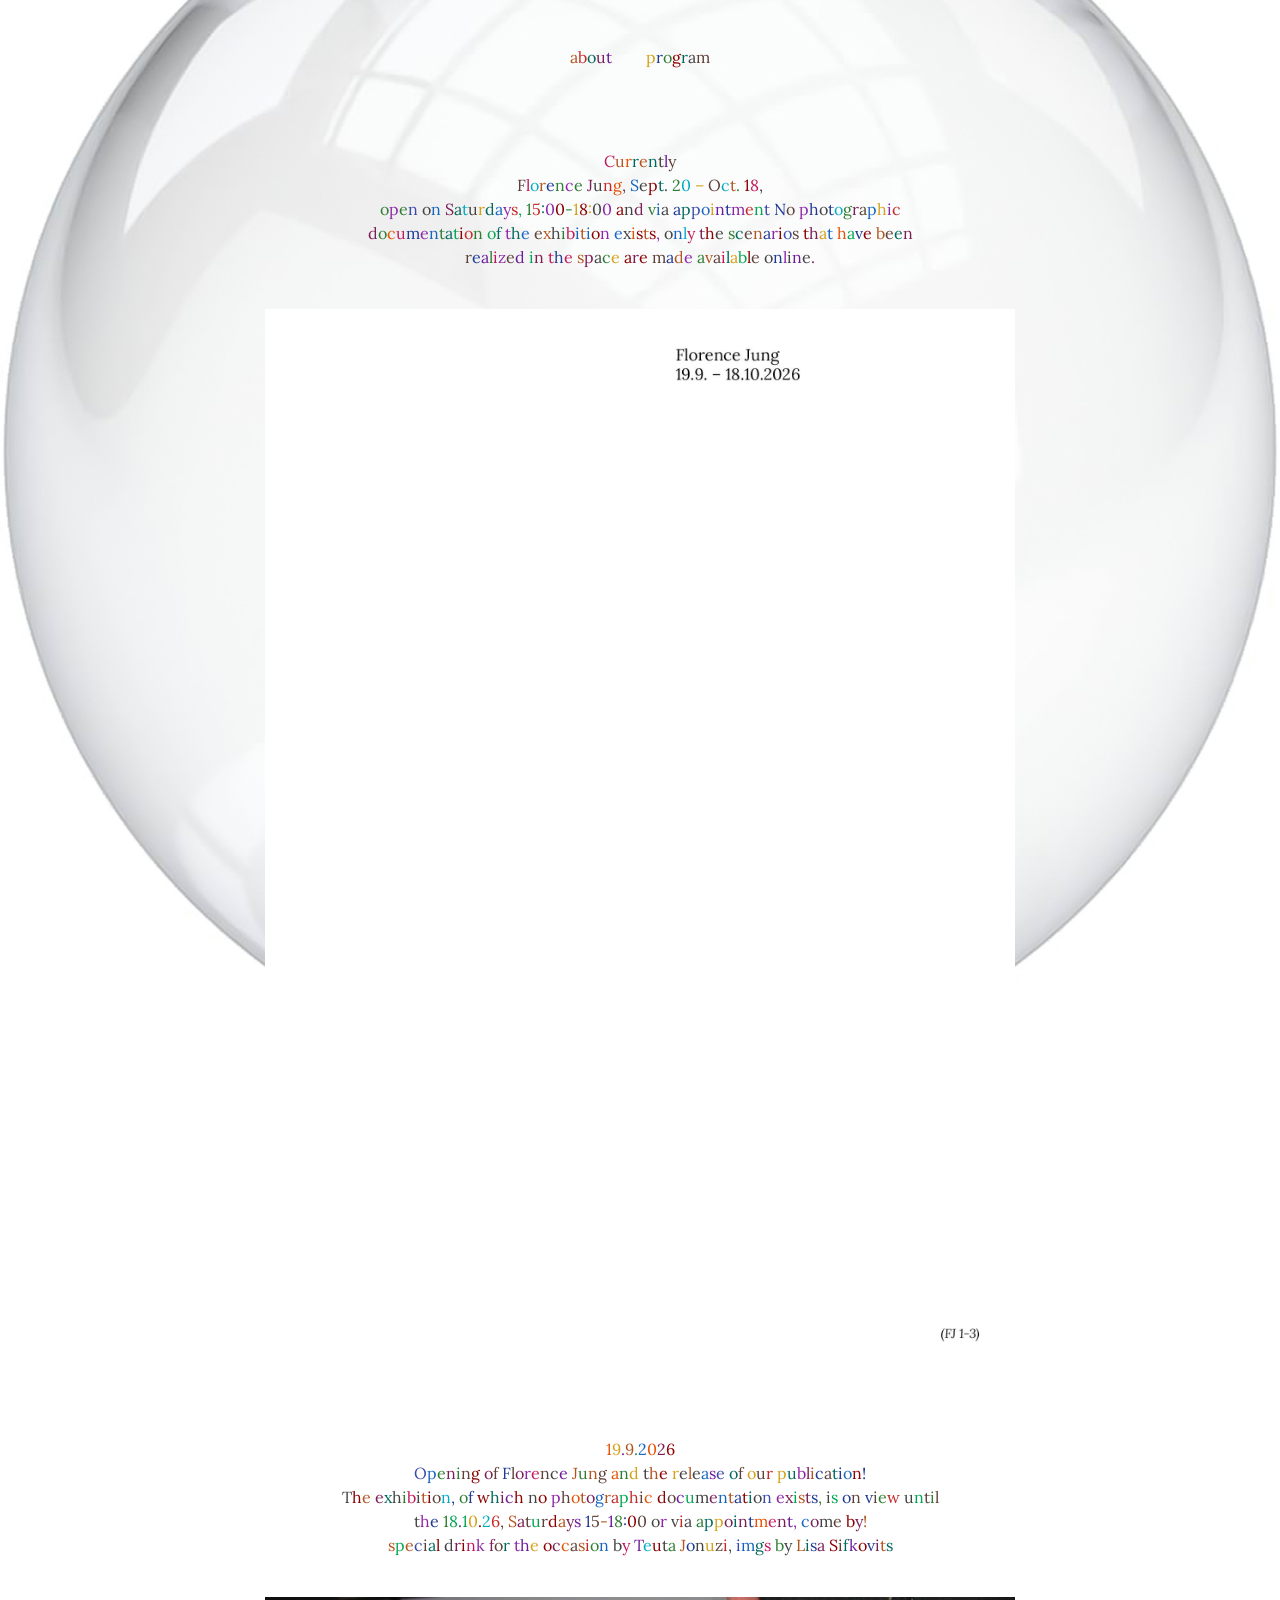
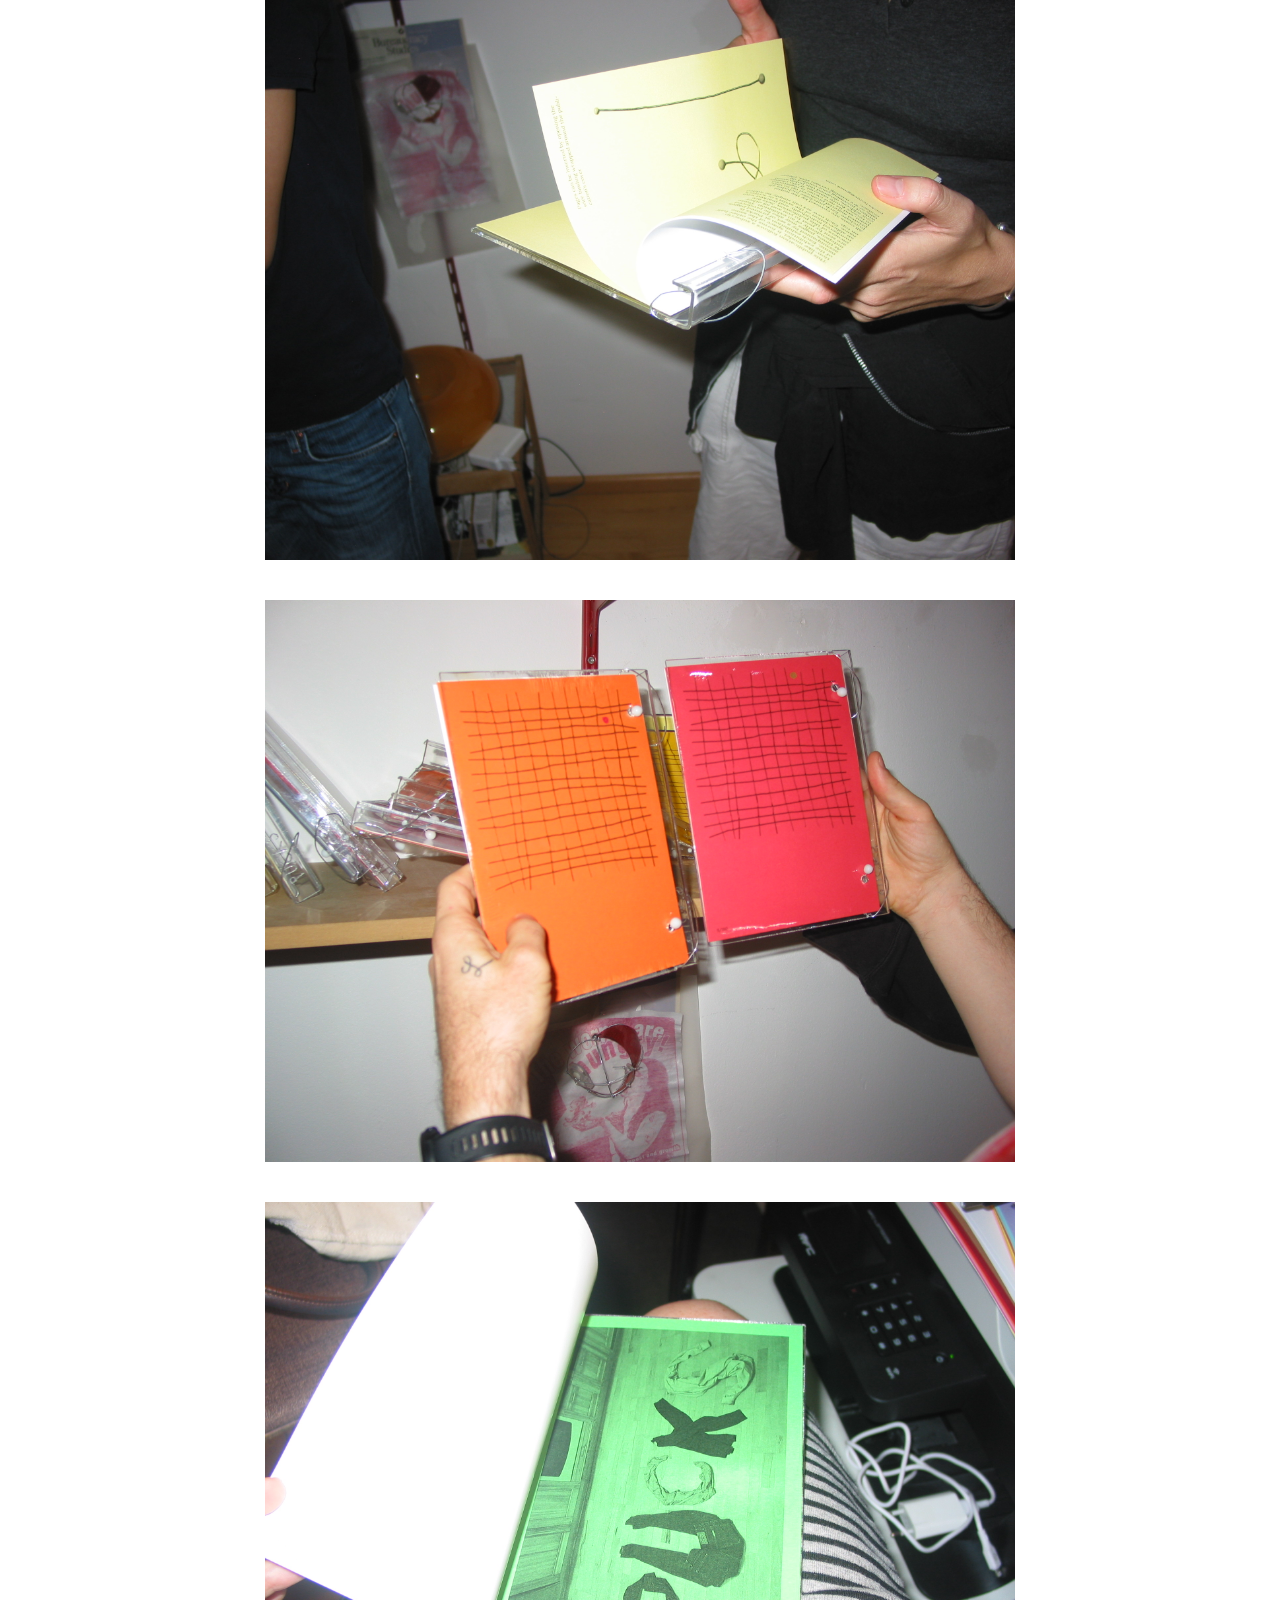
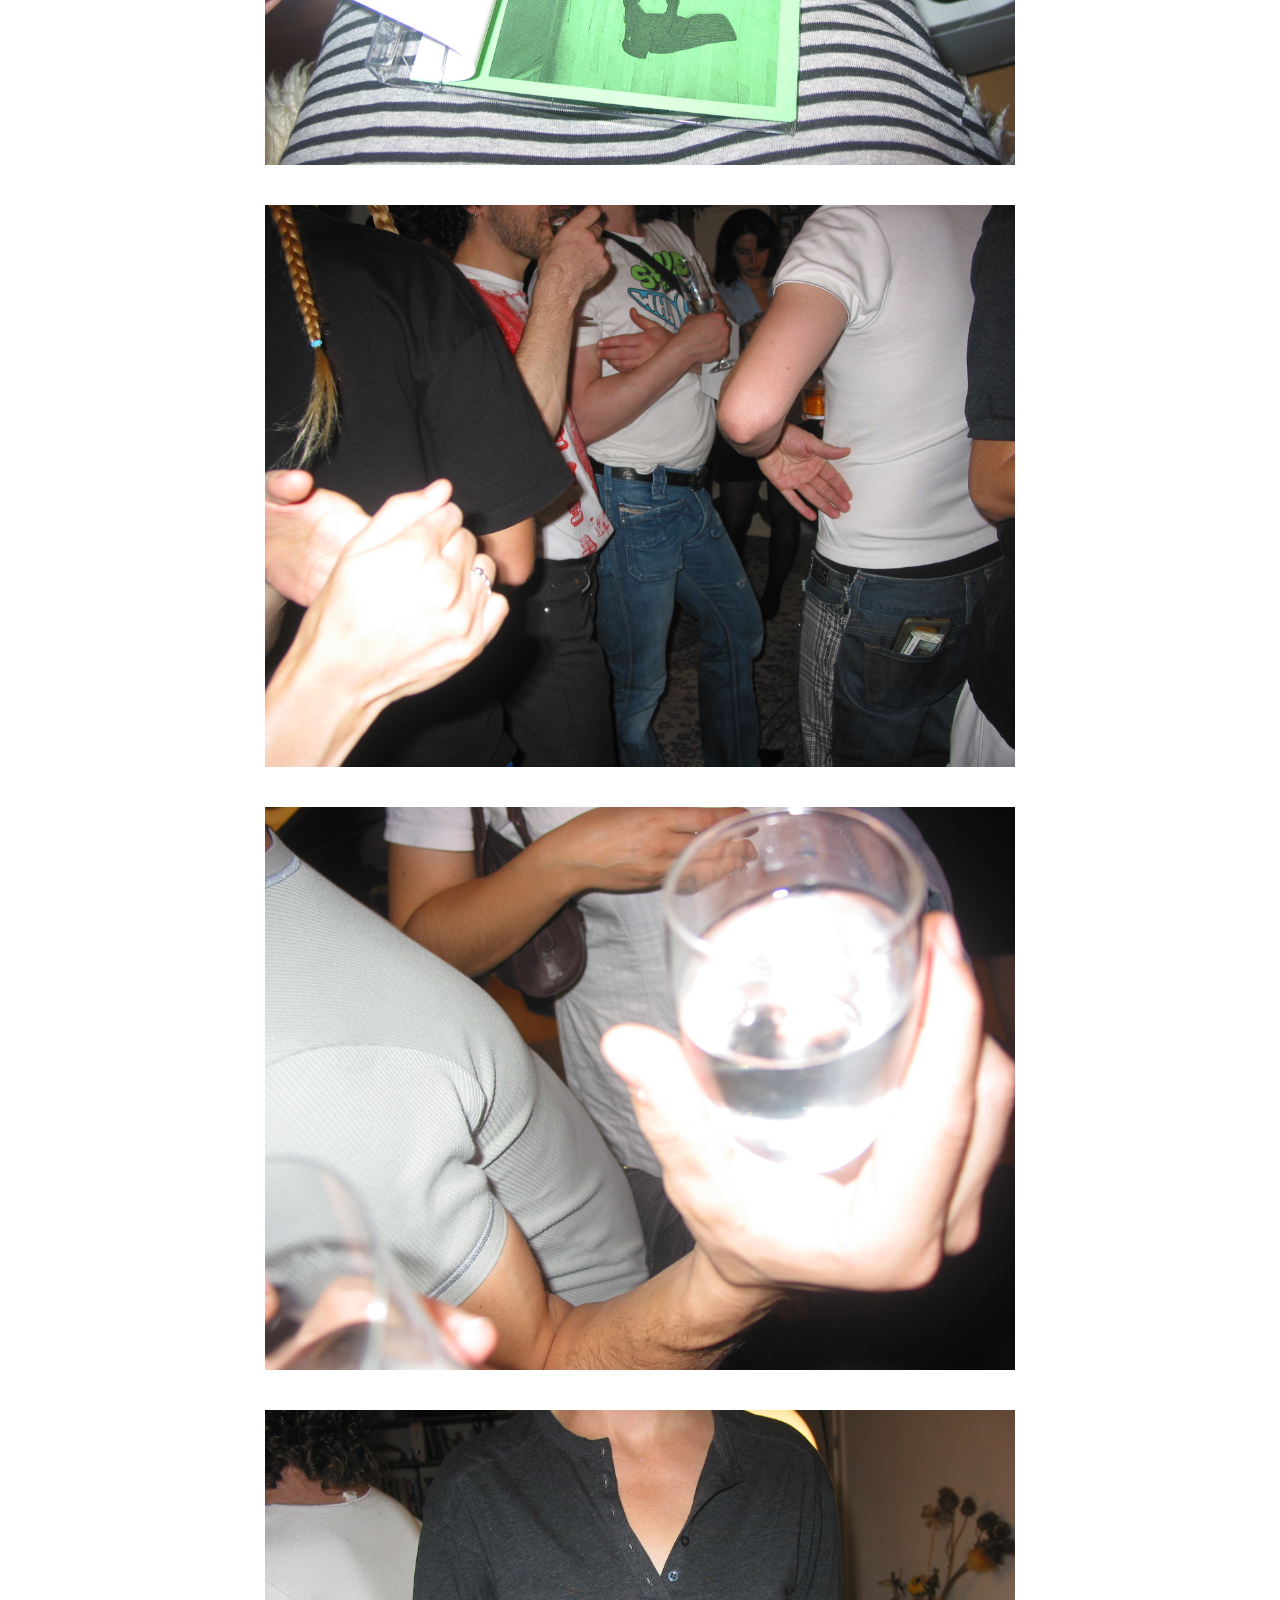
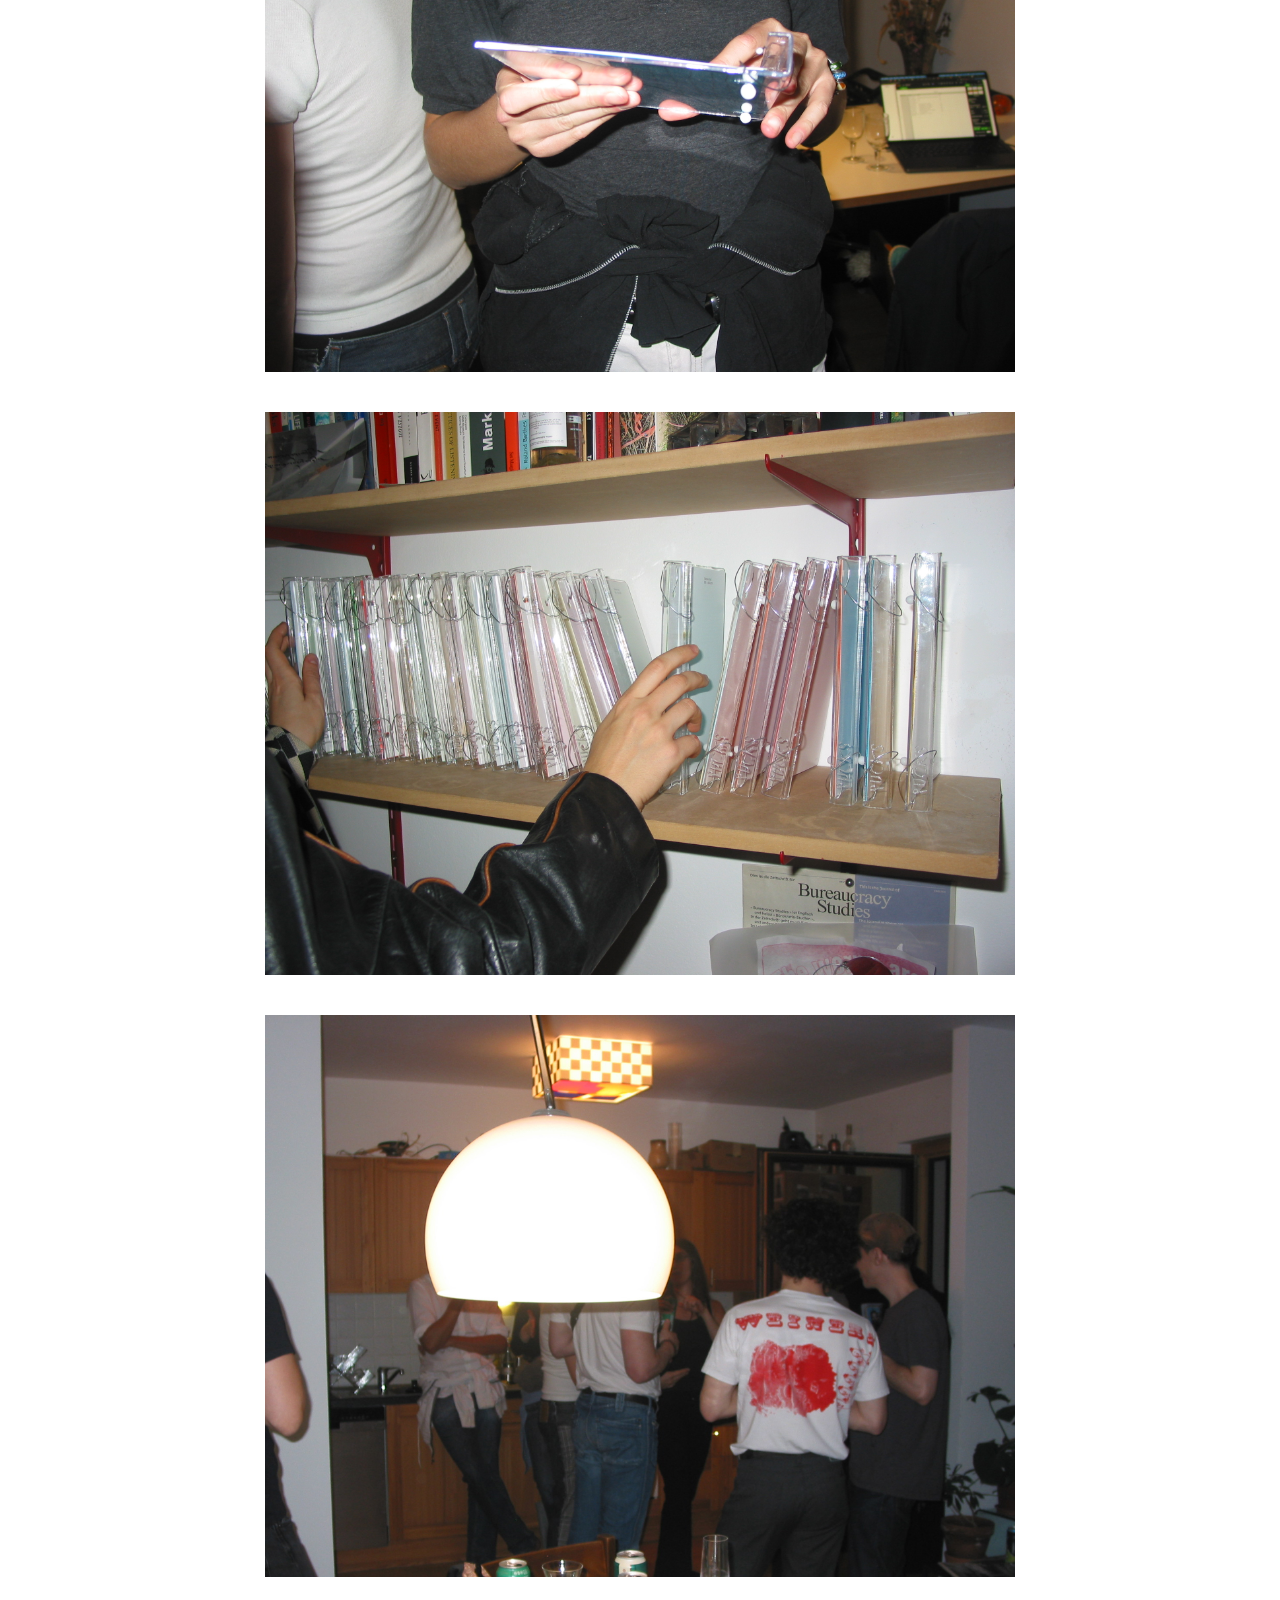
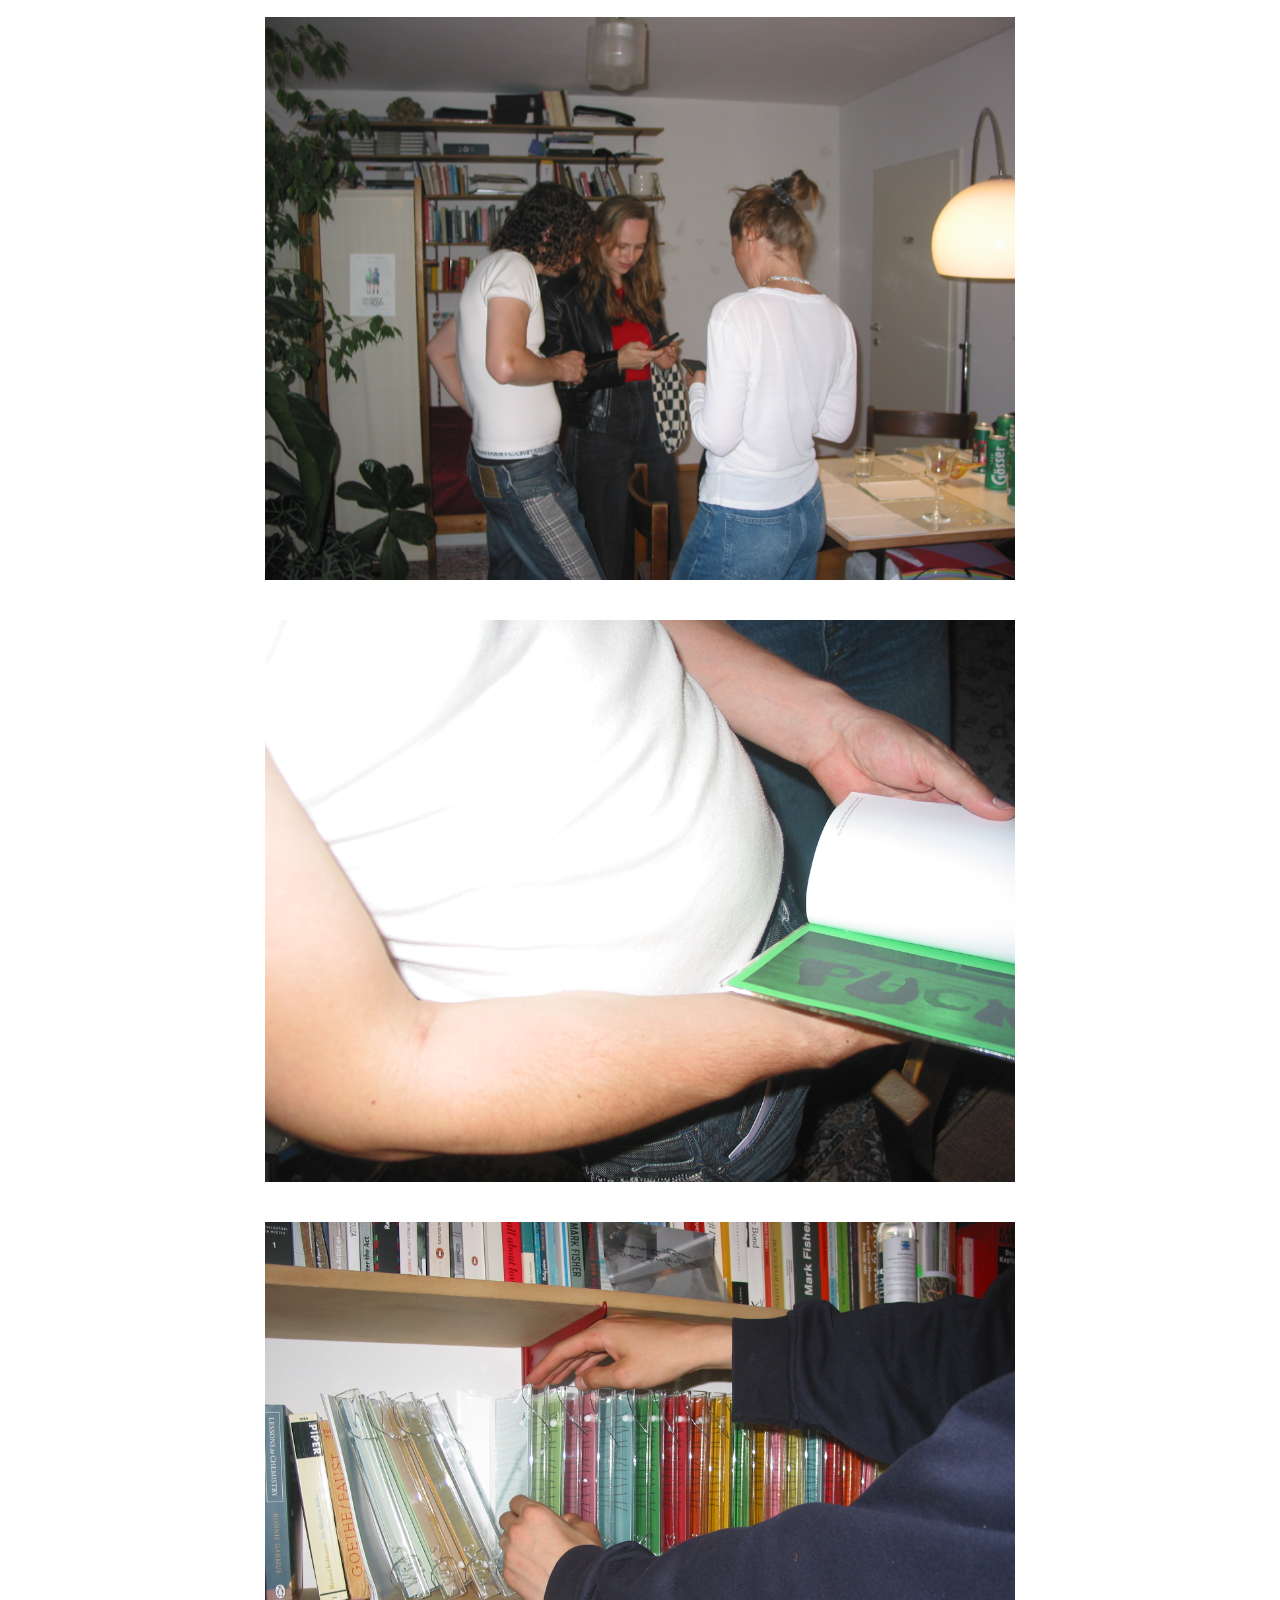
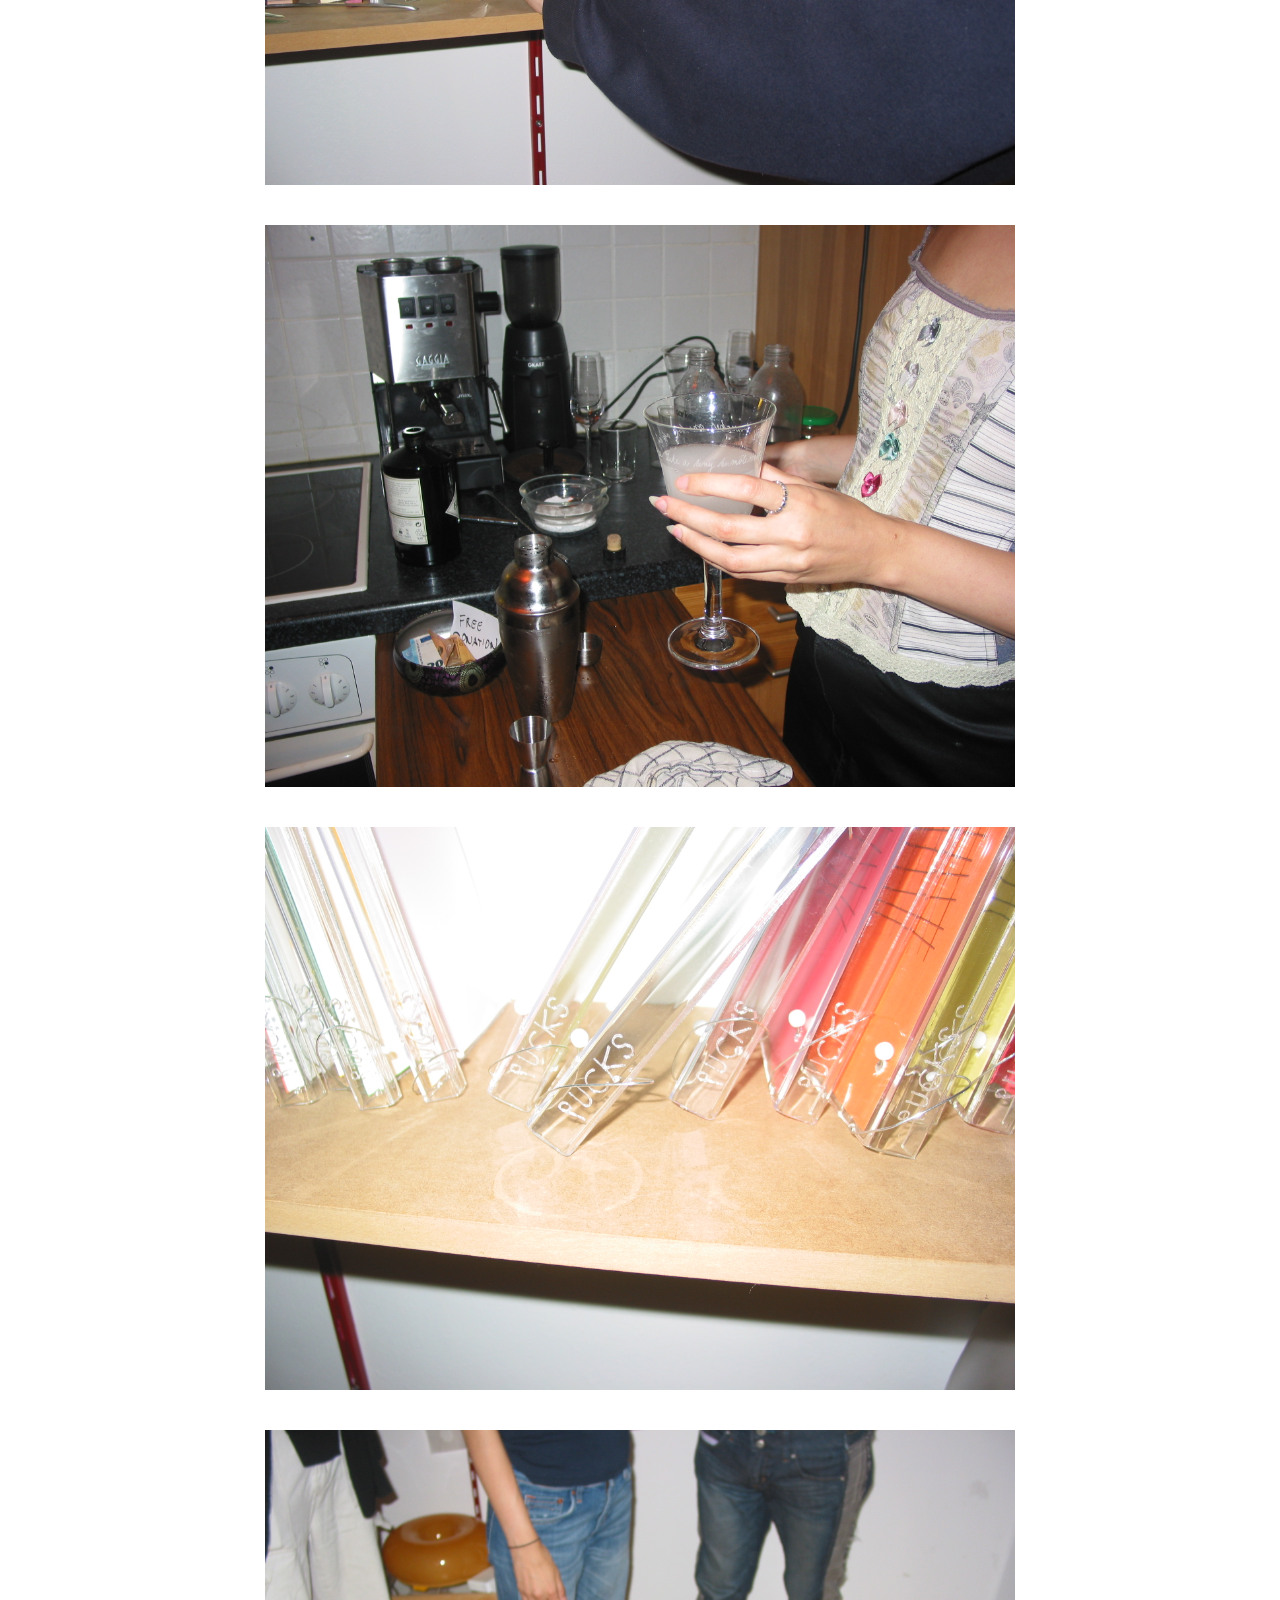
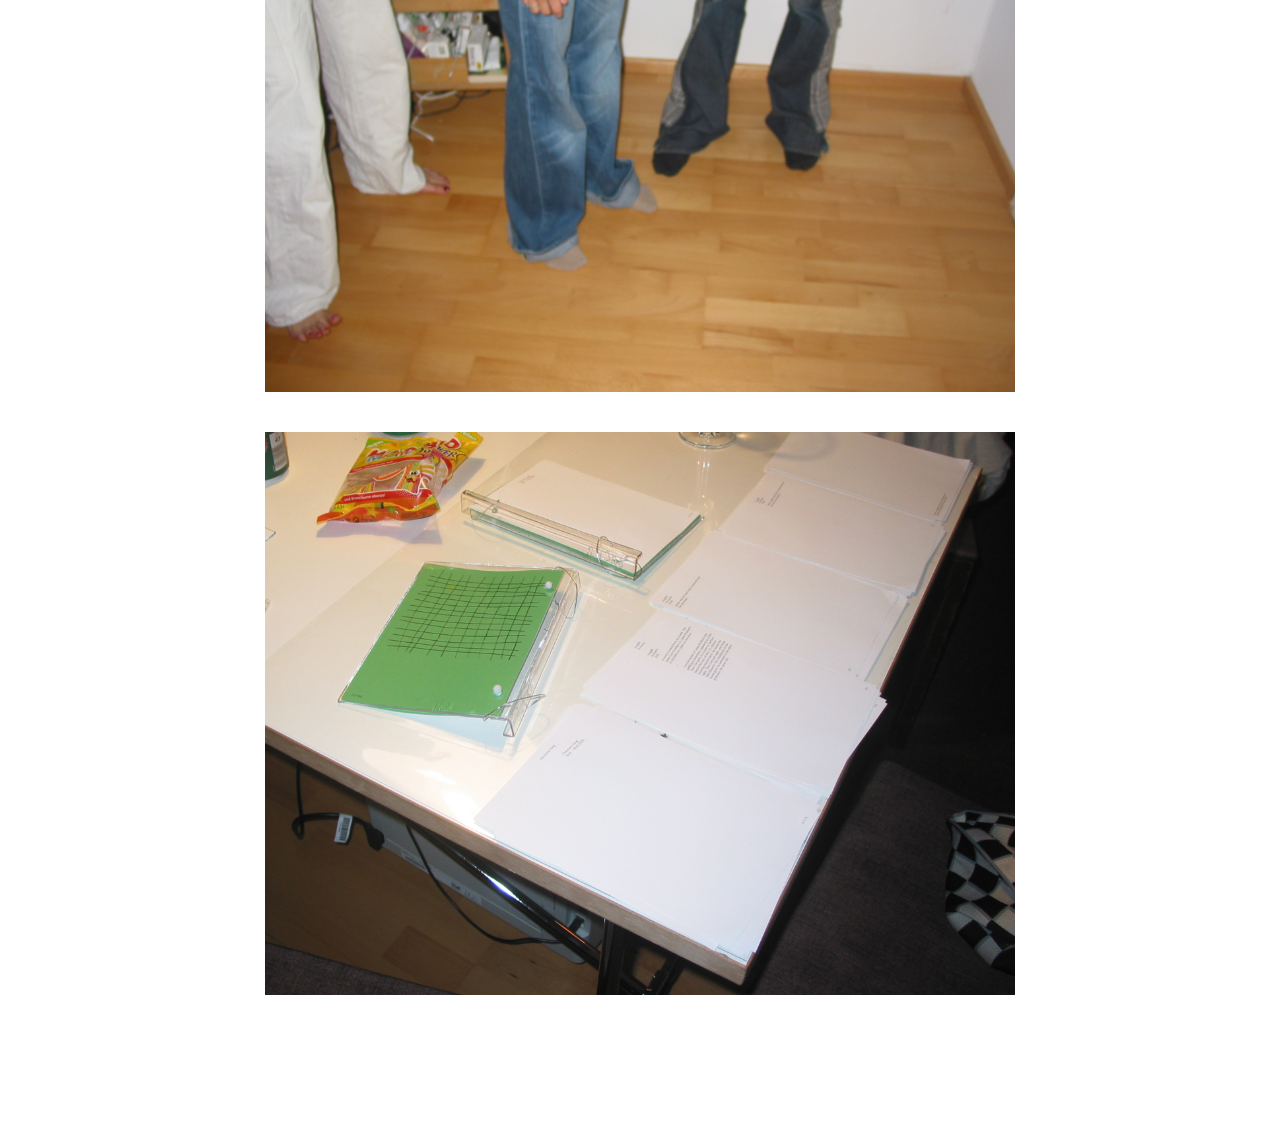
==== archive.html @ 747f5e82 "Update archive.html" ====
<!DOCTYPE html>
<html lang="en">
<head>
    <meta charset="UTF-8">
    <meta name="viewport" content="width=device-width, initial-scale=1.0">

    <title>Archive — Project Name</title>

<link rel="preconnect" href="https://fonts.googleapis.com">
<link rel="preconnect" href="https://fonts.gstatic.com" crossorigin>
<link href="https://fonts.googleapis.com/css2?family=Lora:wght@400;700&display=swap" rel="stylesheet">

    
    <link rel="stylesheet" href="style.css">
</head>

<body>

    <header>

        <nav>
            <a href="index.html">about</a>
            <a href="archive.html">program</a>
        </nav>
    </header>

    <main>

        <section class="archive-entry">
            
            <p>
                Currently<br> 
                Florence Jung, Sept. 20 – Oct. 18, <br>
                open on Saturdays, 15:00-18:00 and via appointment
                No photographic documentation of the exhibition exists, only the scenarios that have been realized in the space are made available online.
            </p>

            <img src="images/Pucks_Florence_wBio.jpg" alt="Project image">

            <p>
<br>
                19.9.2026<br>
                Opening of Florence Jung and the release of our publication!<br>
                The exhibition, of which no photographic documentation exists, is on view until the 18.10.26, Saturdays 15-18:00 or via appointment, come by!<br>
                special drink for the occasion by Teuta Jonuzi, imgs by Lisa Sifkovits               
            </p>

           <img src="images/1_IMG_3164.JPG" alt="Project image">
           <img src="images/2_IMG_3184.JPG" alt="Project image">
           <img src="images/3_IMG_3141.JPG" alt="Project image">
           <img src="images/3b_IMG_3147.JPG" alt="Project image">
           <img src="images/3c_IMG_3127.JPG" alt="Project image">
           <img src="images/4_IMG_3146.JPG" alt="Project image">
           <img src="images/5_IMG_3124.JPG" alt="Project image">
           <img src="images/5c_cIMG_3158_EDIT.jpg" alt="Project image">
           <img src="images/5d_IMG_3128.JPG" alt="Project image">
           <img src="images/6_IMG_3122.JPG" alt="Project image">
           <img src="images/7_IMG_3117.JPG" alt="Project image">
           <img src="images/7b_IMG_3113.JPG" alt="Project image">
           <img src="images/8_IMG_3132.JPG" alt="Project image">
           <img src="images/8e_IMG_3172.JPG" alt="Project image">
           <img src="images/9_IMG_3134_EDIT.jpg" alt="Project image">

        </section>

    </main>

    <script src="script.js"></script>
    
</body>
</html>
---- style.css ----
* {
    box-sizing: border-box;
}

body {
    margin: 0;
    padding: 30px;

    background-image: url("images/sphere2.jpg");
    background-size: cover;
    background-position: center;
    background-repeat: no-repeat;
    background-attachment: fixed;

    color: black;

    font-family: "Lora", serif;
    font-size: 16px;
    line-height: 1.5;
    text-align: center;
}

header {
    text-align: center;
    margin-bottom: 80px;
}

a {
    color: inherit;
    text-decoration: none;
}

a:hover {
    text-decoration: none;
    font-weight: bold;
}

nav {
    margin-top: 15px;
}

nav a {
    margin: 0 15px;
}

main {
    max-width: 750px;
    margin: 0 auto;
}

h1 {
    margin: 0 0 40px;
    font-size: 24px;
    font-weight: normal;
}

h2 {
    margin: 0 0 15px;
    font-size: 18px;
    font-weight: normal;
}

p {
    max-width: 600px;
    margin: 0 auto 30px;
    text-align: center;

    word-break: normal;
    overflow-wrap: normal;
    hyphens: none;
}

img {
    display: block;
    width: 100%;
    height: auto;
    margin: 40px auto;
}

.archive-entry {
    margin-bottom: 100px;
}

@media (max-width: 600px) {
    body {
        padding: 20px;
    }

    header {
        margin-bottom: 60px;
    }
}
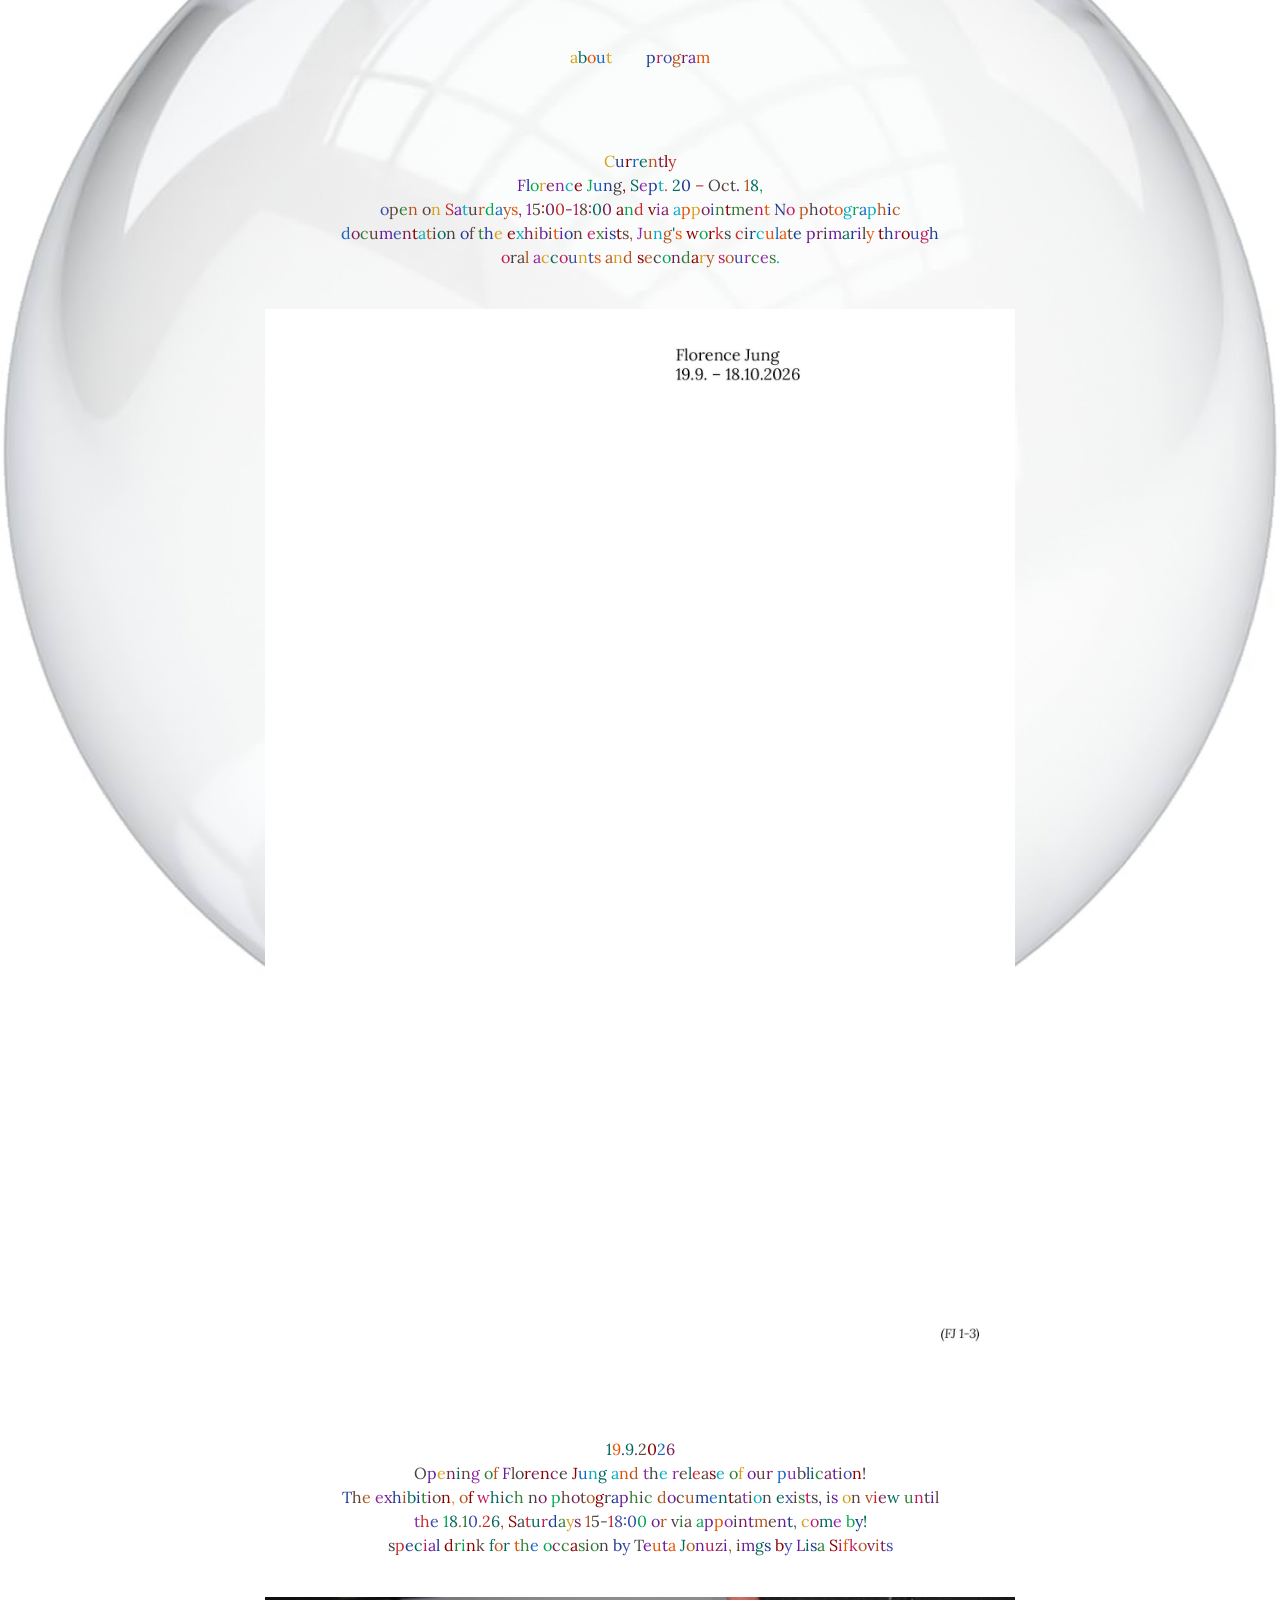
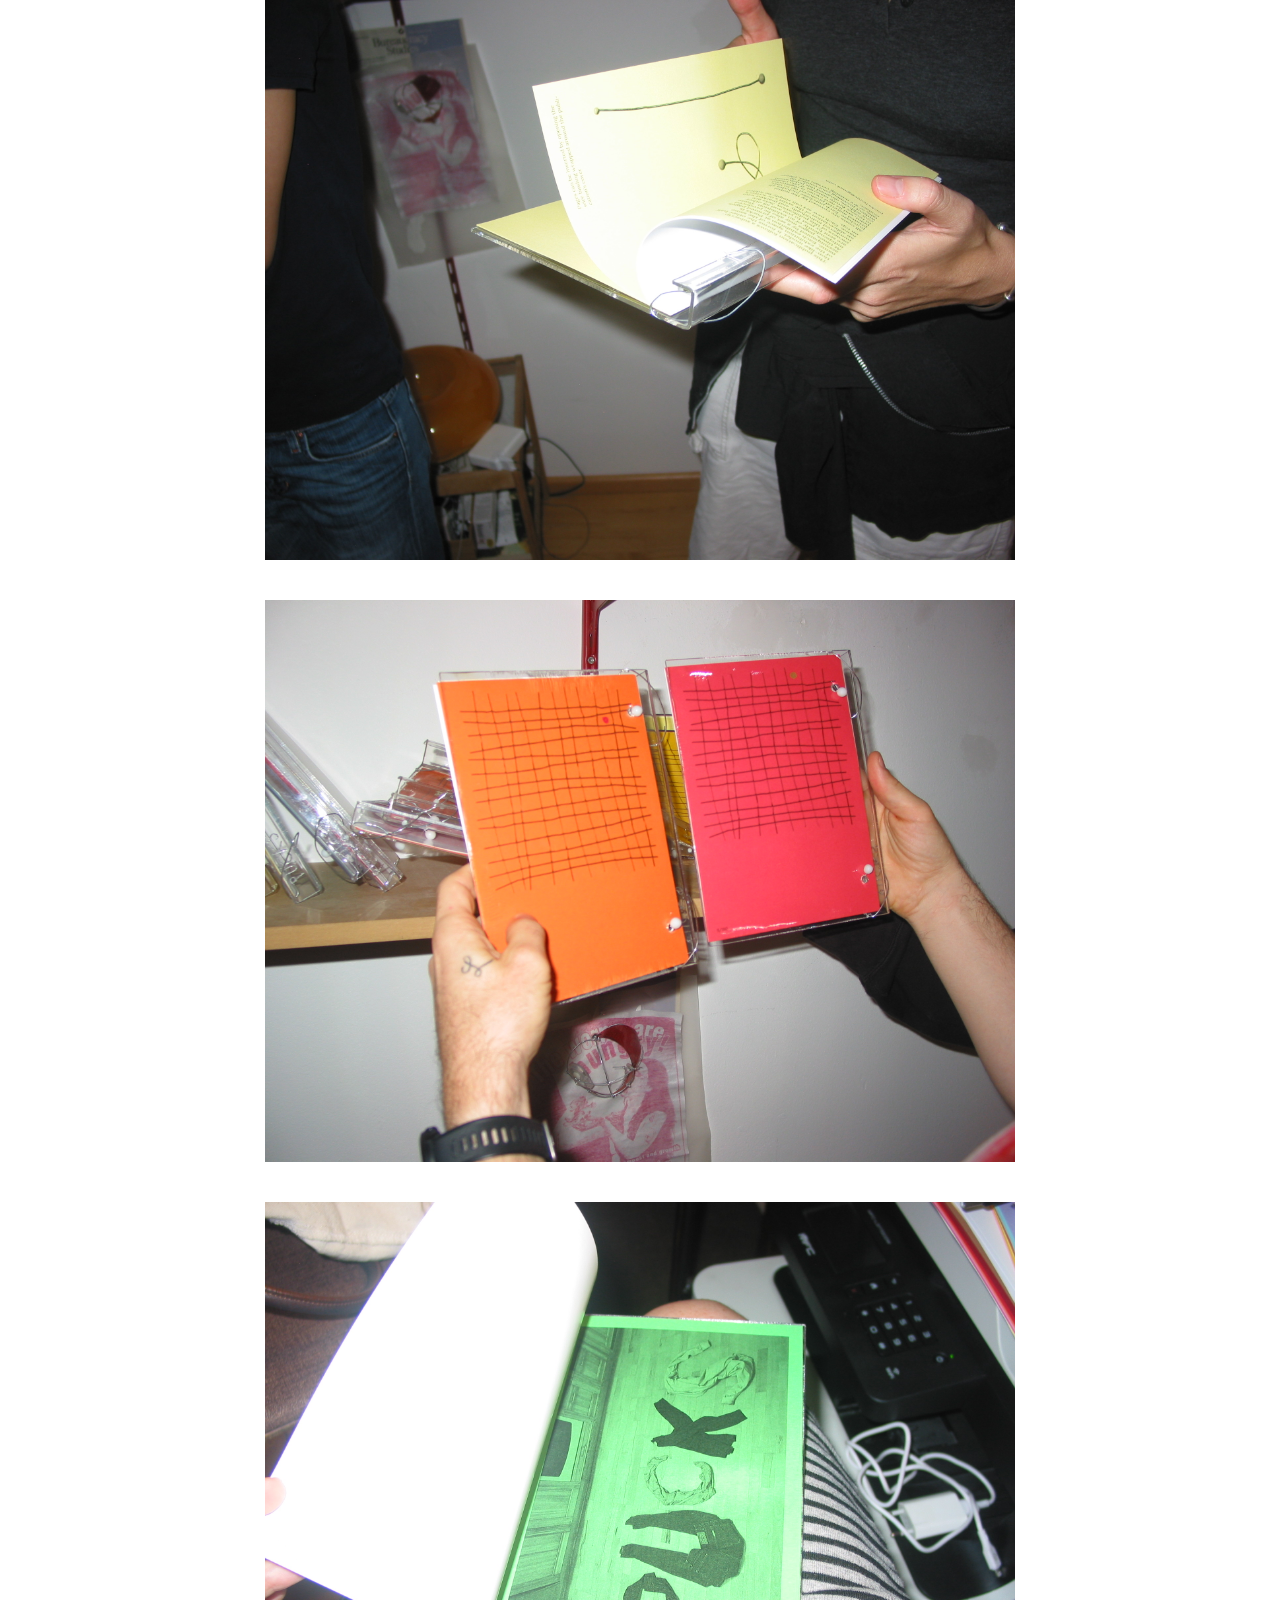
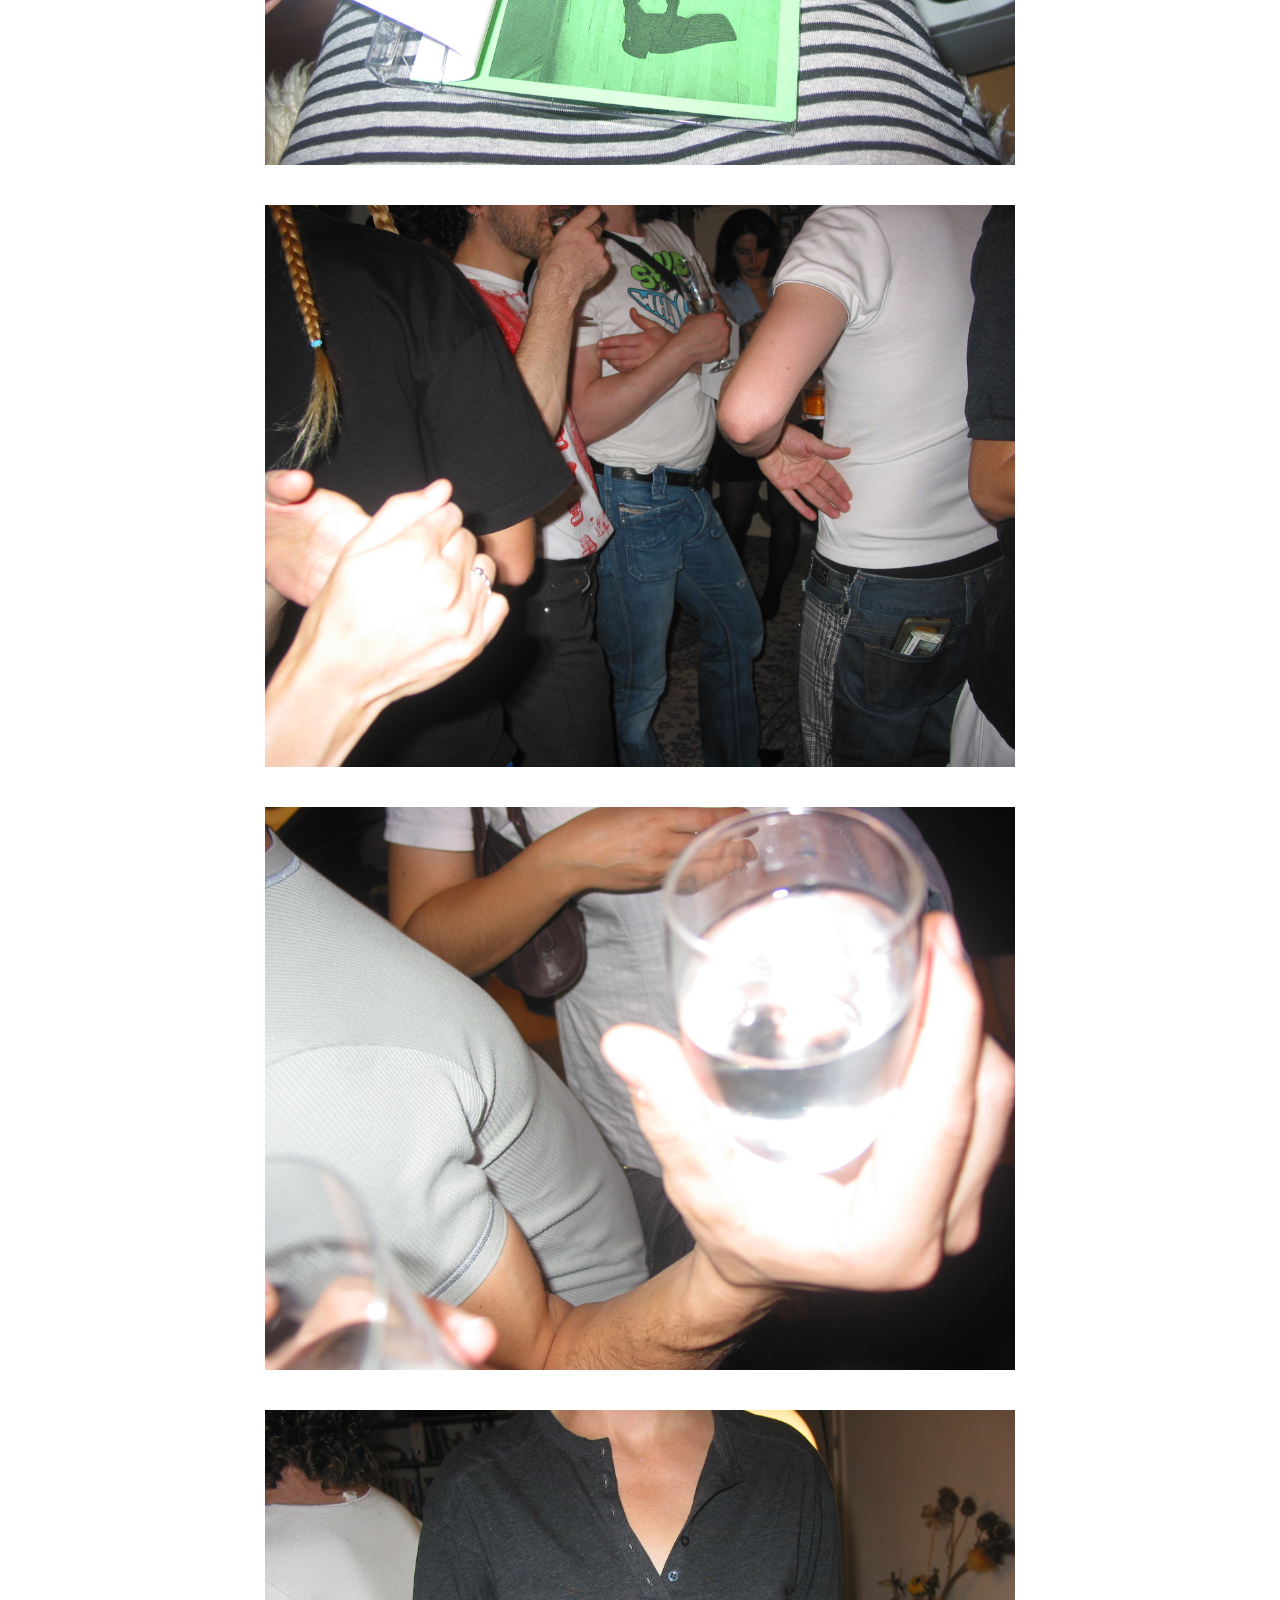
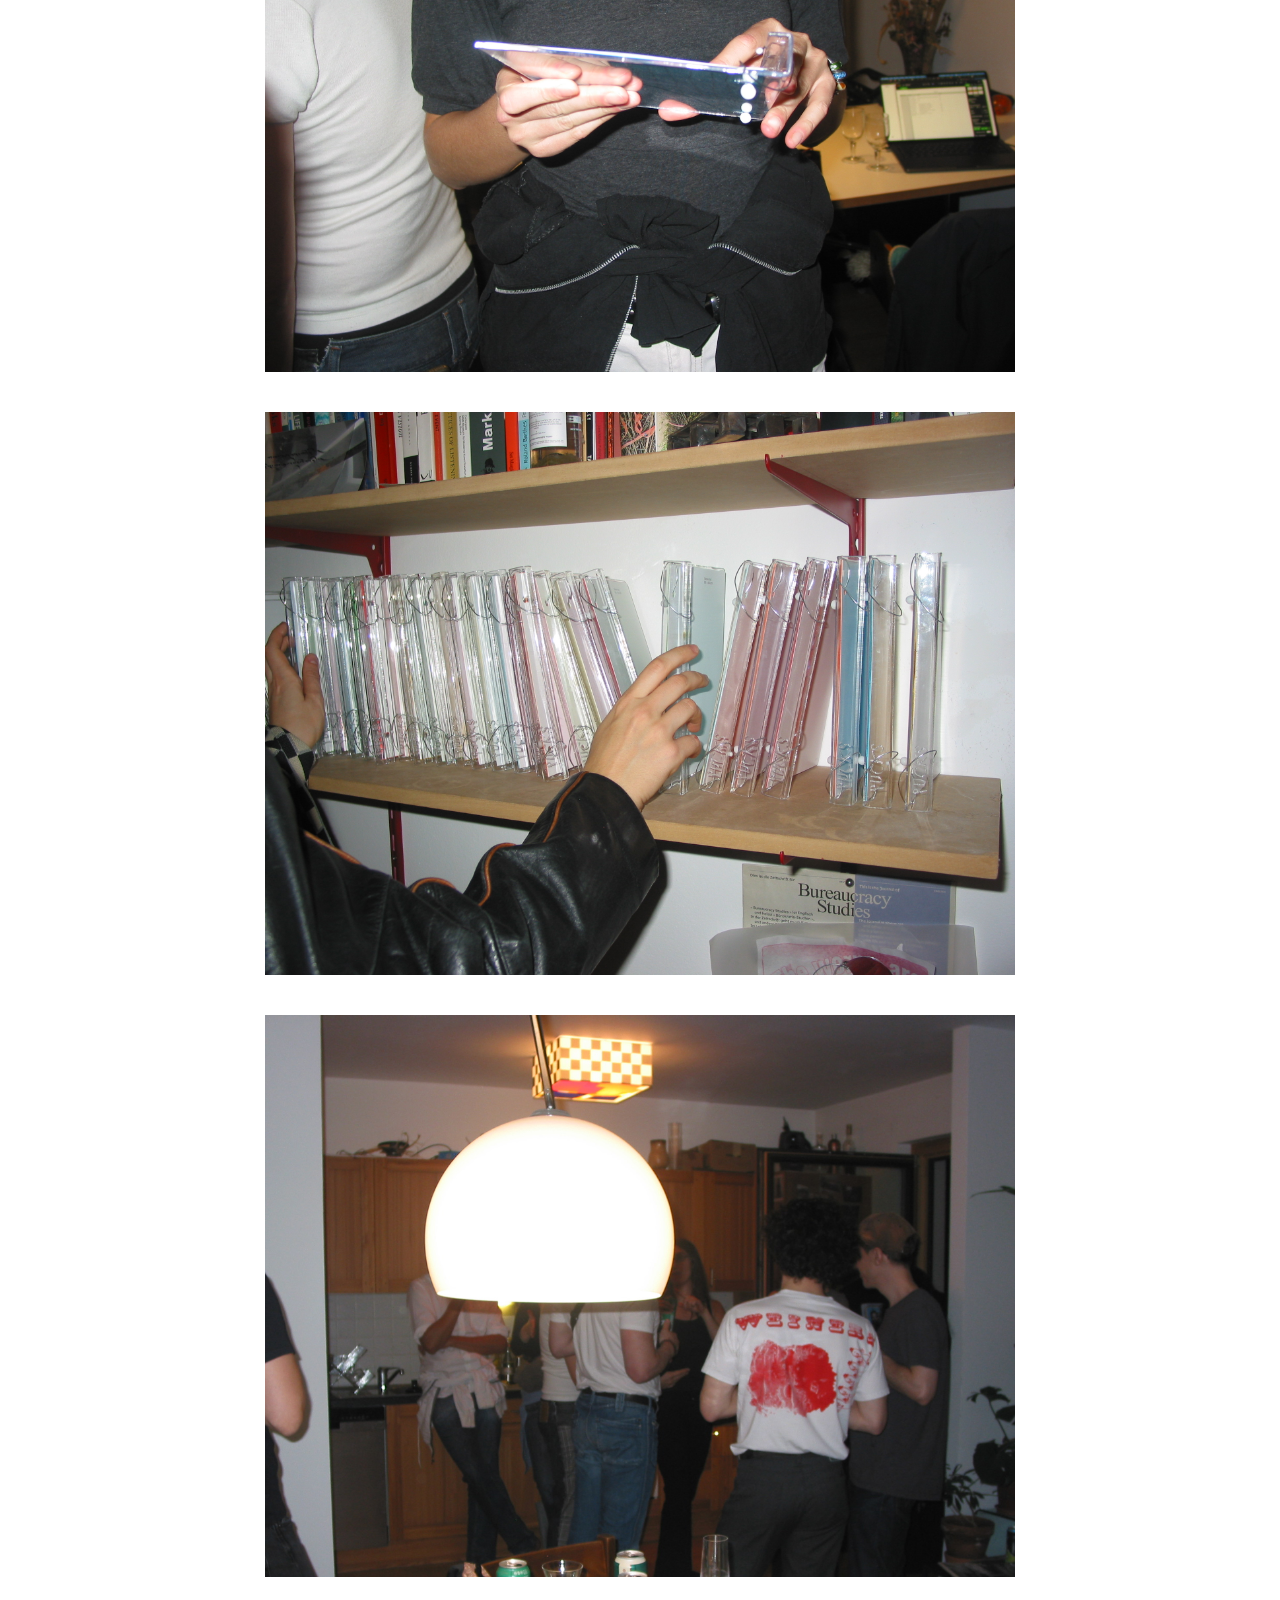
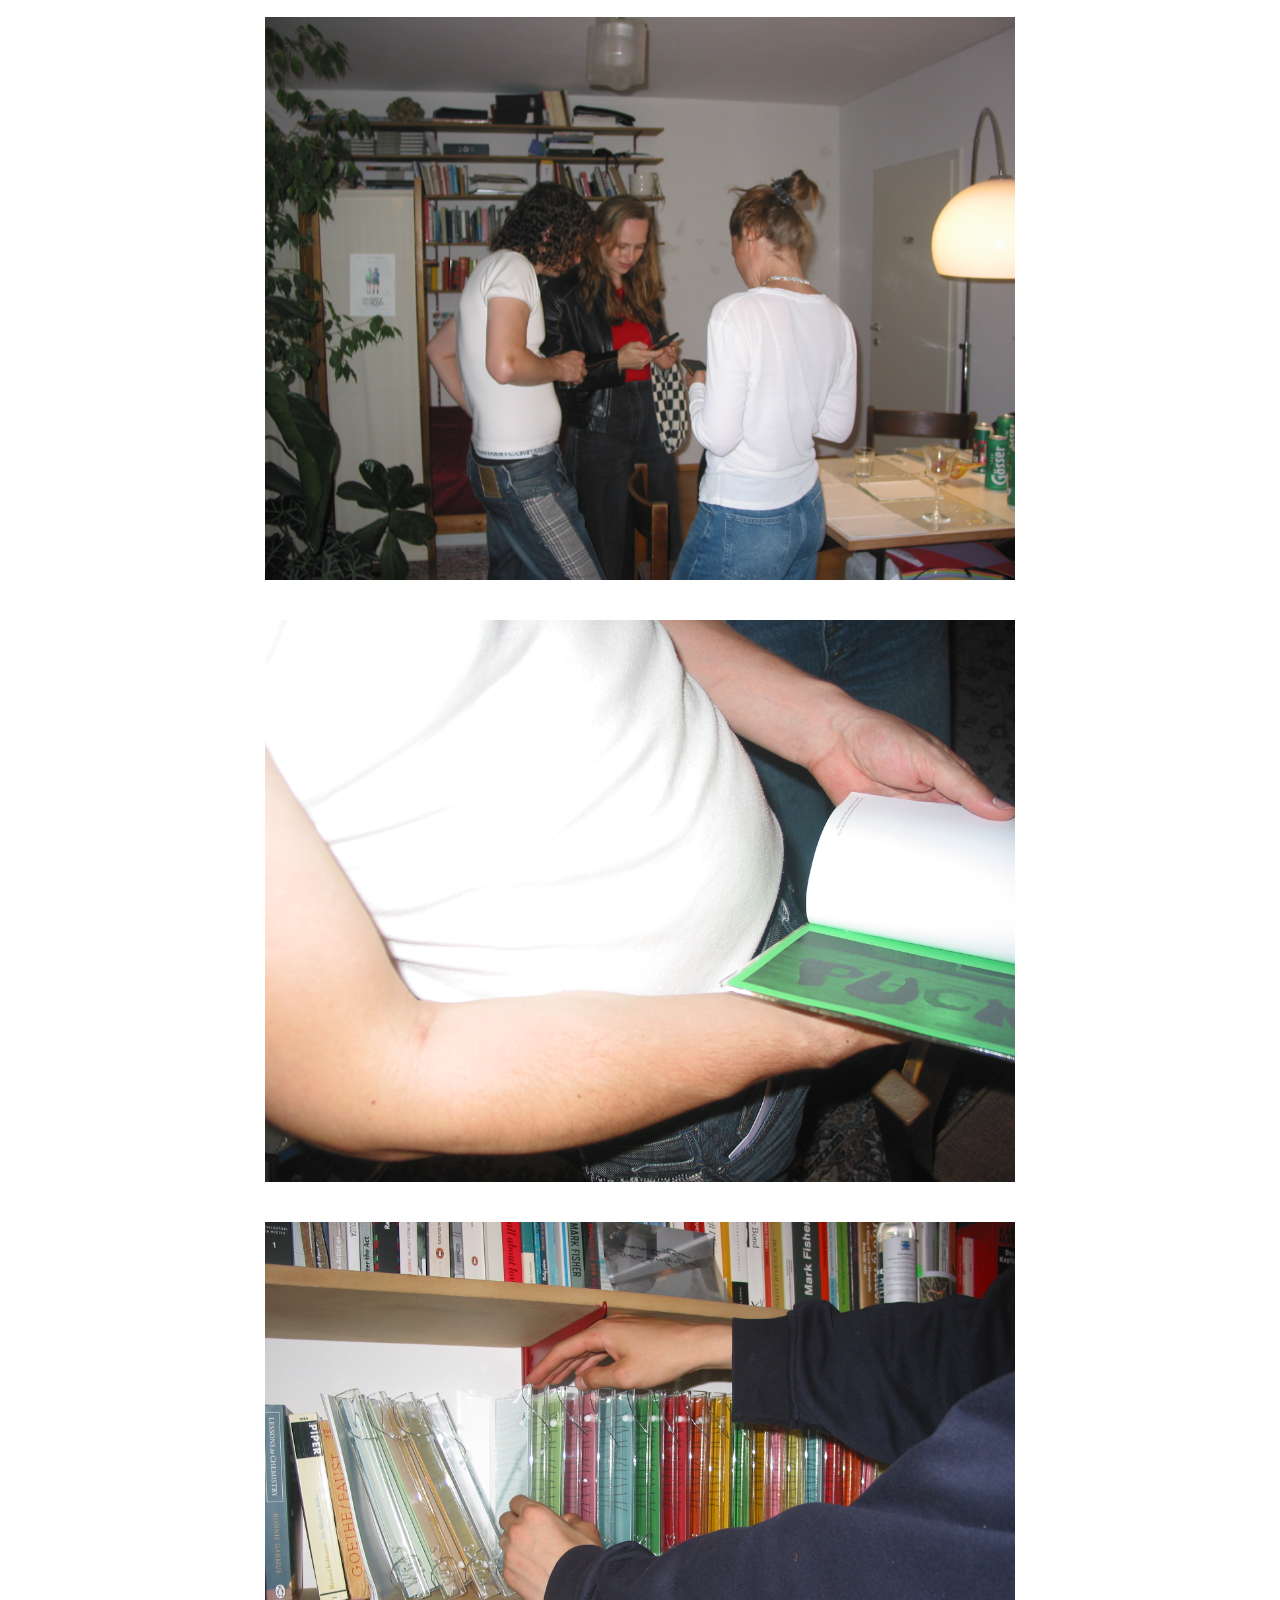
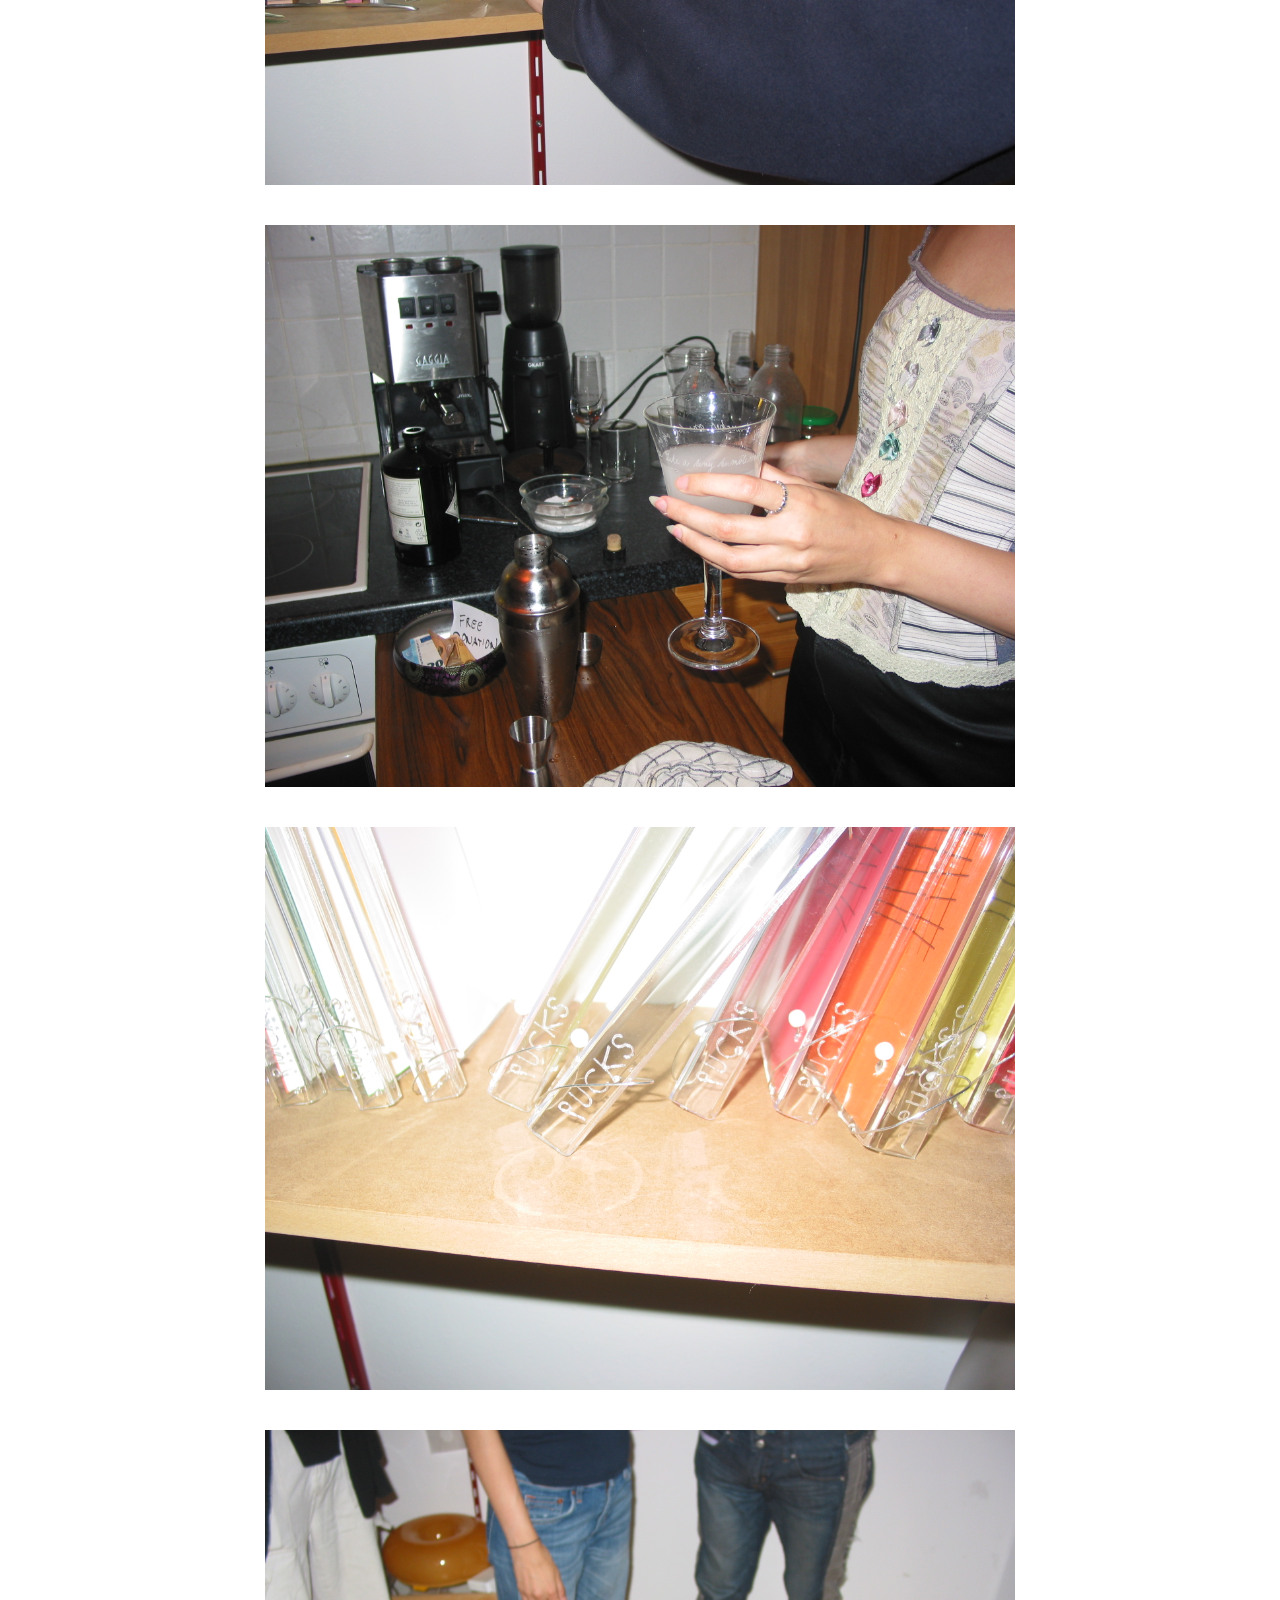
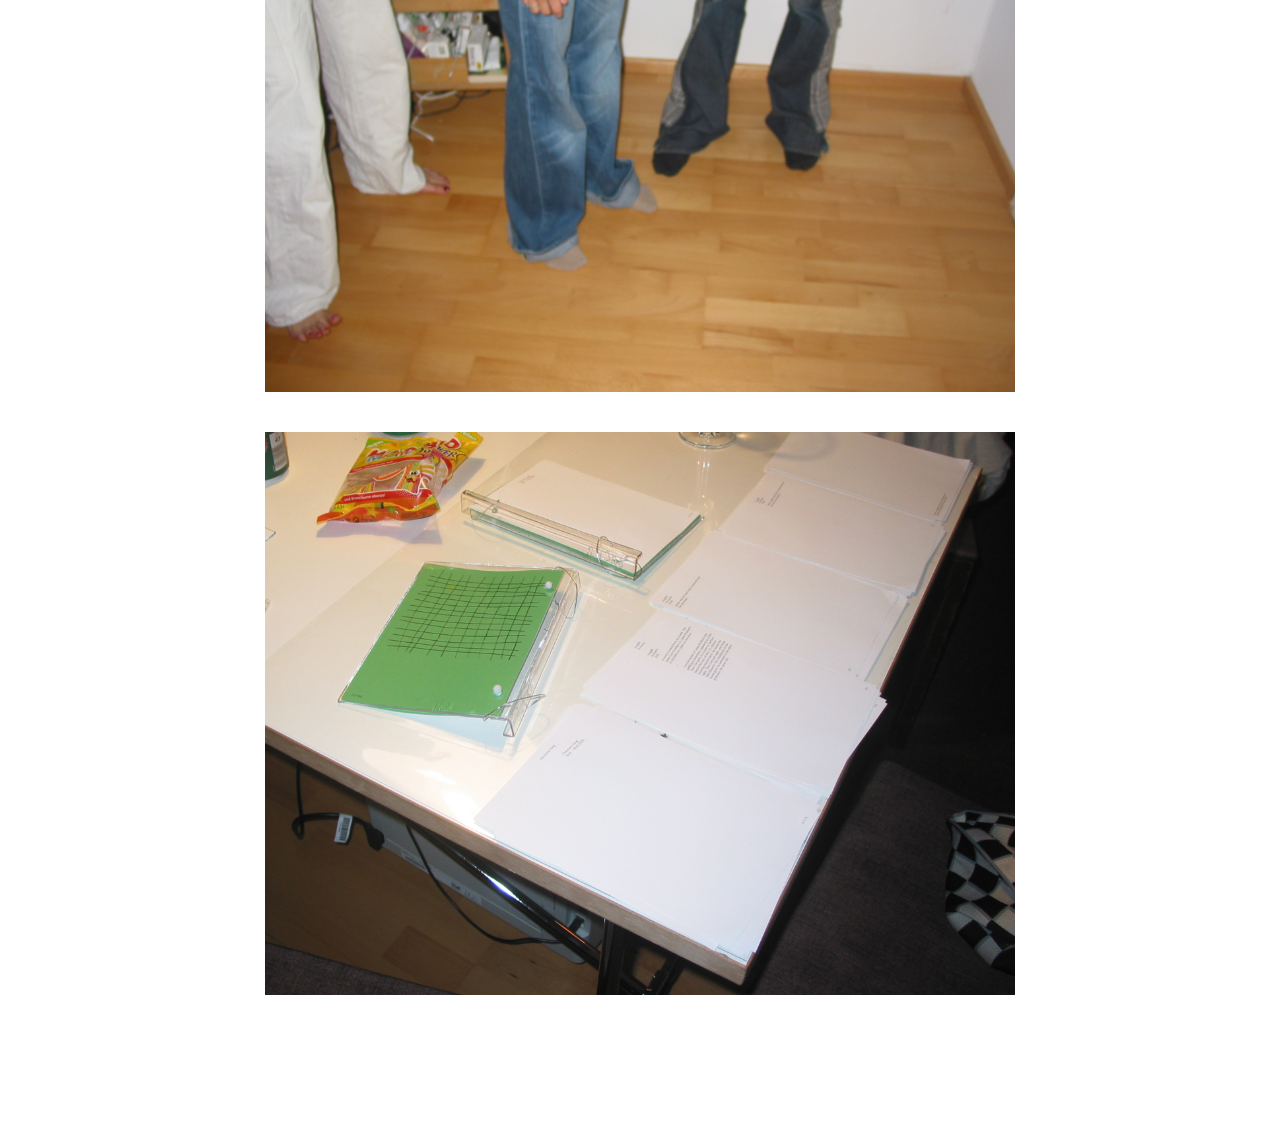
==== commit a13a051e: "Update archive.html" ====
--- a/archive.html
+++ b/archive.html
@@ -32,7 +32,7 @@
                 Currently<br> 
                 Florence Jung, Sept. 20 – Oct. 18, <br>
                 open on Saturdays, 15:00-18:00 and via appointment
-                No photographic documentation of the exhibition exists, only the scenarios that have been realized in the space are made available online.
+                No photographic documentation of the exhibition exists, Jung's works circulate primarily through oral accounts and secondary sources.
             </p>
 
             <img src="images/Pucks_Florence_wBio.jpg" alt="Project image">
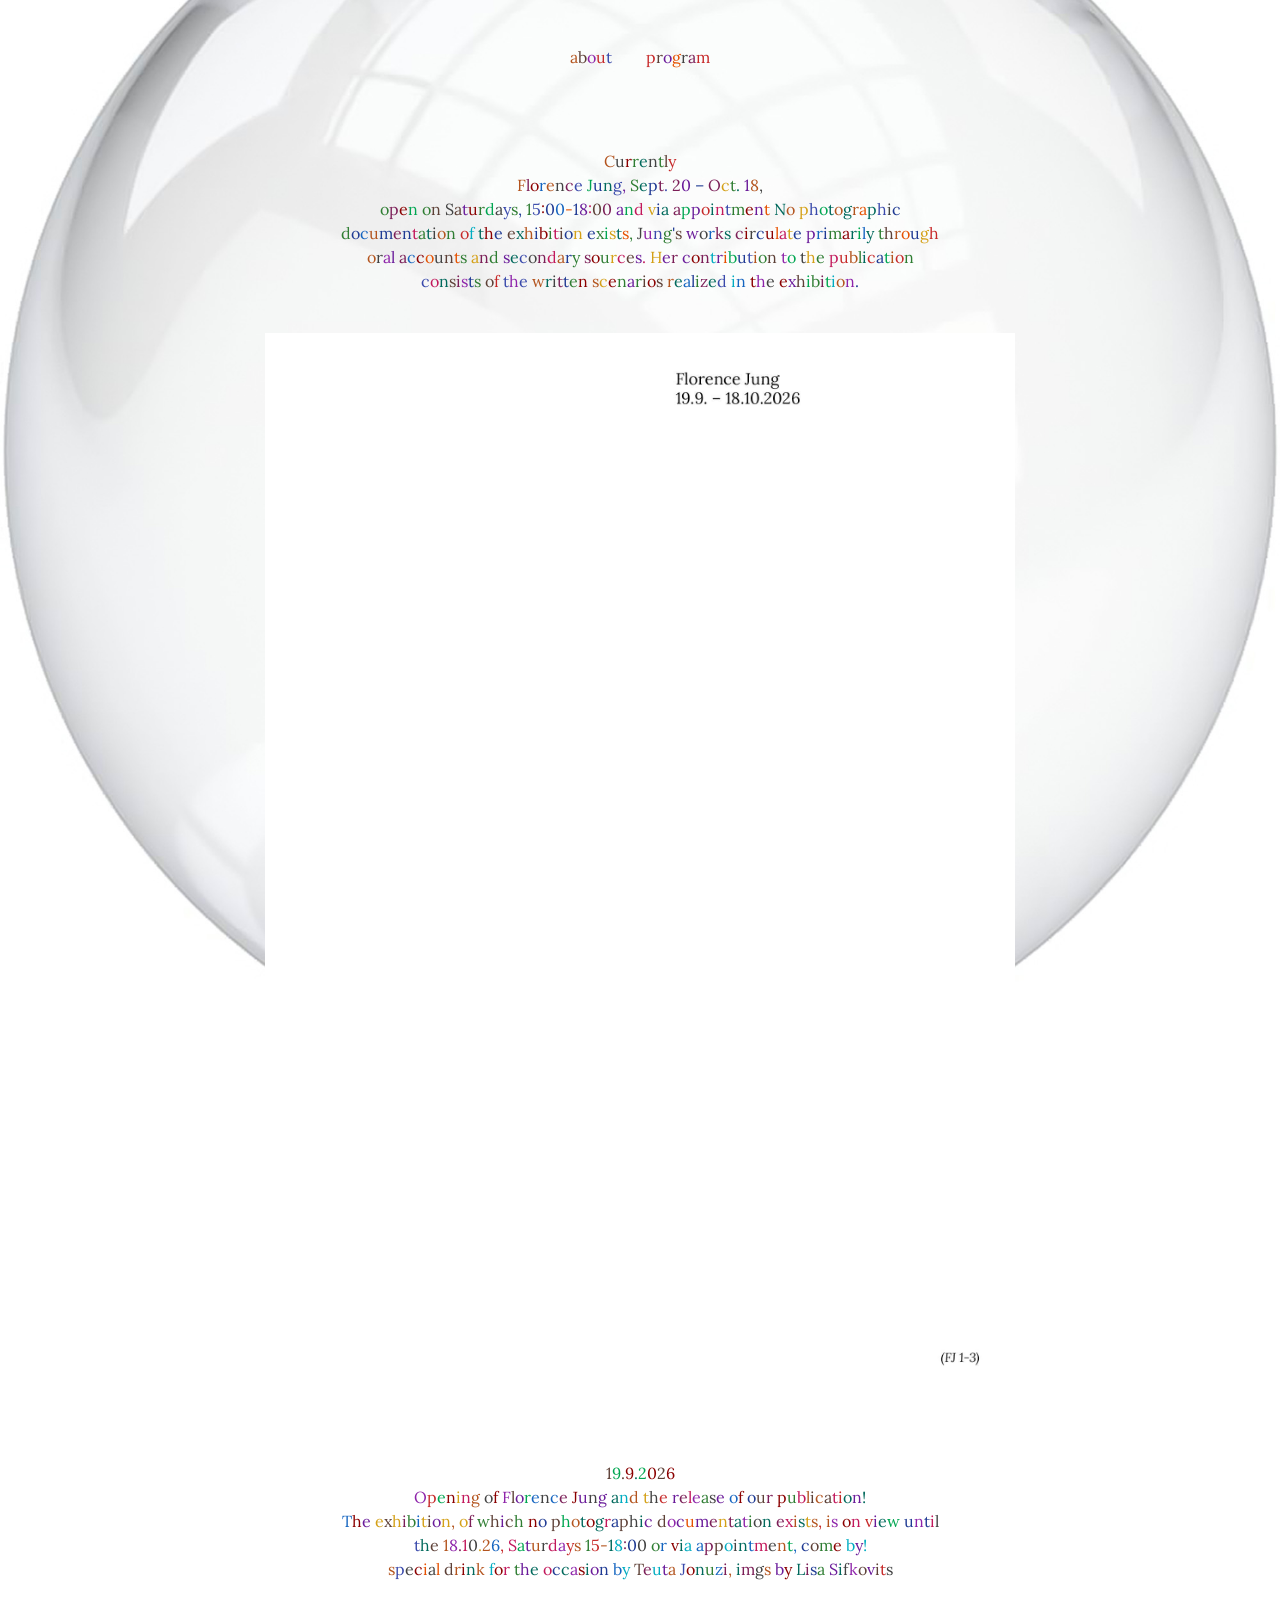
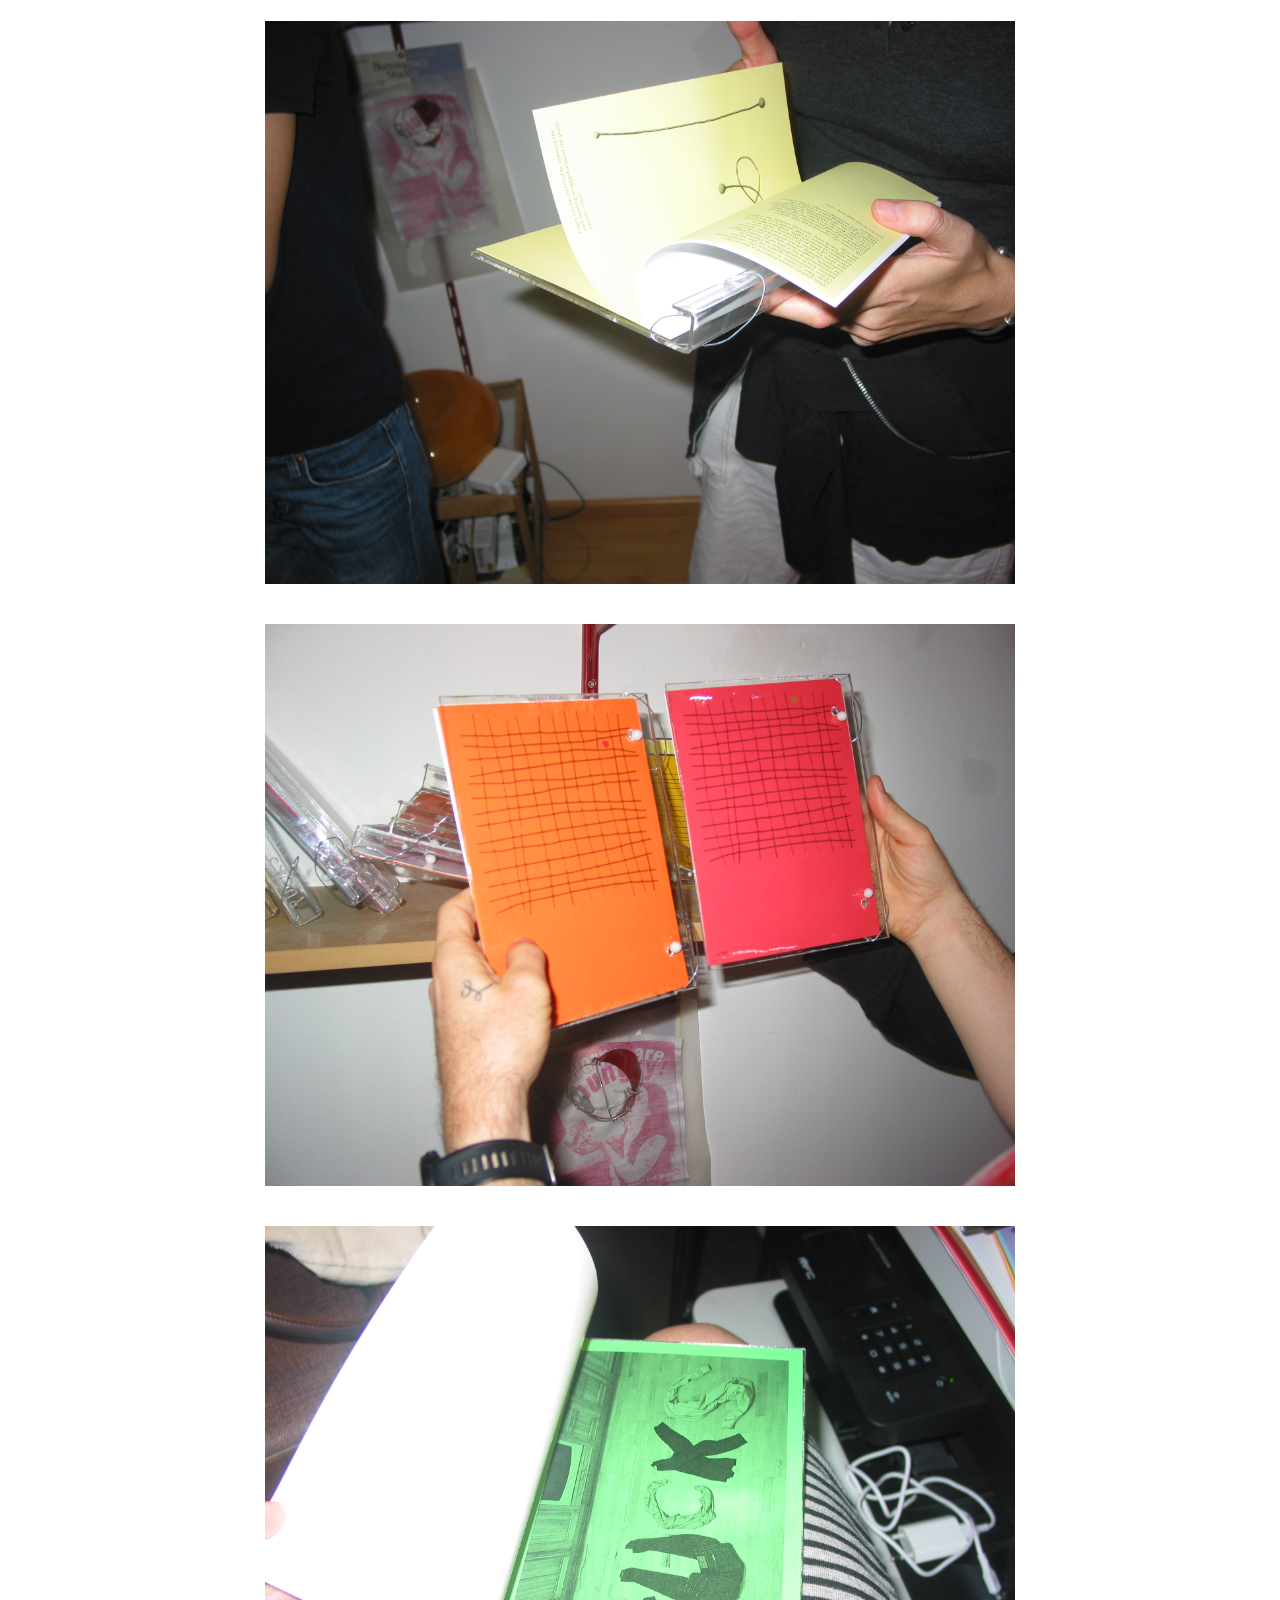
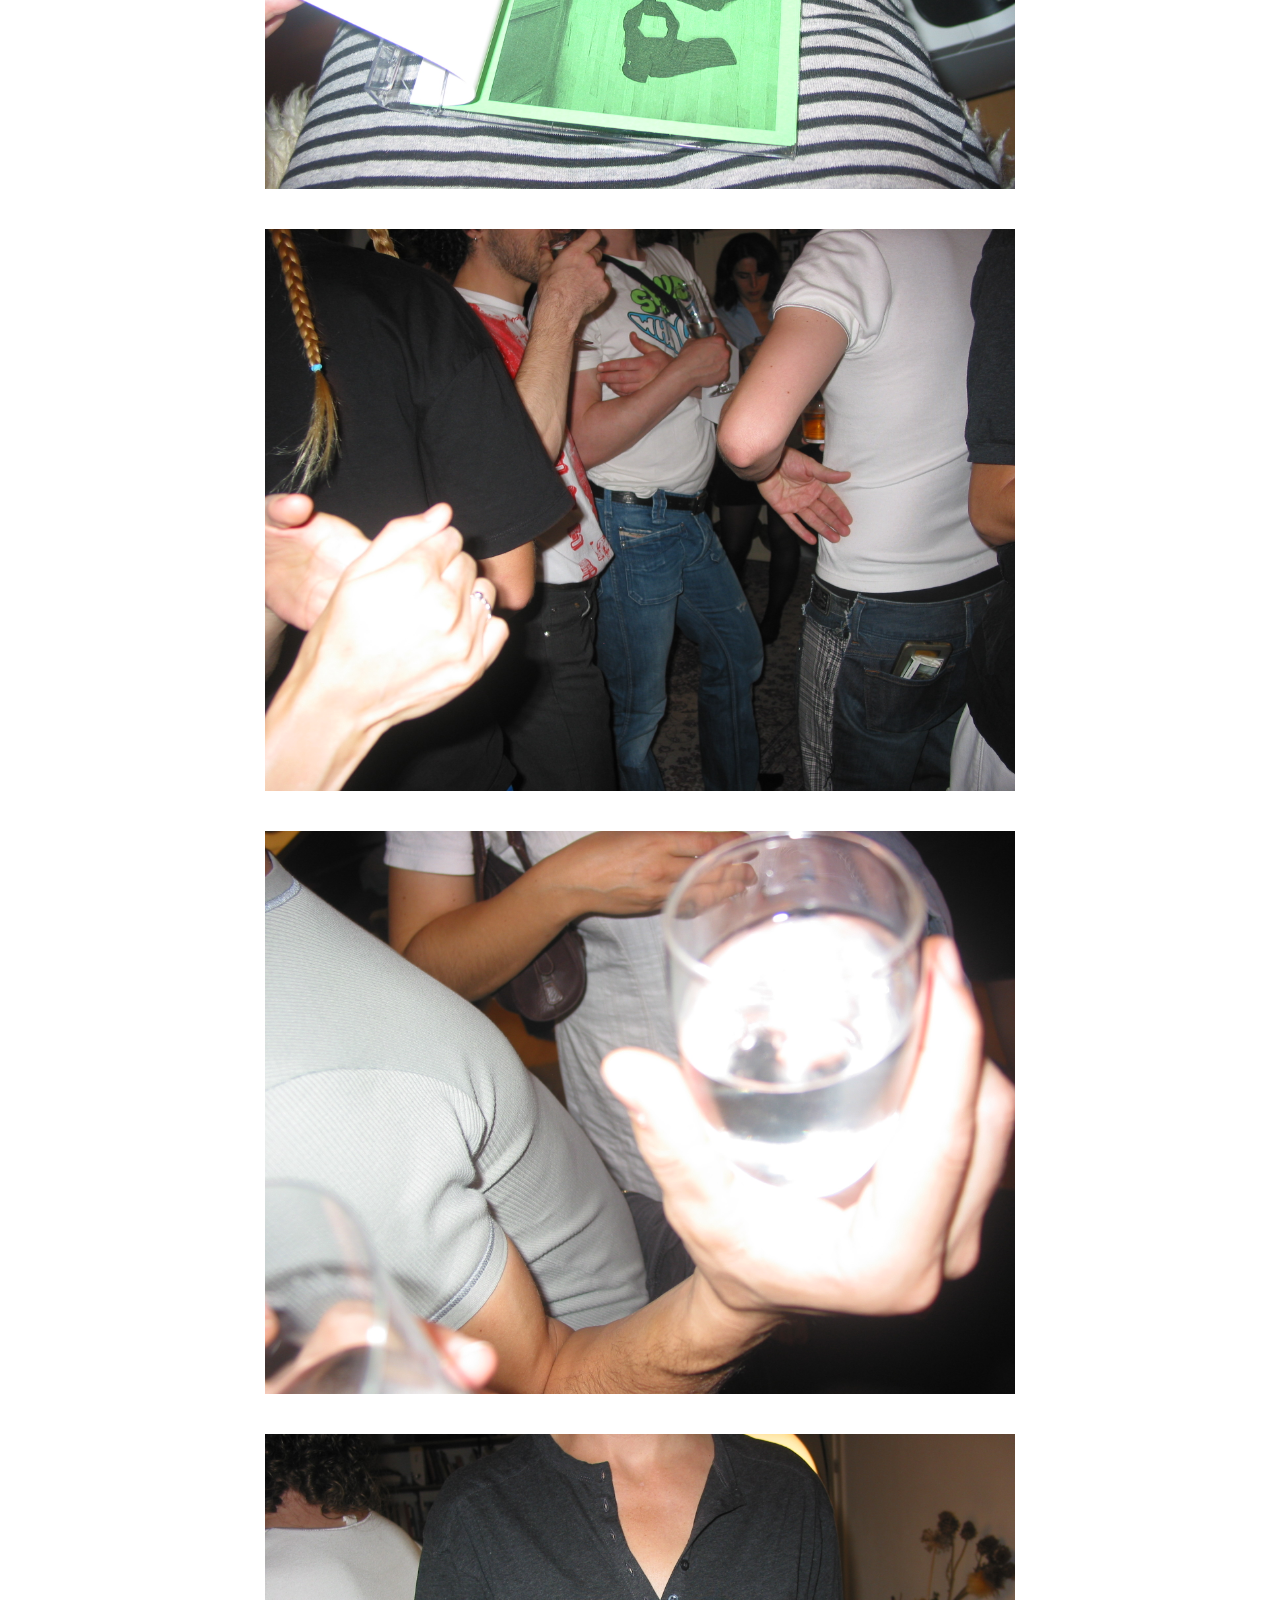
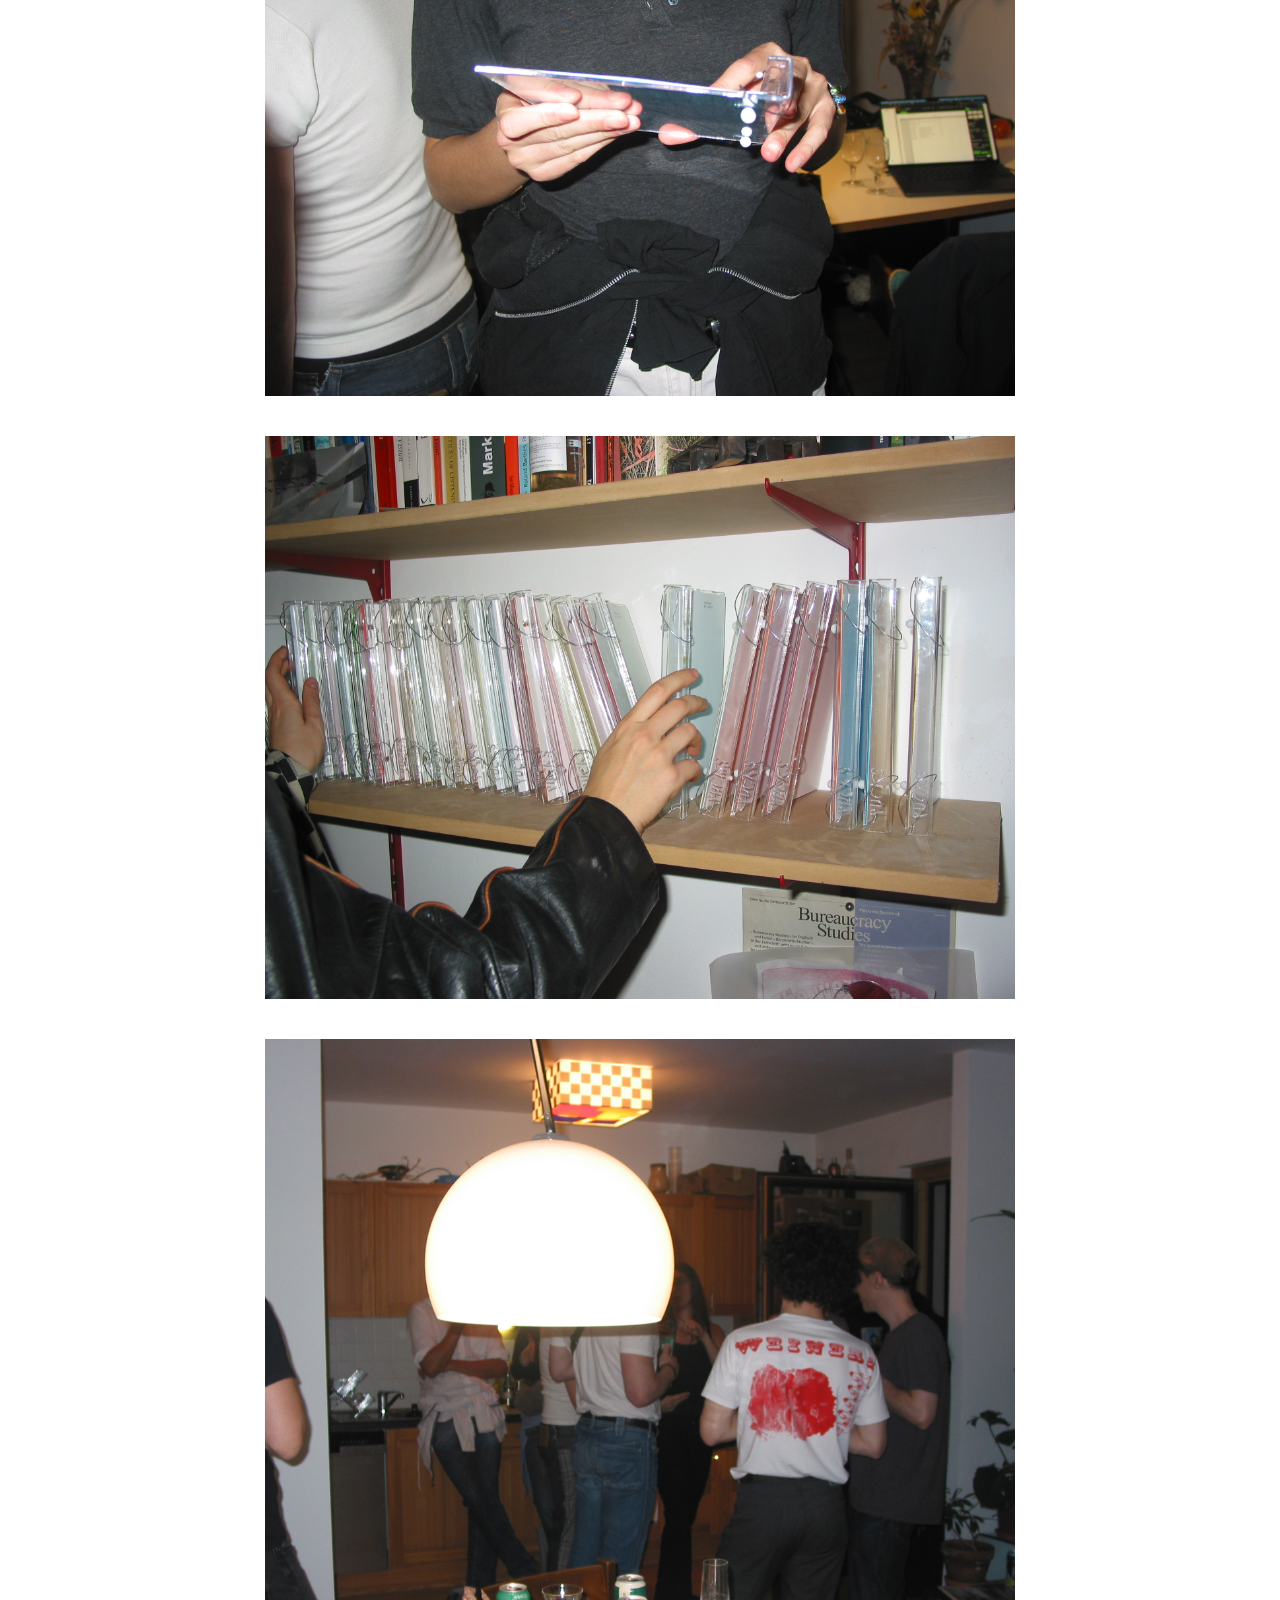
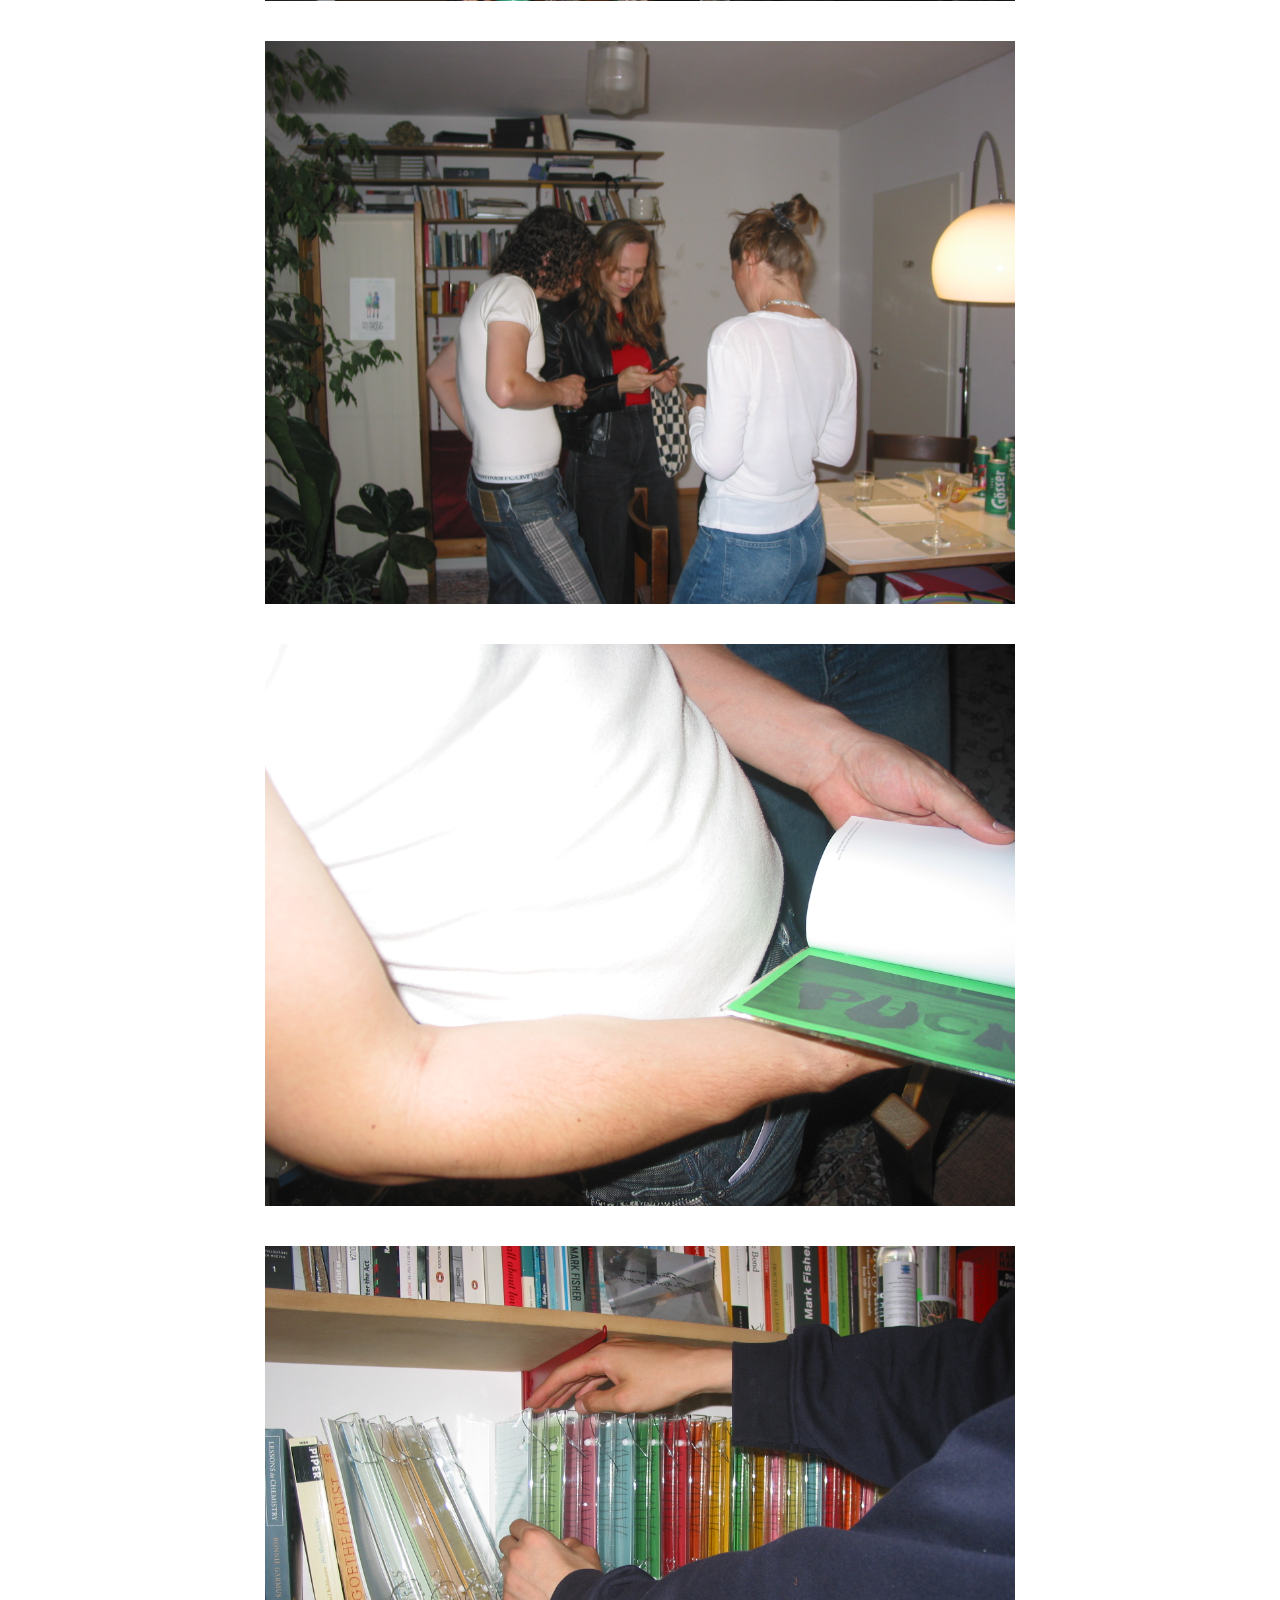
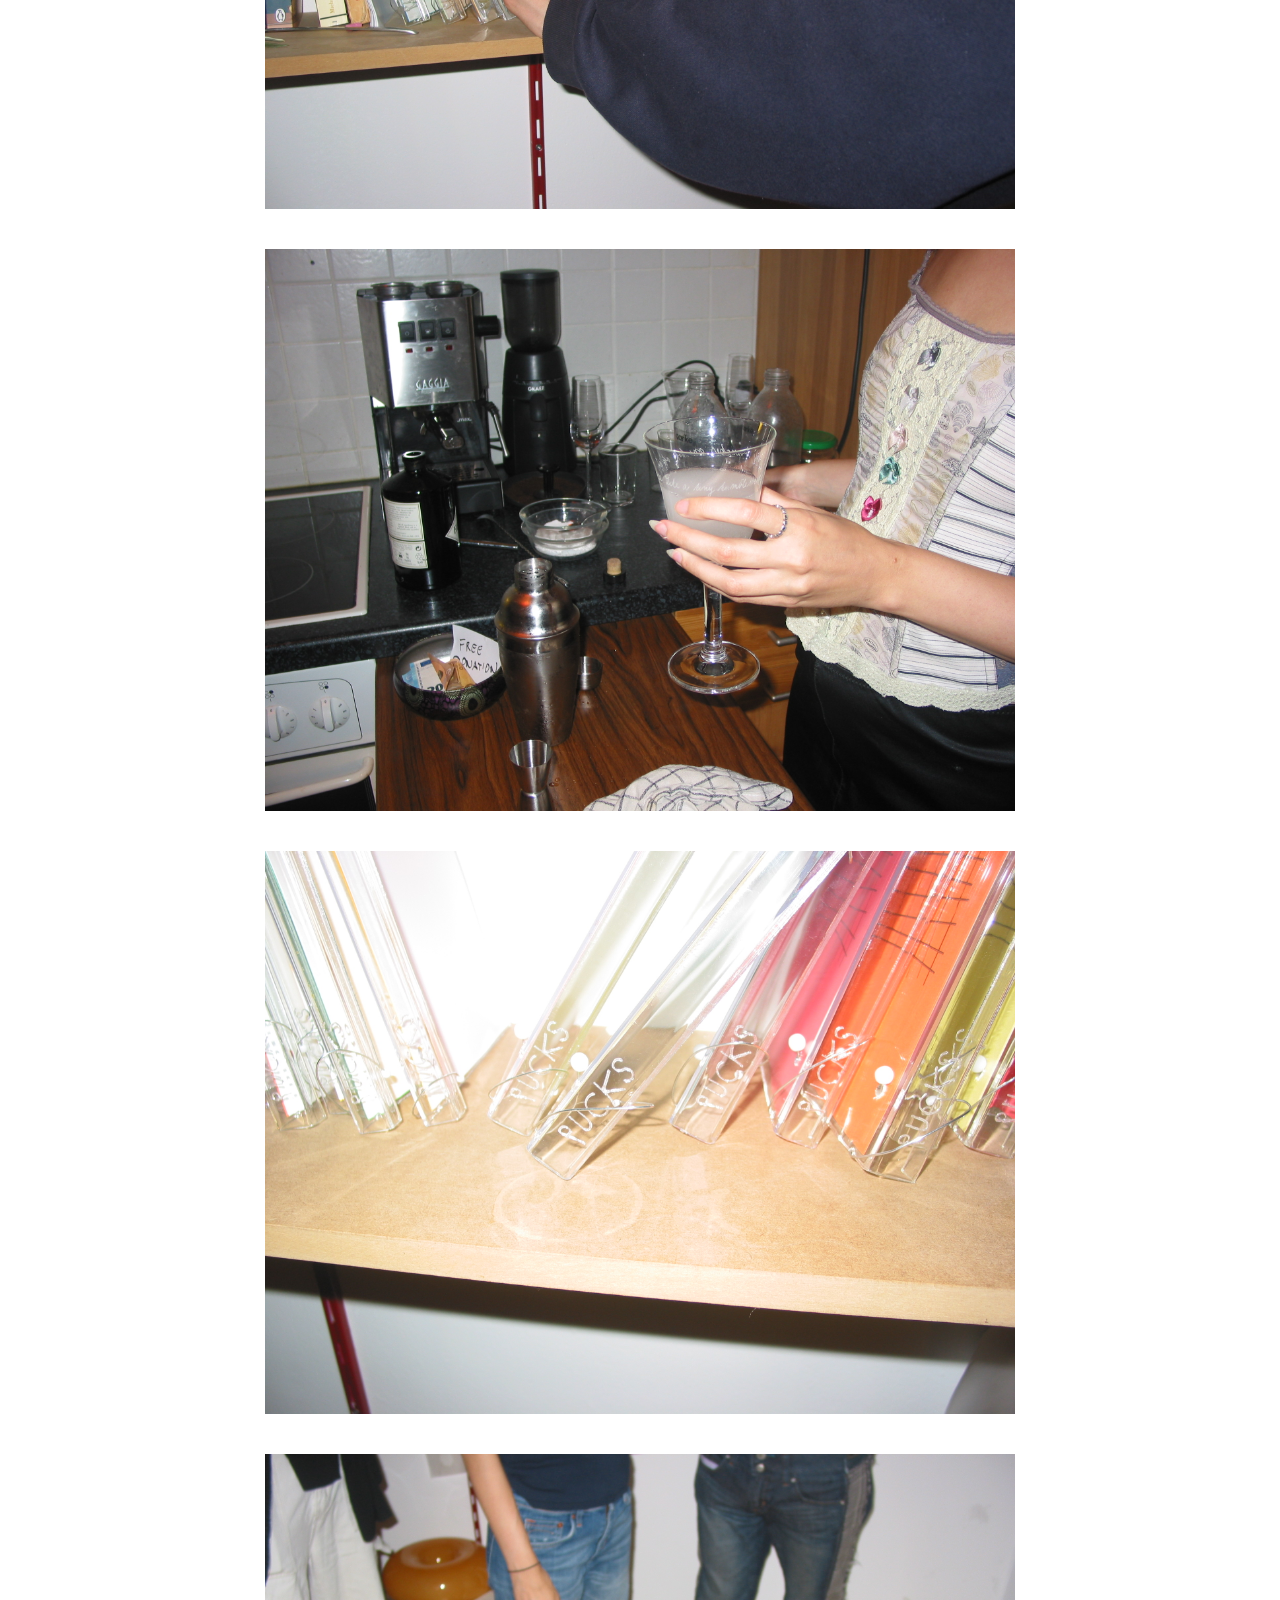
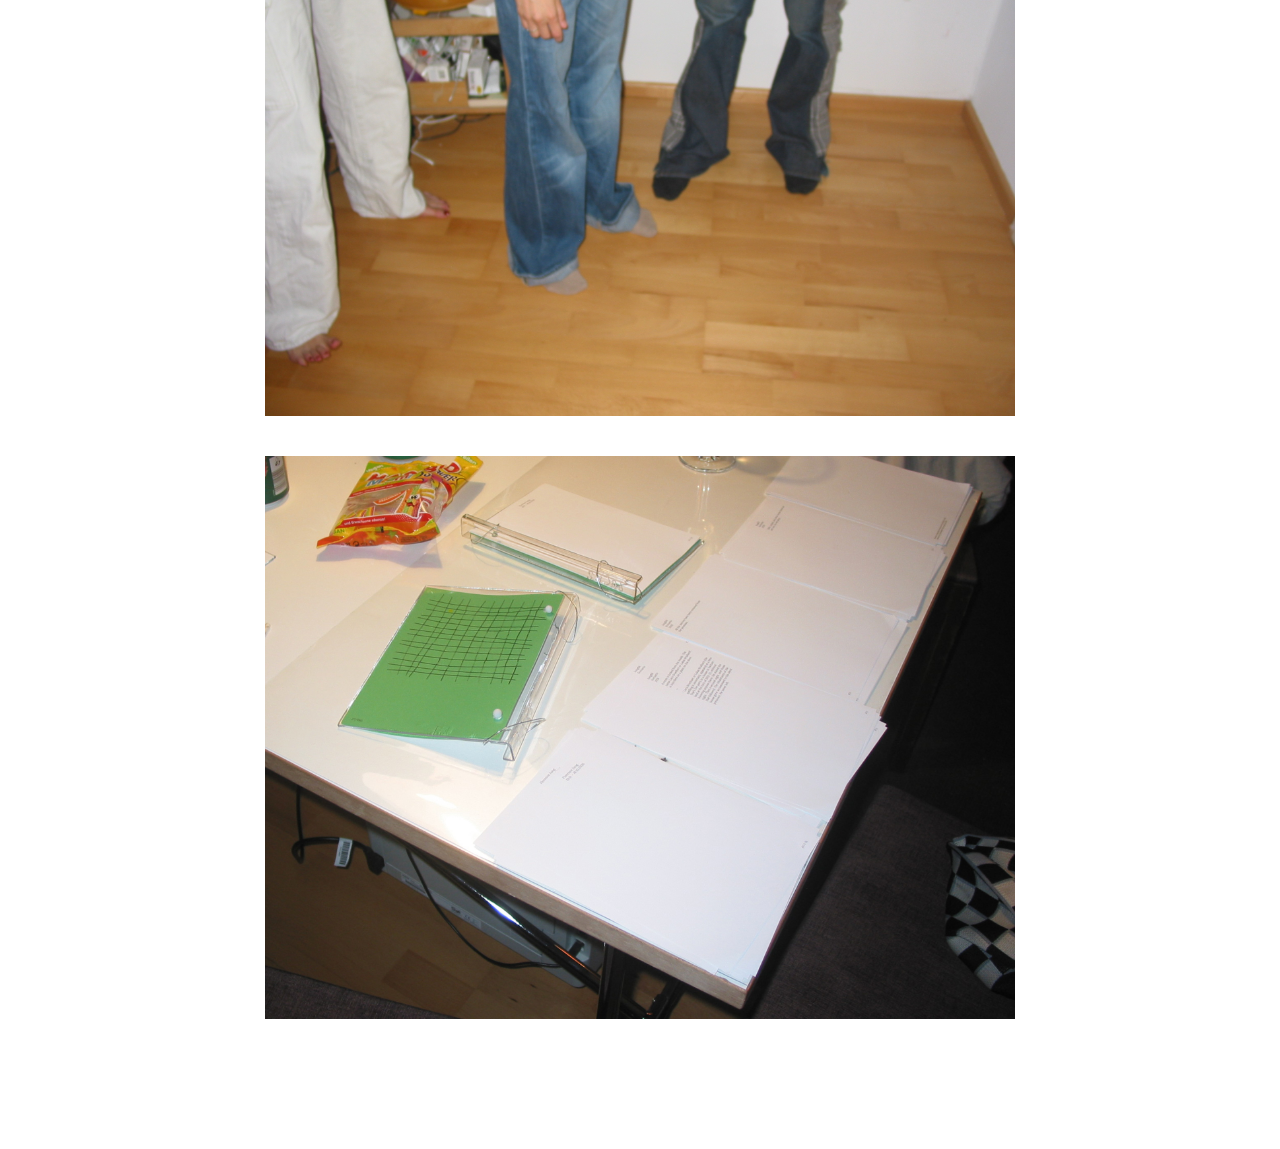
==== commit fc1def10: "Update archive.html" ====
--- a/archive.html
+++ b/archive.html
@@ -32,7 +32,7 @@
                 Currently<br> 
                 Florence Jung, Sept. 20 – Oct. 18, <br>
                 open on Saturdays, 15:00-18:00 and via appointment
-                No photographic documentation of the exhibition exists, Jung's works circulate primarily through oral accounts and secondary sources.
+                No photographic documentation of the exhibition exists, Jung's works circulate primarily through oral accounts and secondary sources. Her contribution to the publication consists of the written scenarios realized in the exhibition.
             </p>
 
             <img src="images/Pucks_Florence_wBio.jpg" alt="Project image">
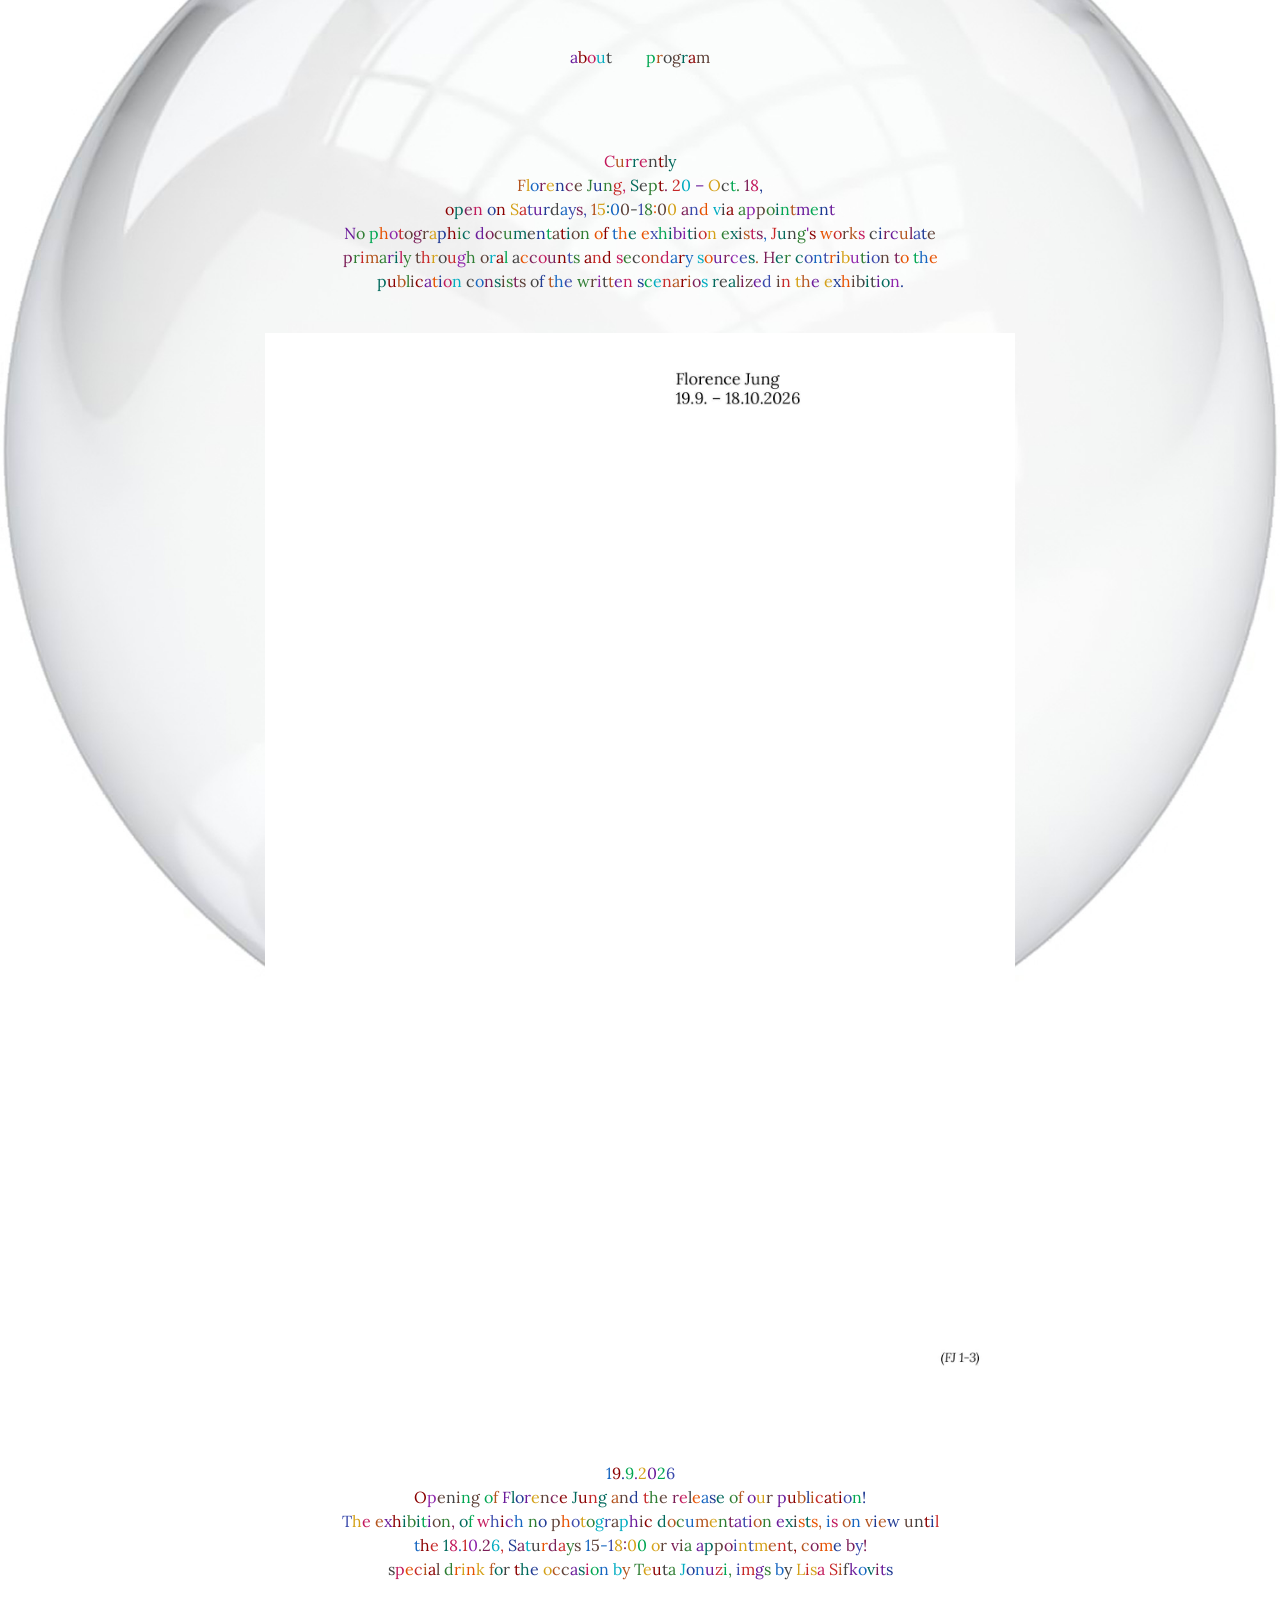
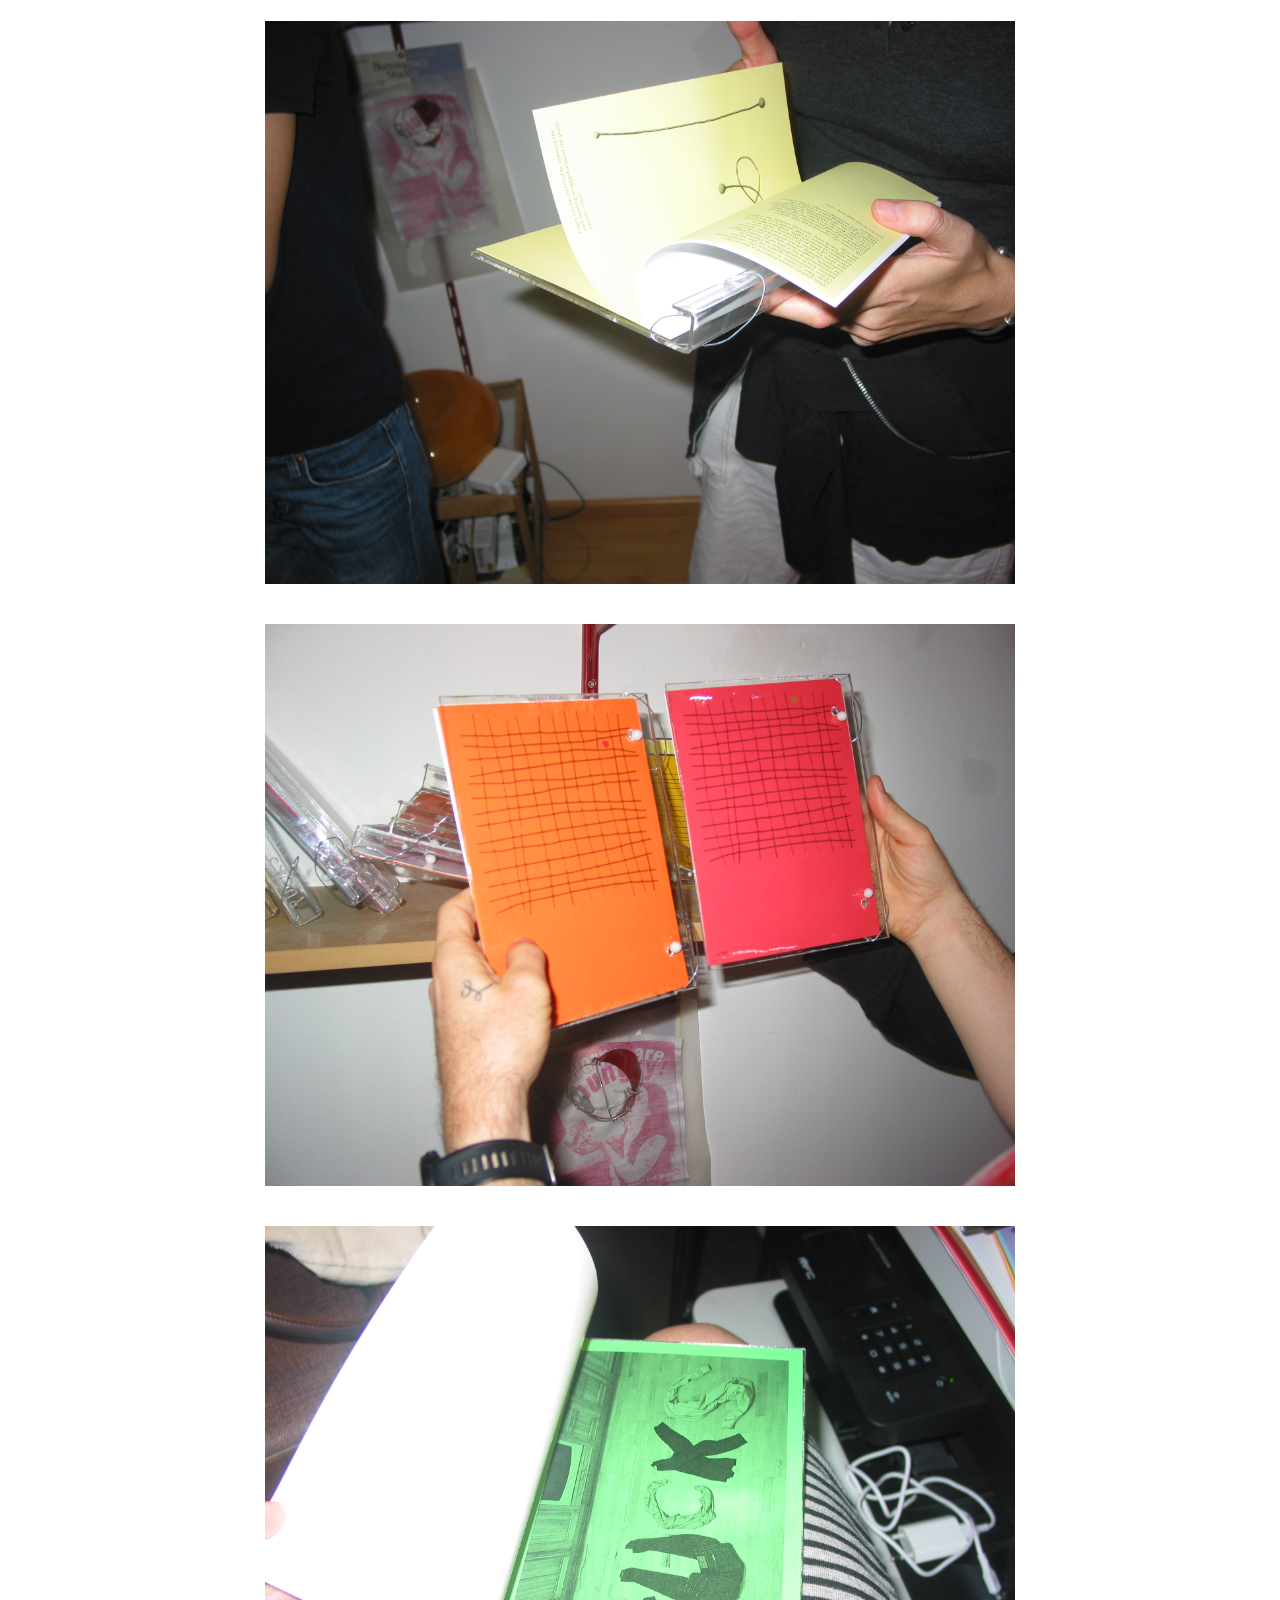
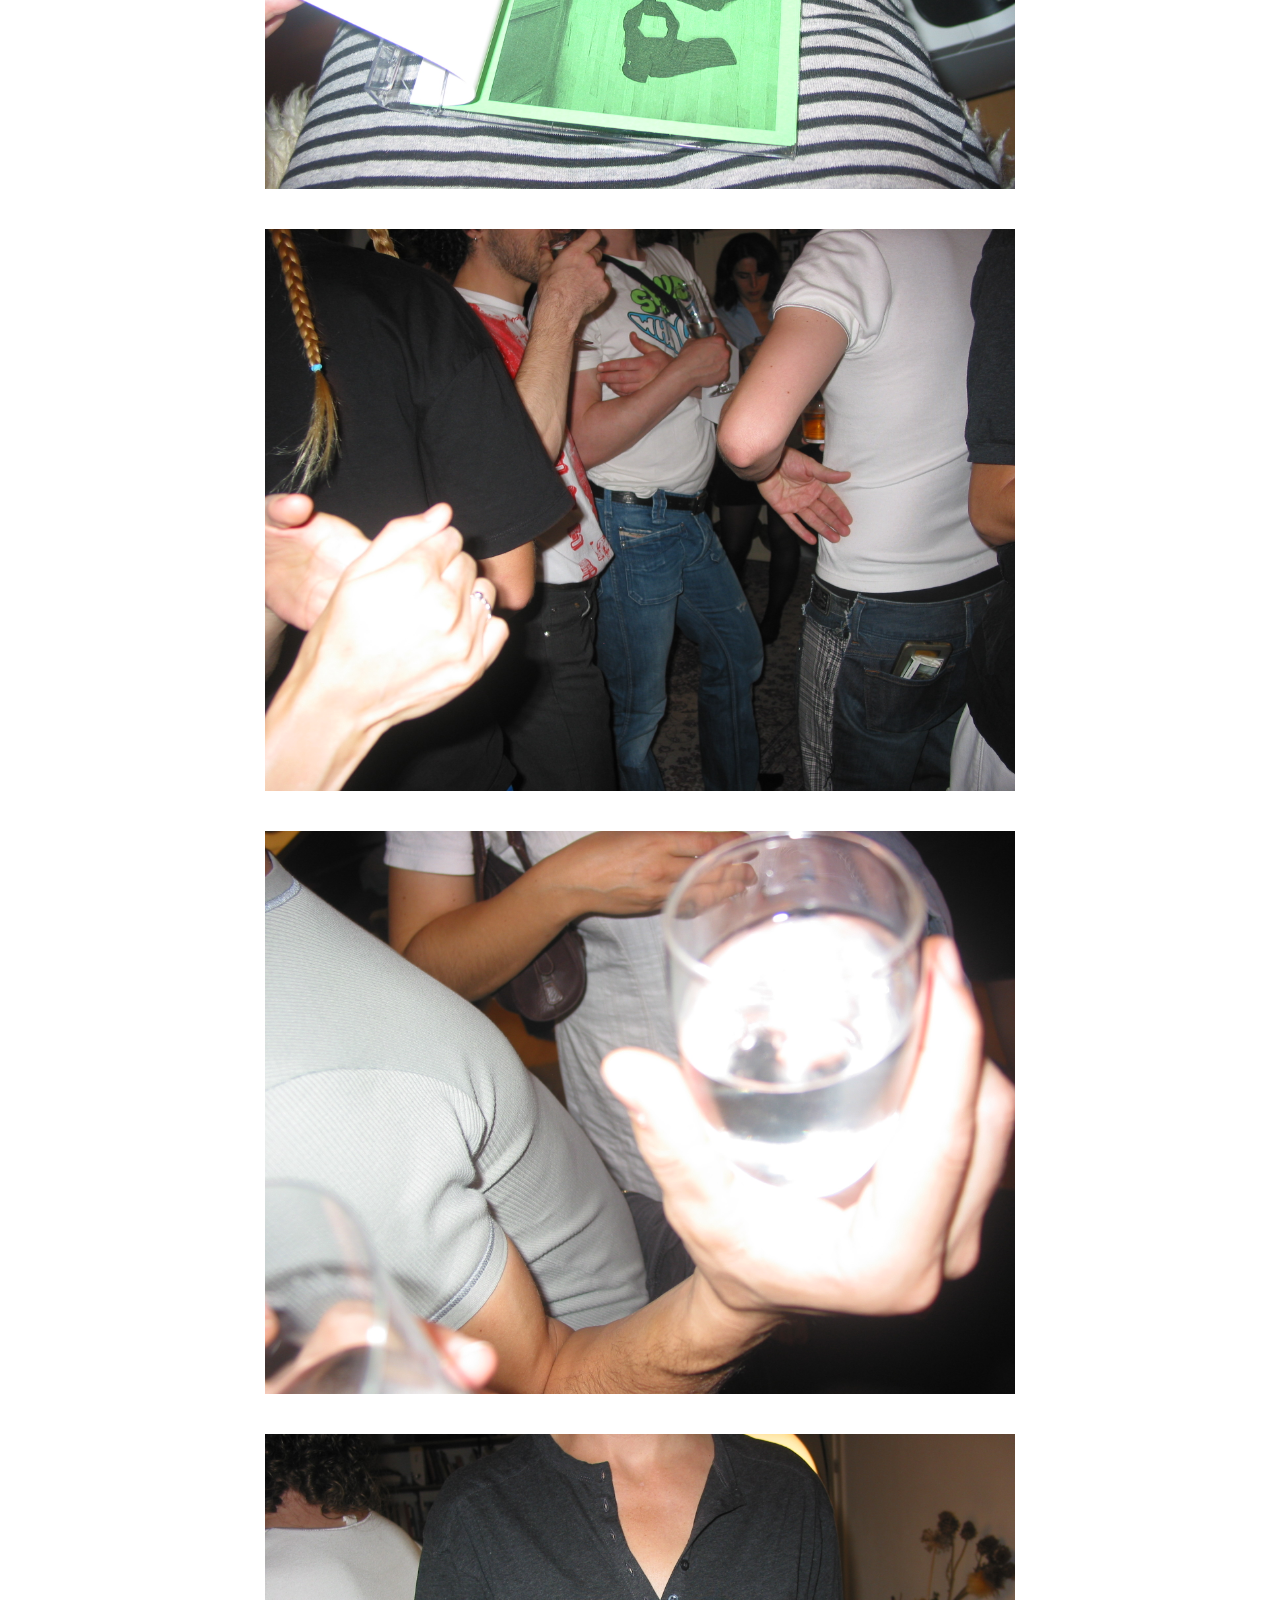
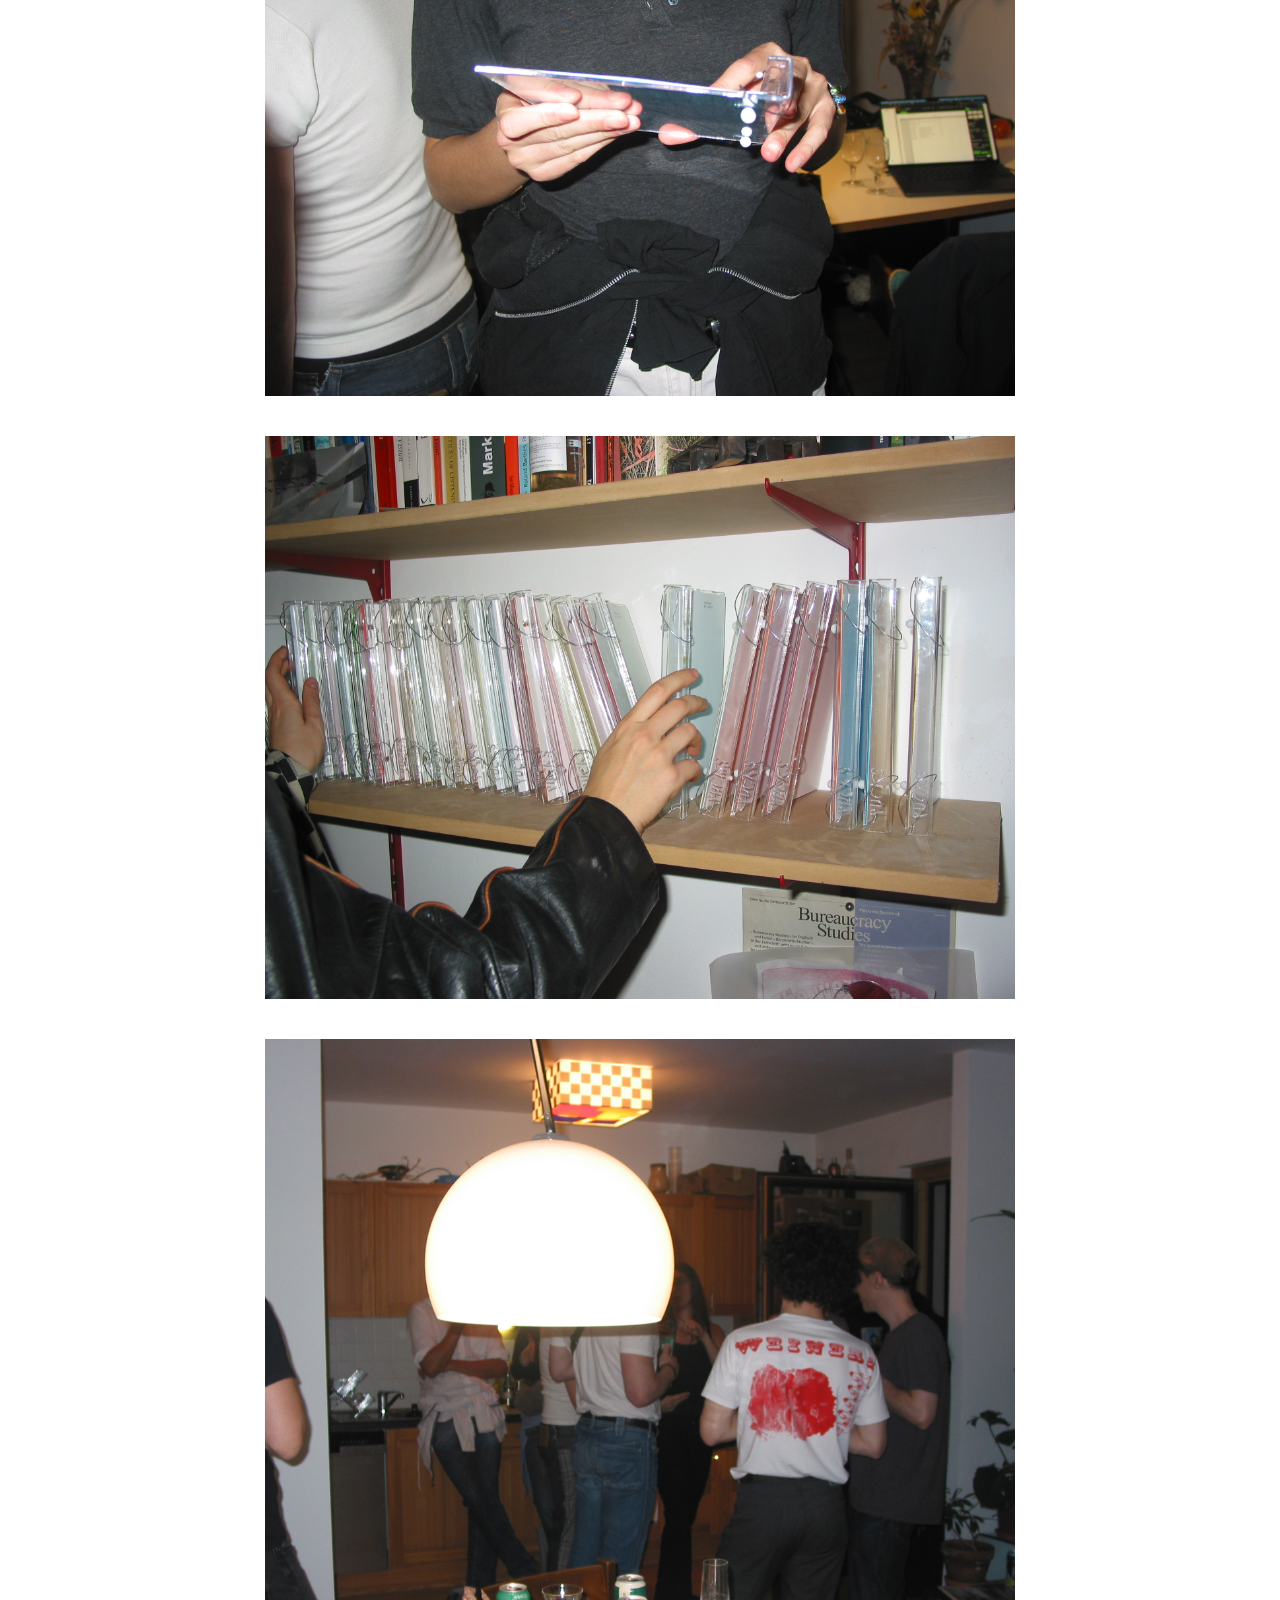
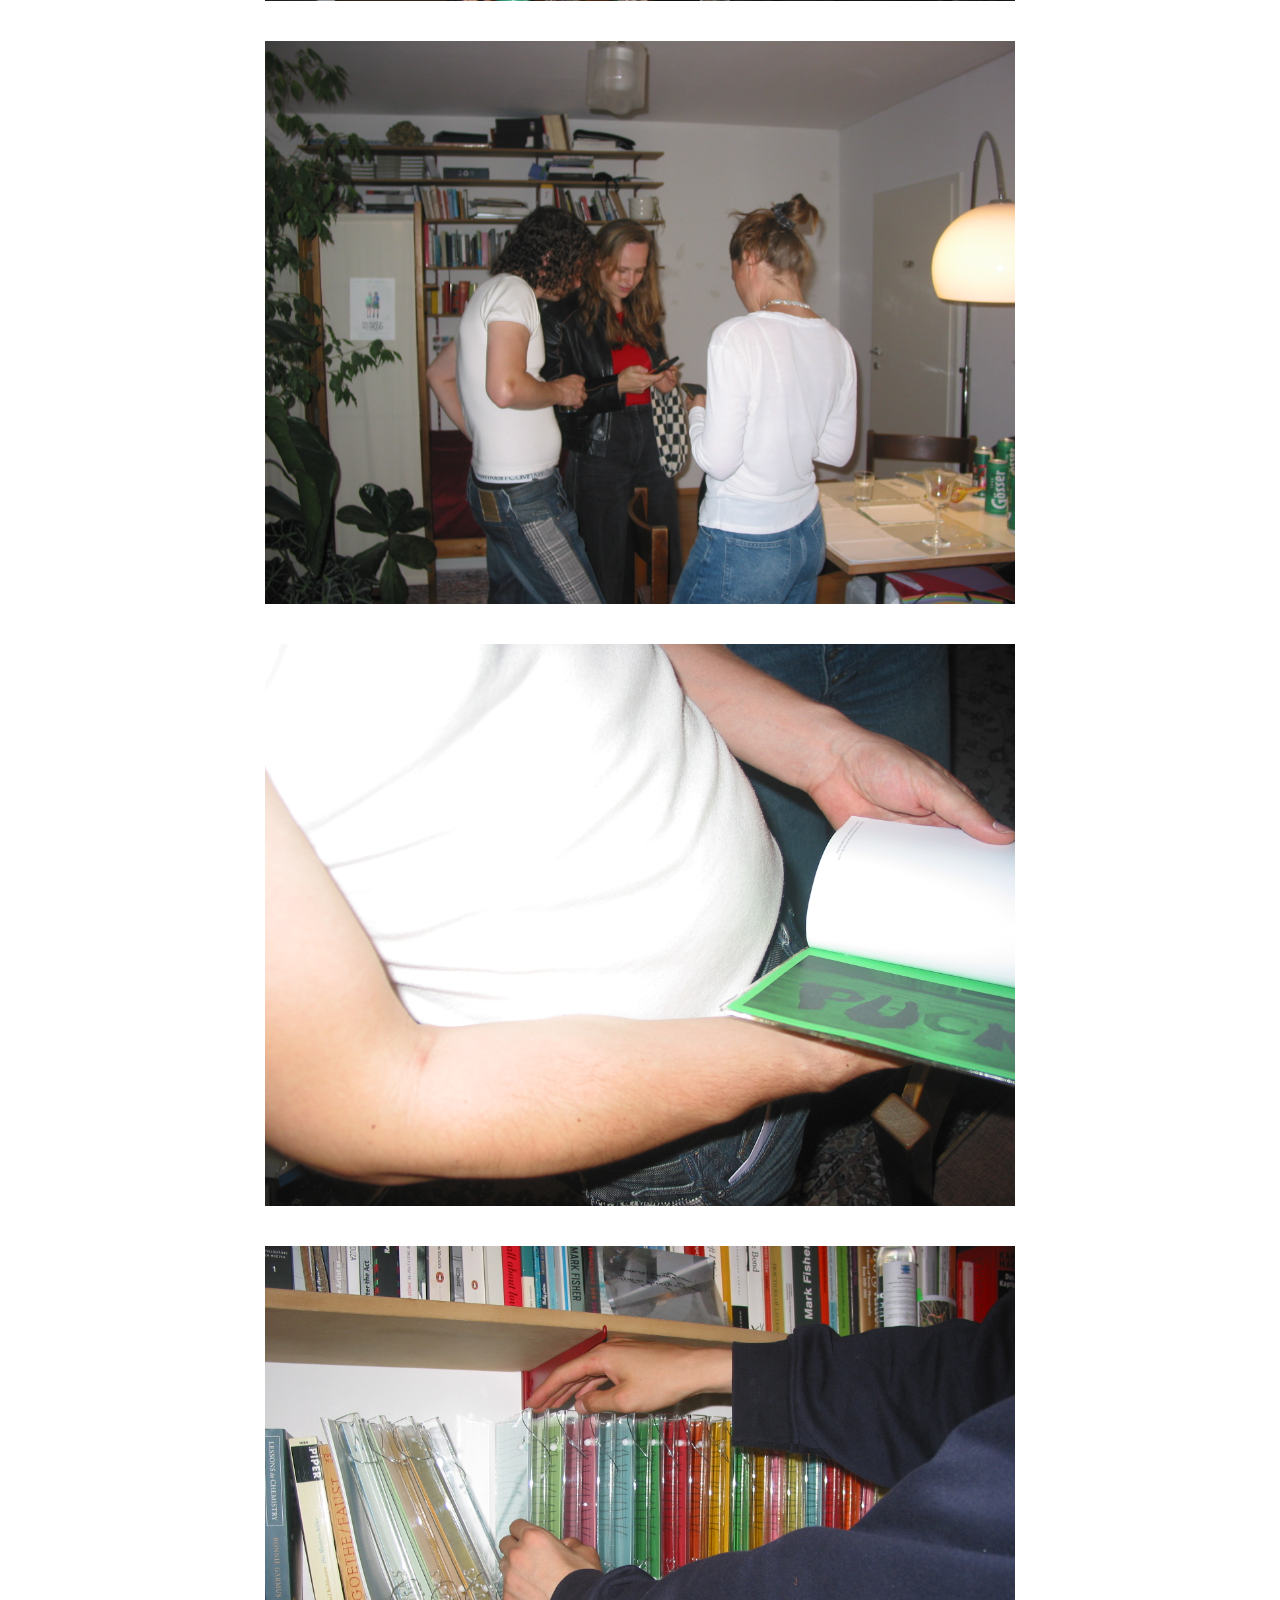
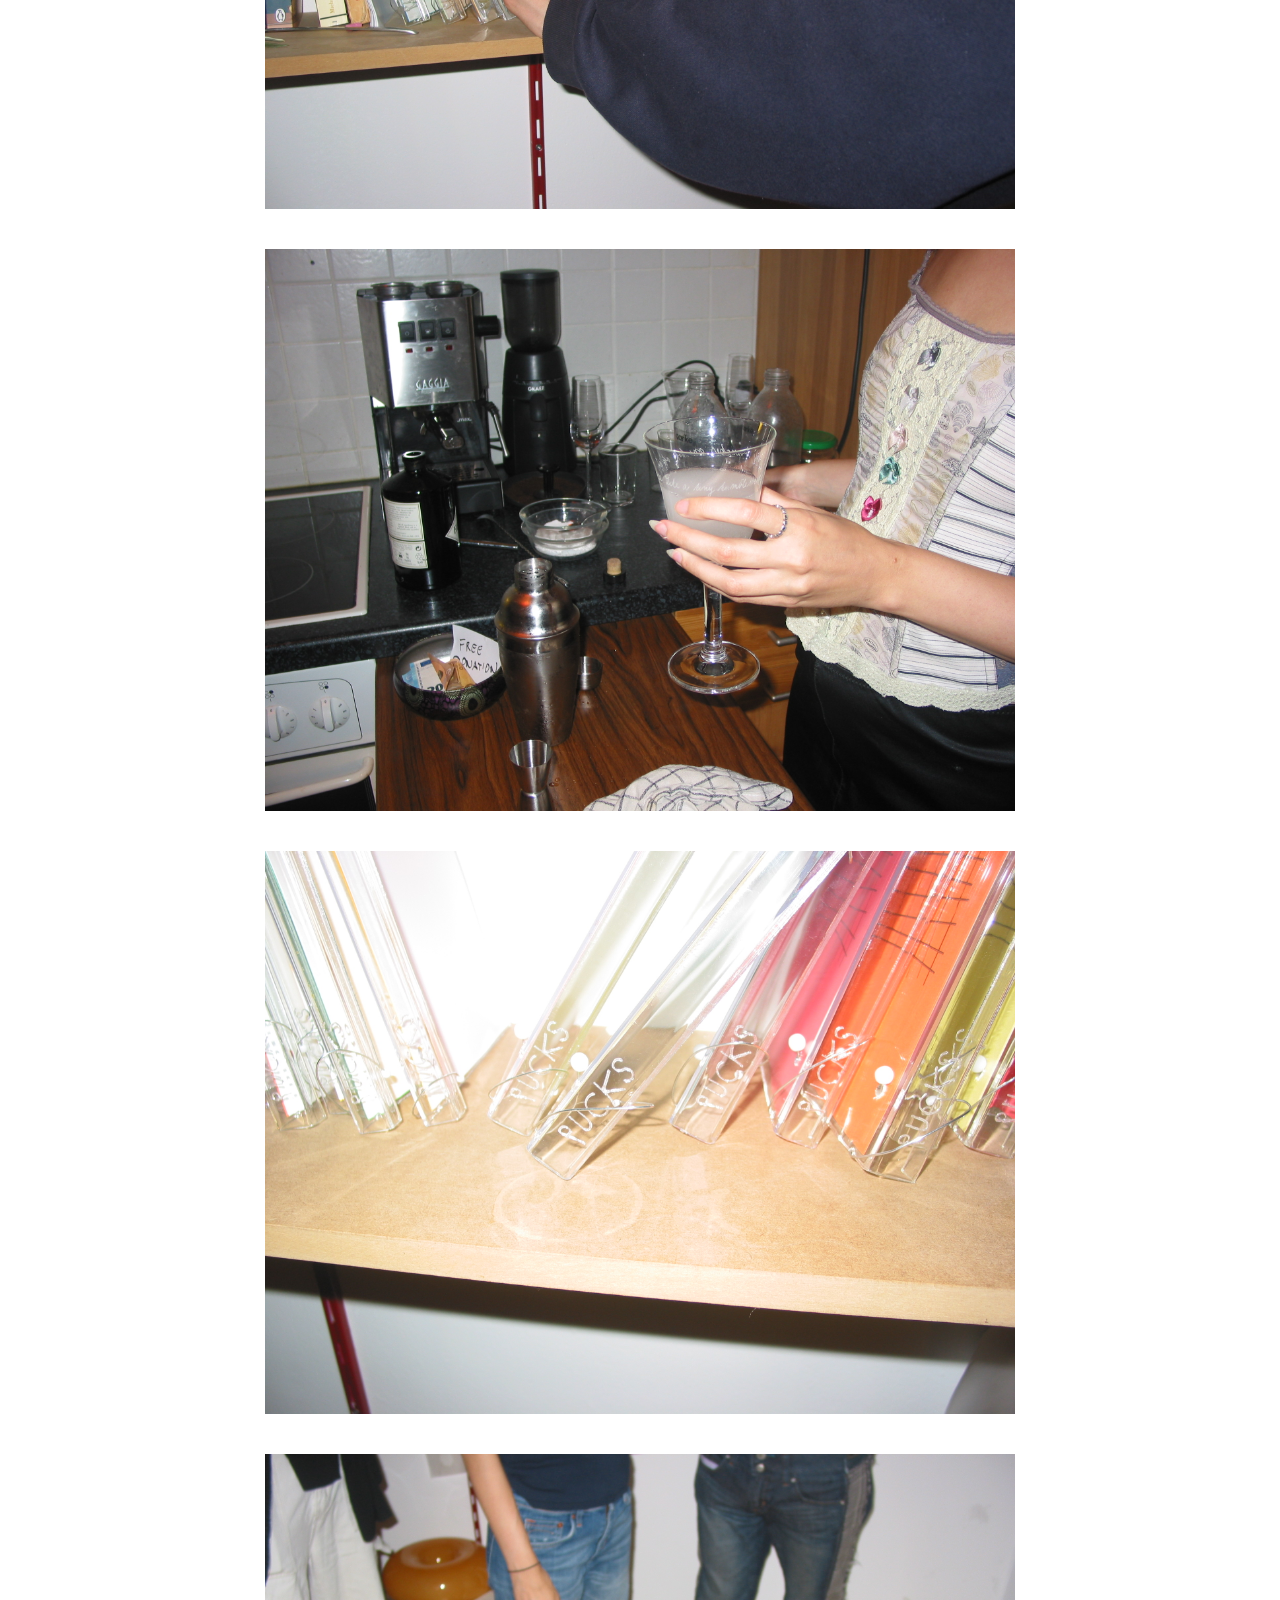
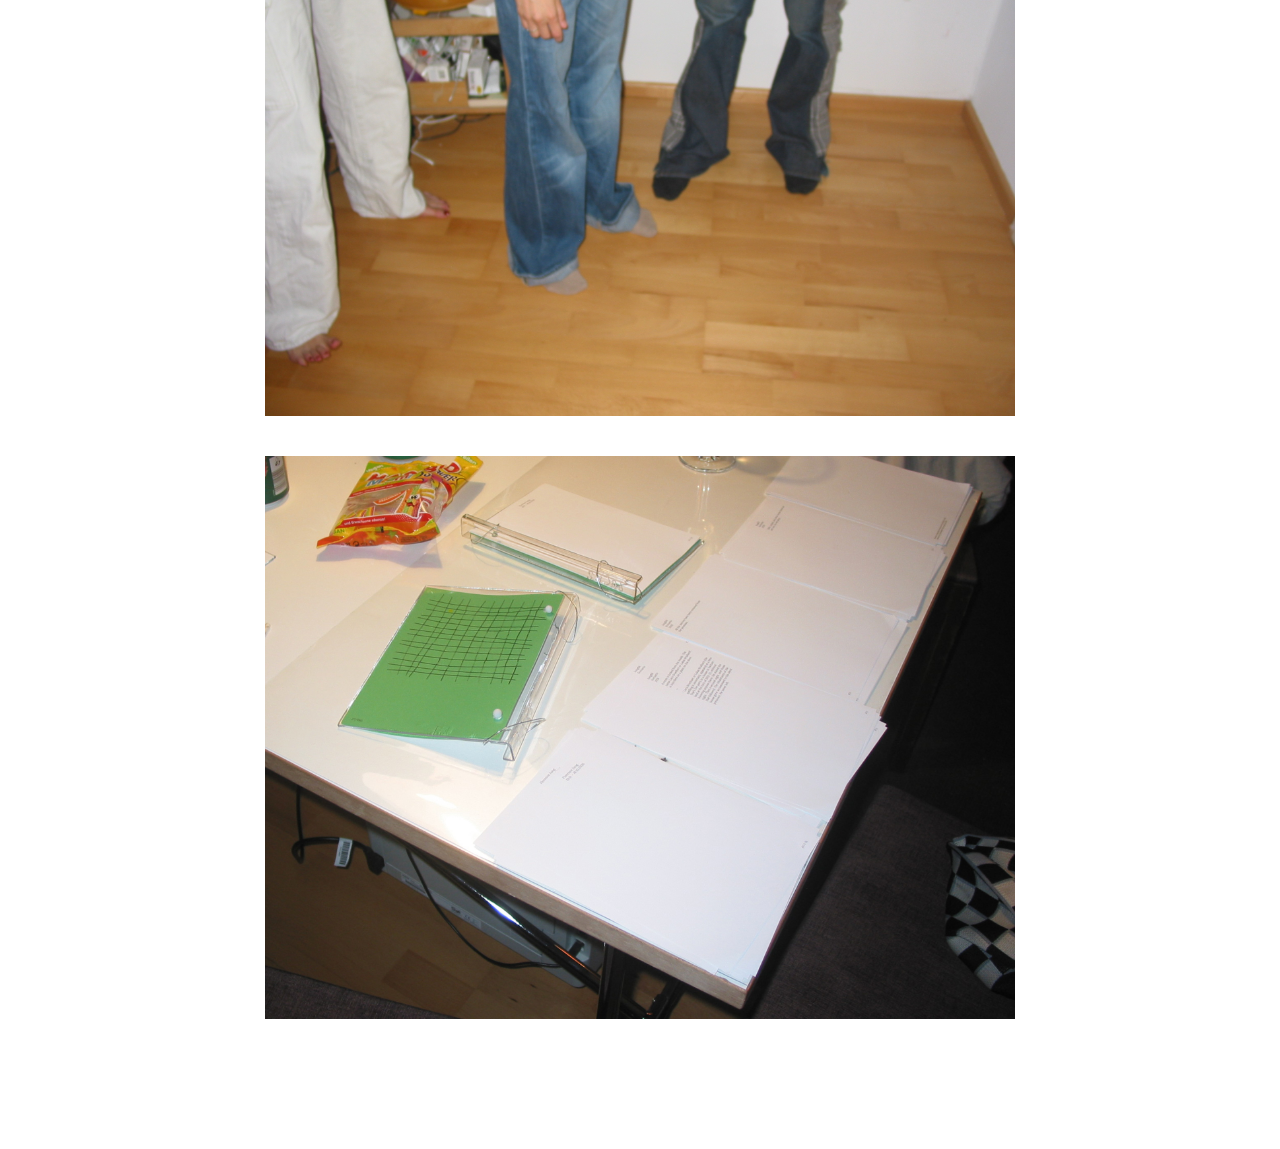
==== commit 48faa4ca: "Update archive.html" ====
--- a/archive.html
+++ b/archive.html
@@ -31,7 +31,7 @@
             <p>
                 Currently<br> 
                 Florence Jung, Sept. 20 – Oct. 18, <br>
-                open on Saturdays, 15:00-18:00 and via appointment
+                open on Saturdays, 15:00-18:00 and via appointment <br>
                 No photographic documentation of the exhibition exists, Jung's works circulate primarily through oral accounts and secondary sources. Her contribution to the publication consists of the written scenarios realized in the exhibition.
             </p>
 
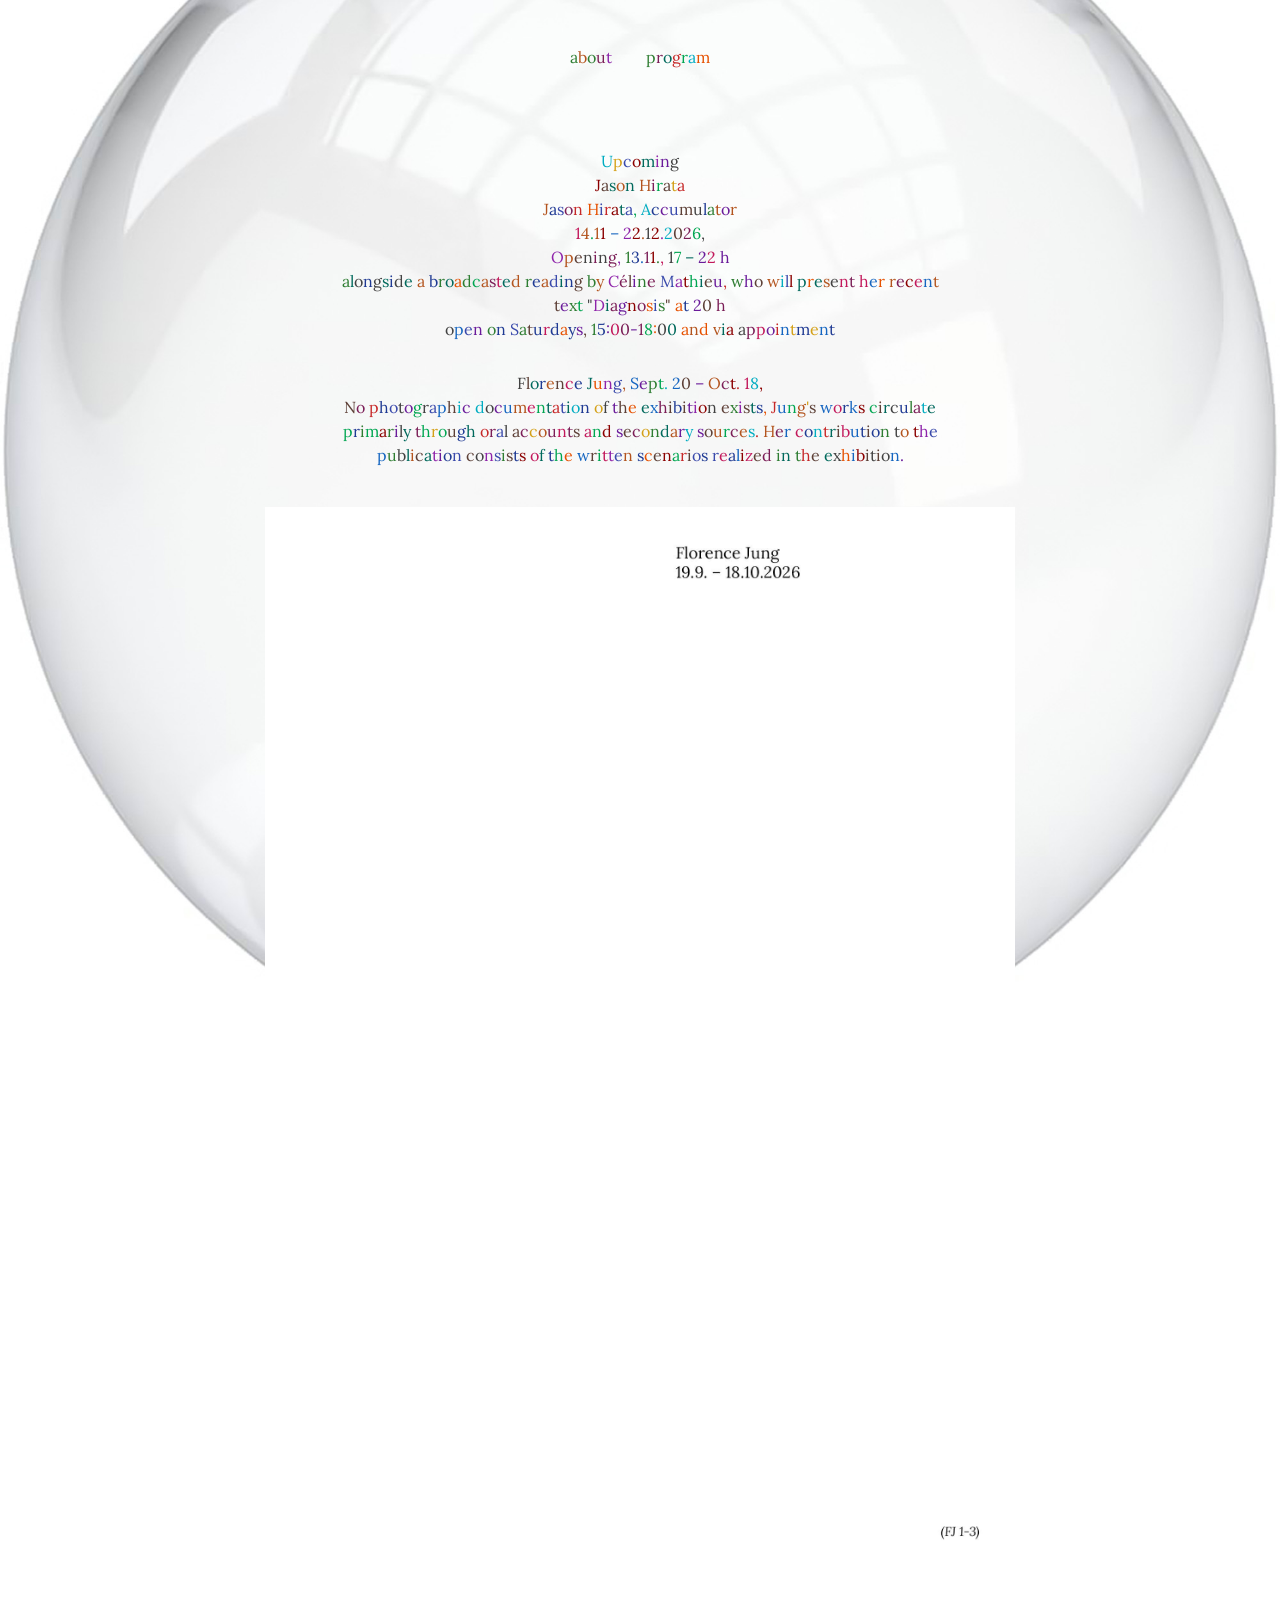
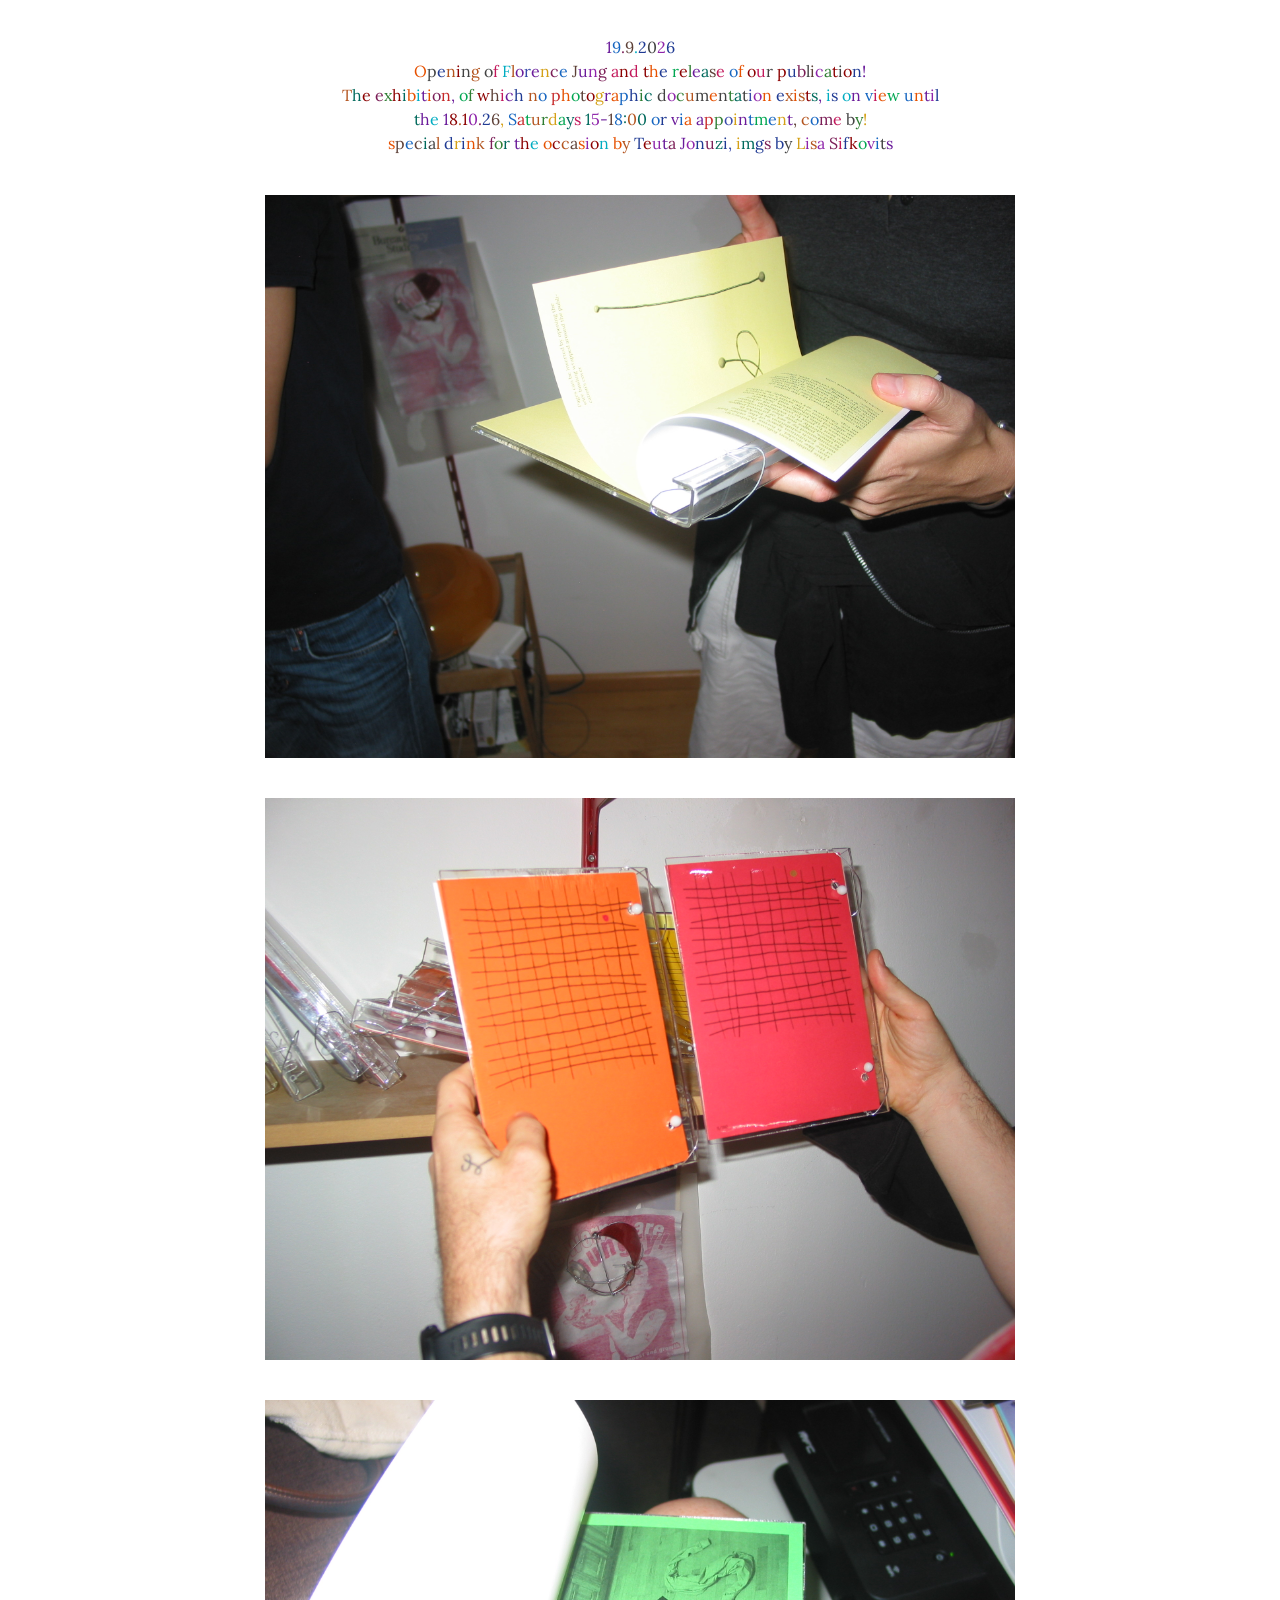
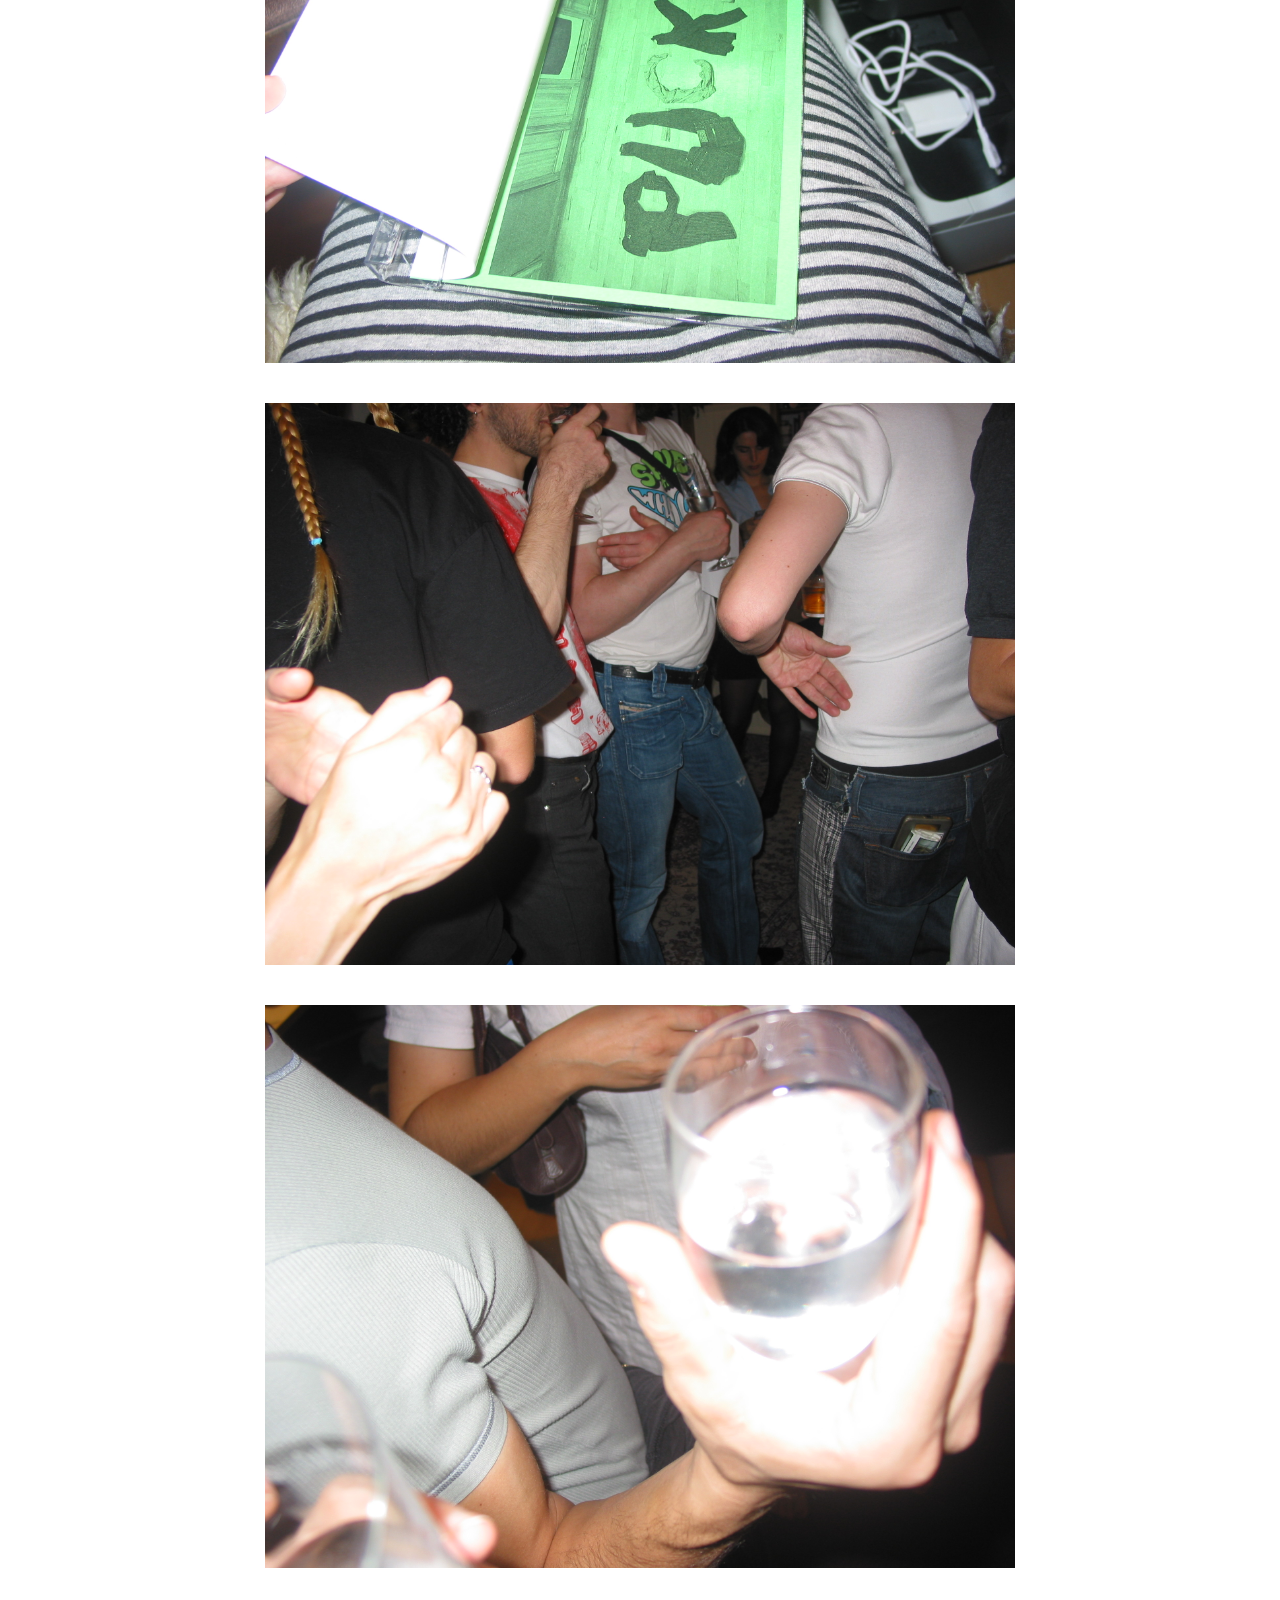
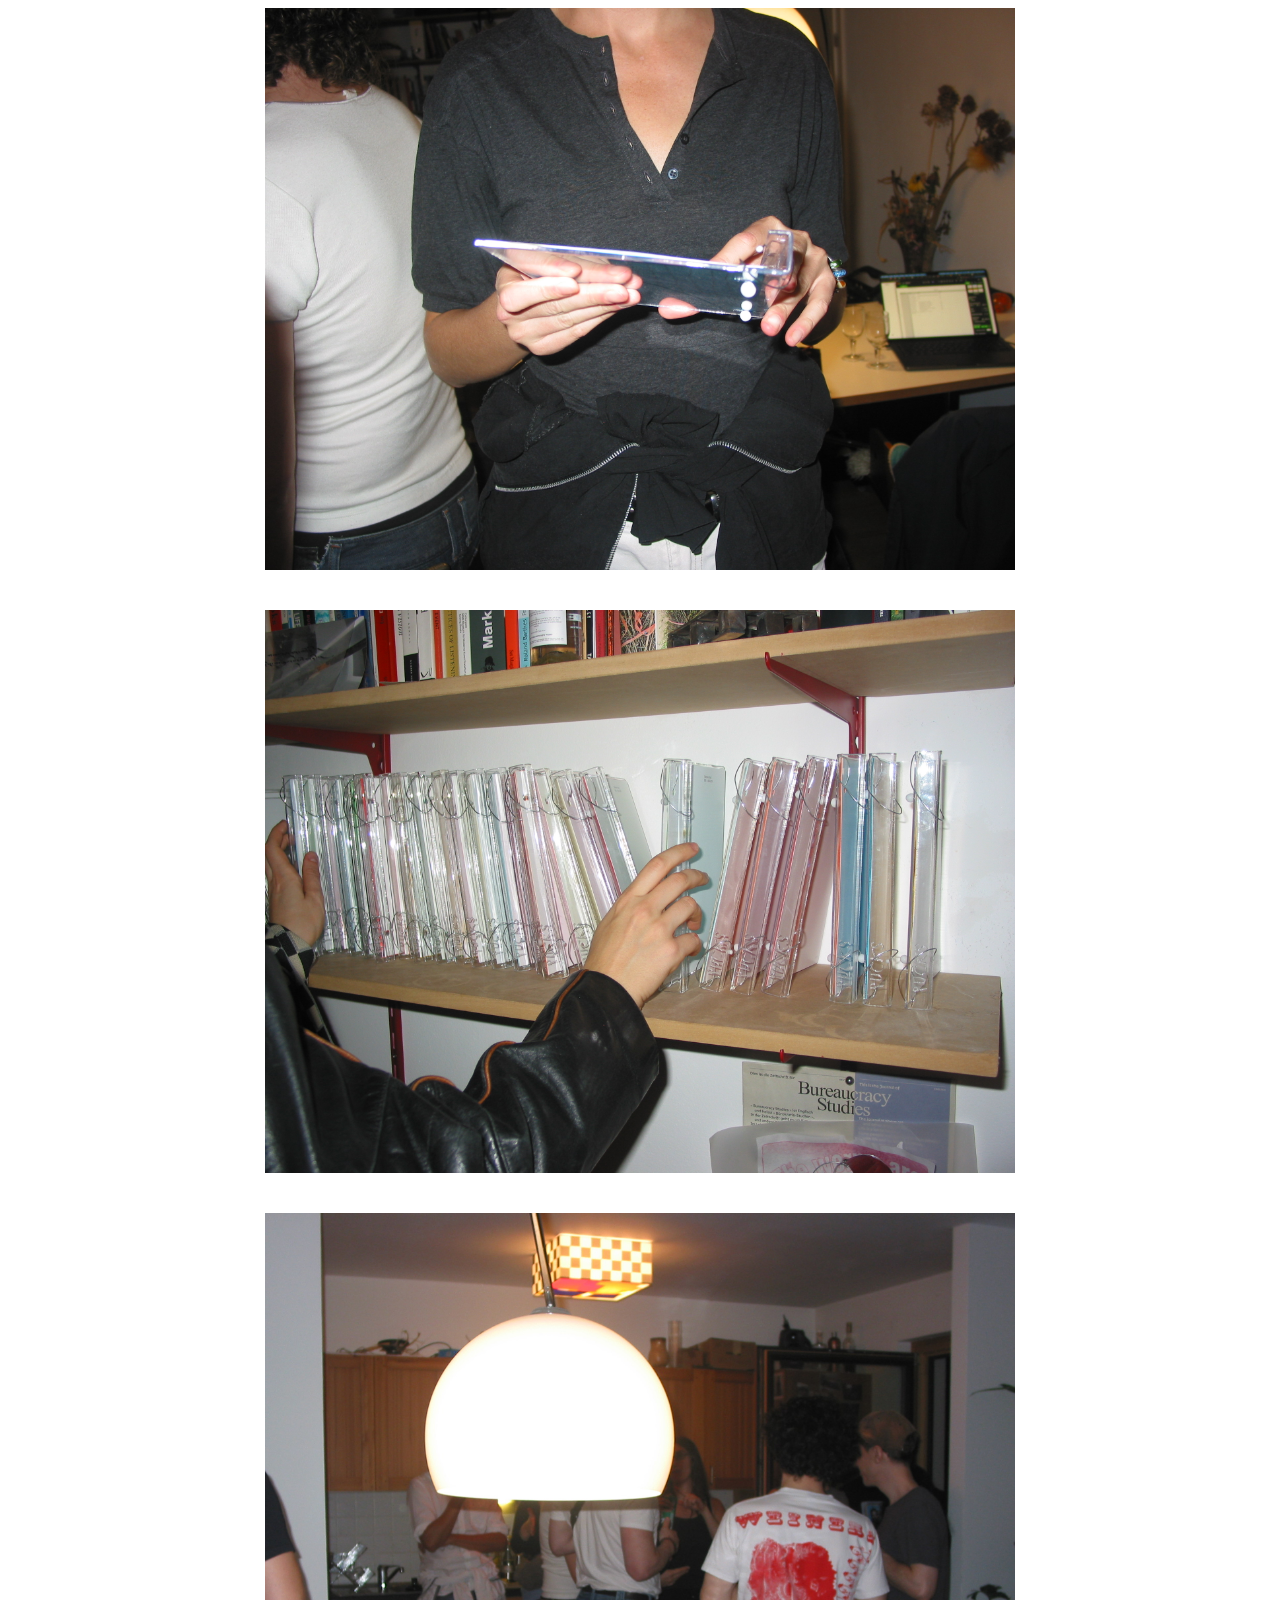
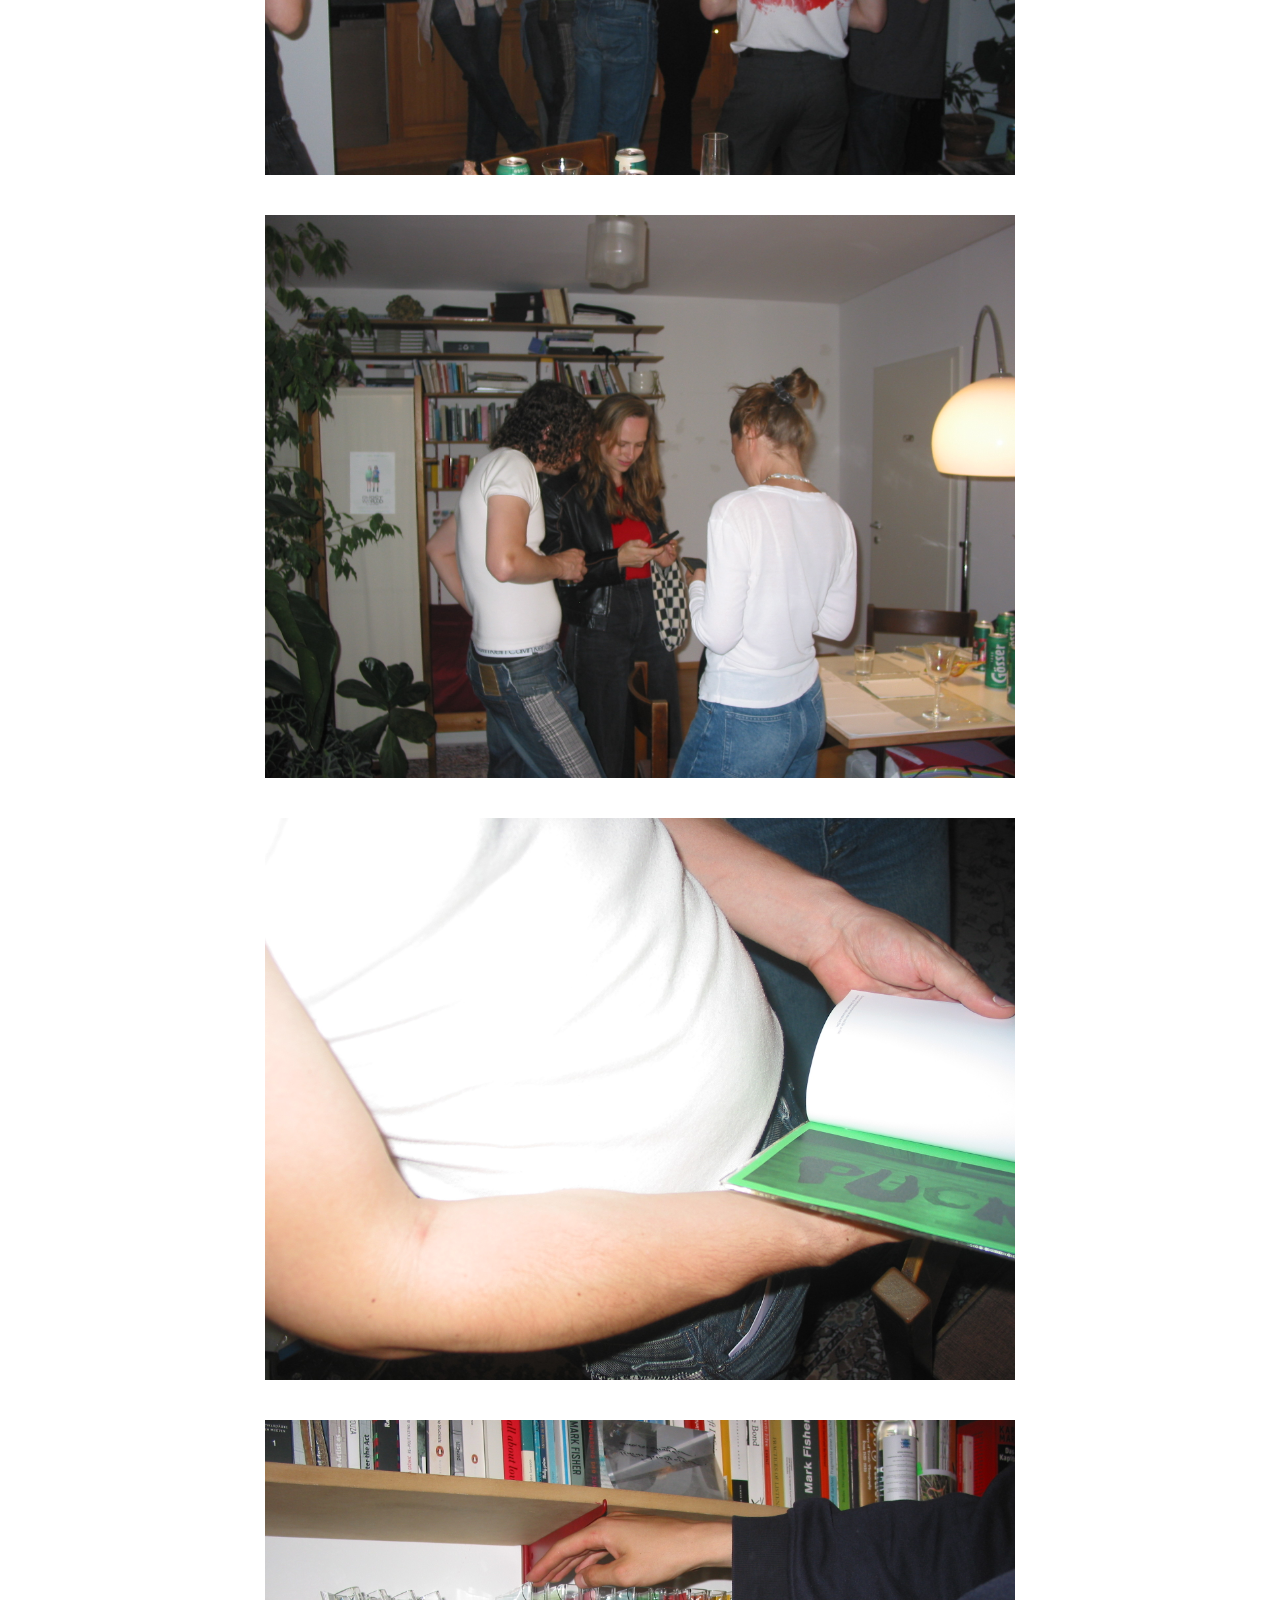
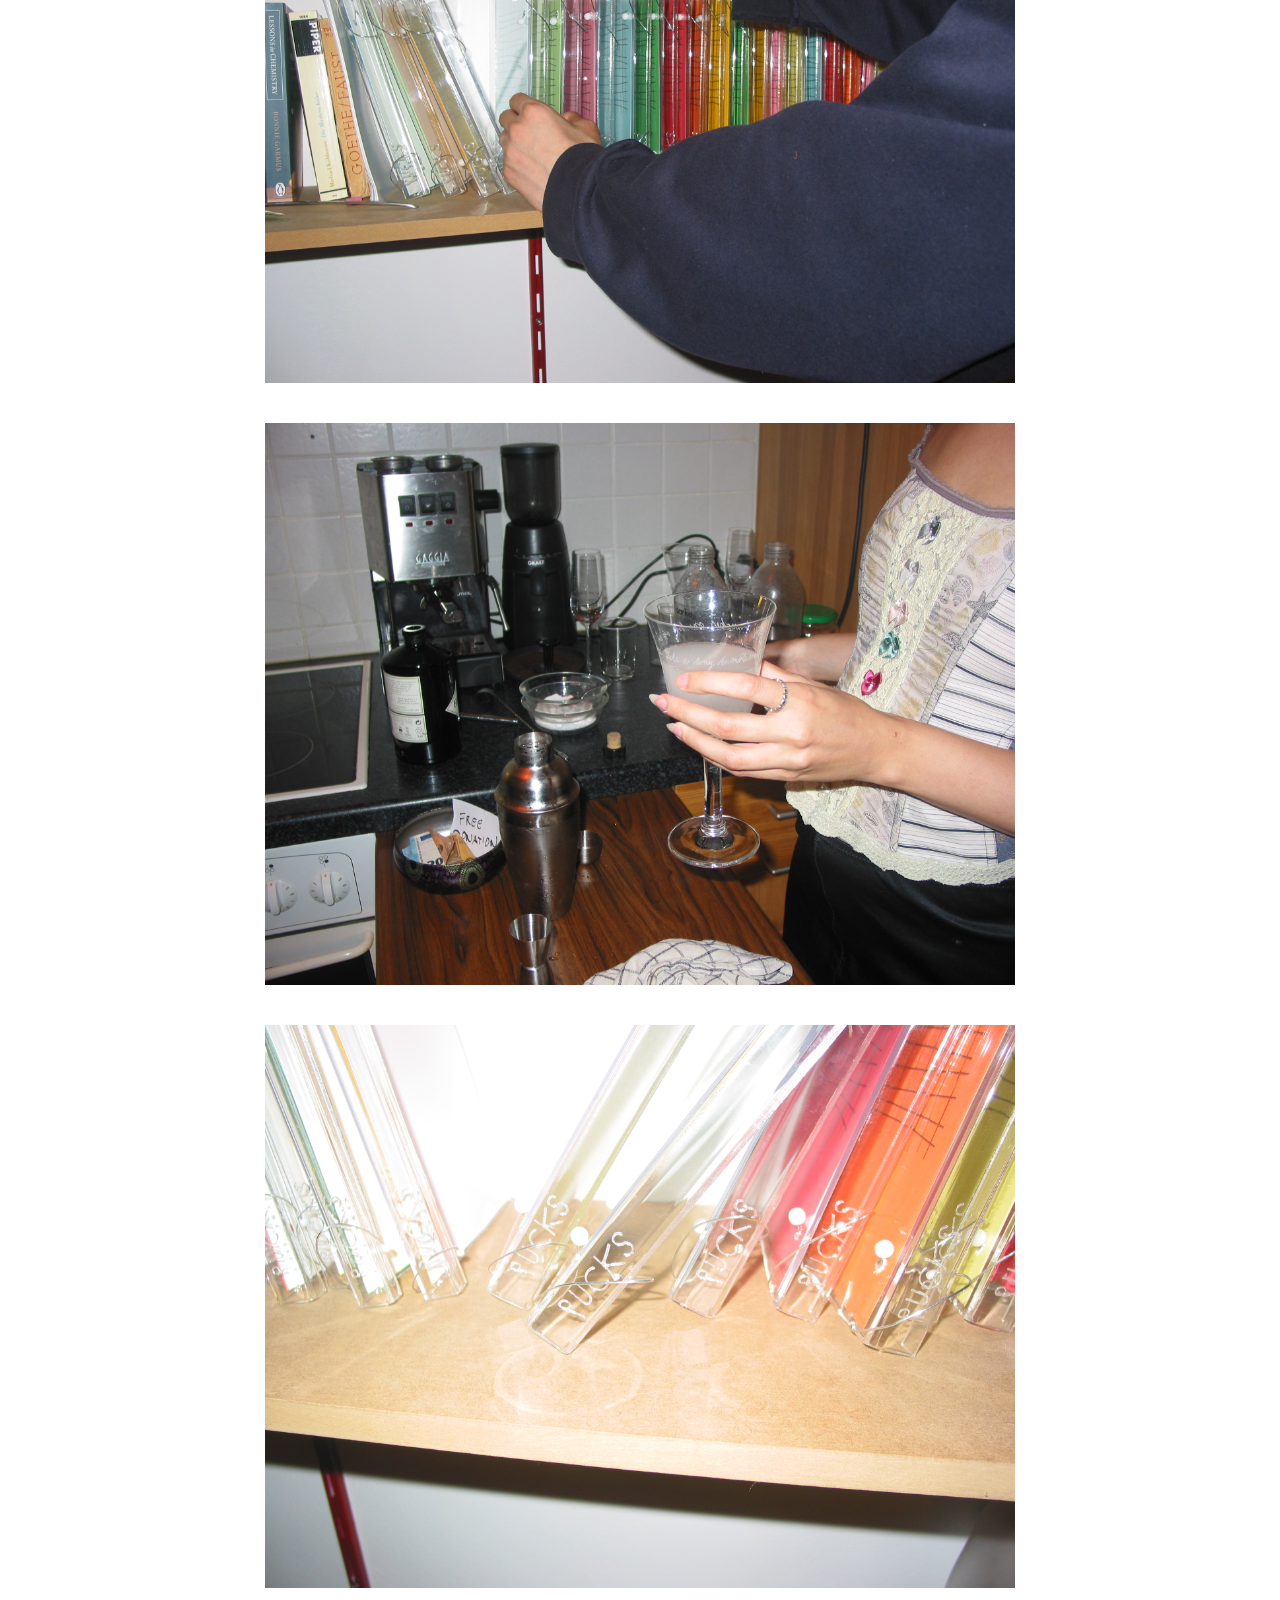
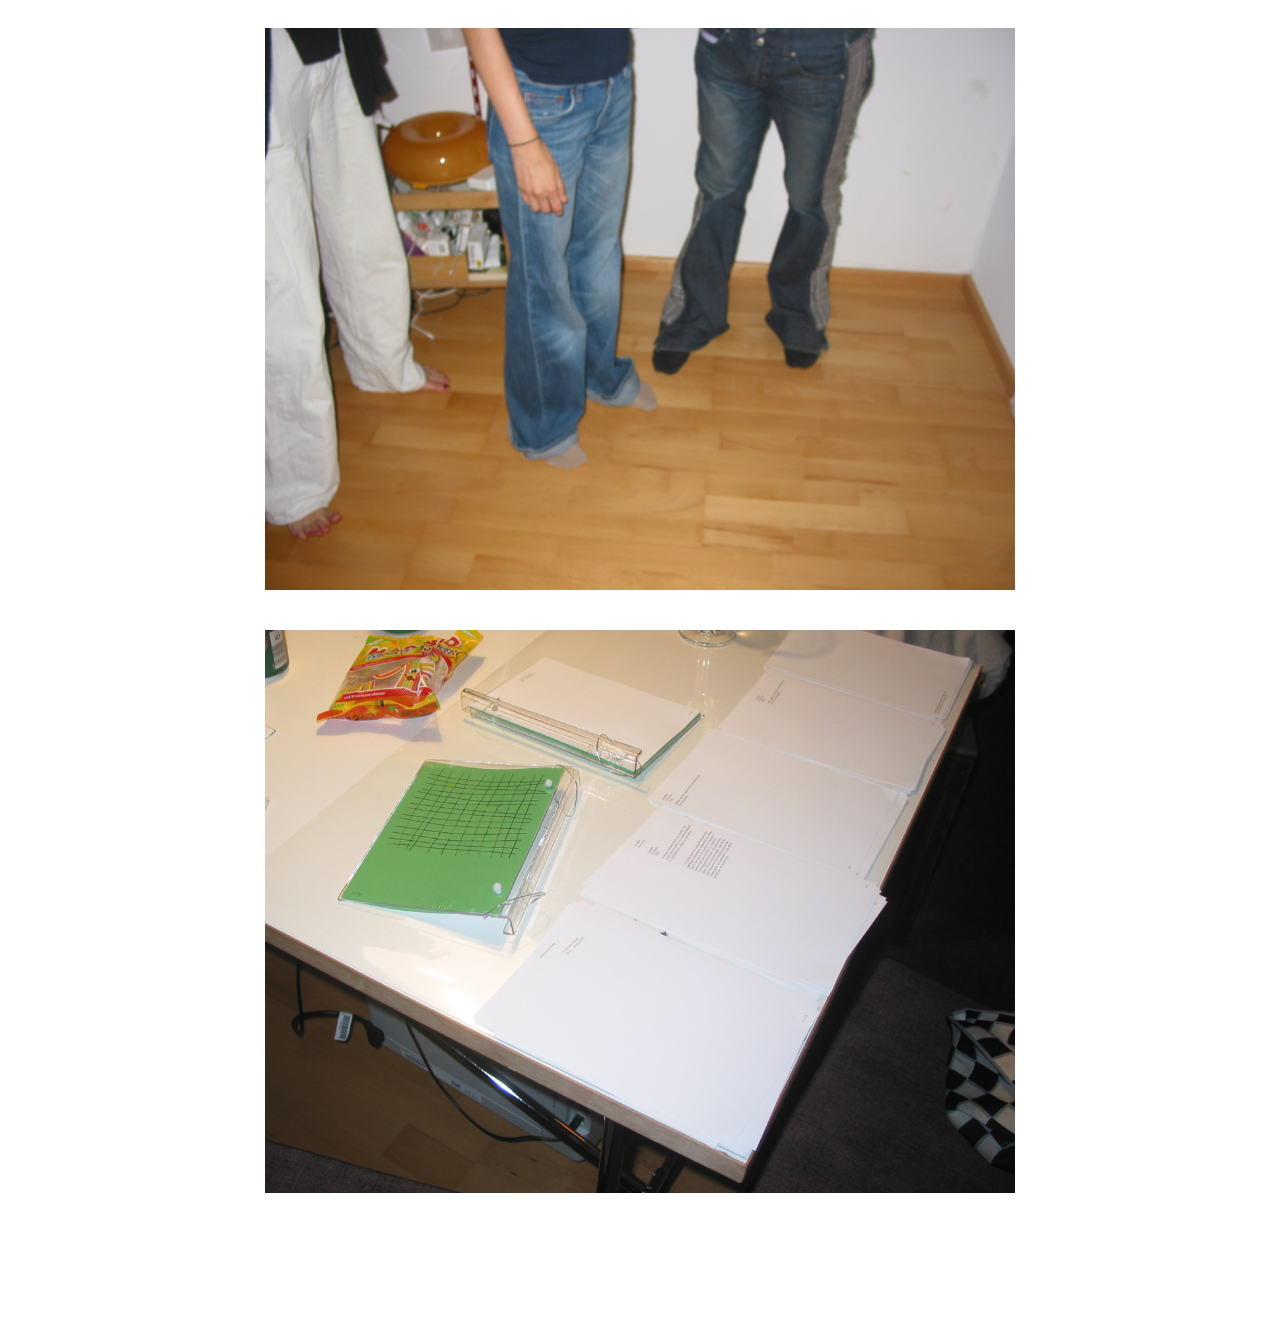
==== commit b503164f: "Update archive.html" ====
--- a/archive.html
+++ b/archive.html
@@ -27,11 +27,18 @@
     <main>
 
         <section class="archive-entry">
-            
-            <p>
-                Currently<br> 
+
+      <p> 
+                Upcoming<br> 
+                Jason Hirata <br>
+                Jason Hirata, Accumulator<br>
+                14.11 – 22.12.2026, <br>
+                Opening, 13.11., 17 – 22 h<br>
+                alongside a broadcasted reading by Céline Mathieu, who will present her recent text "Diagnosis" at 20 h <br>
+                open on Saturdays, 15:00-18:00 and via appointment <br>
+         
+            <p> 
                 Florence Jung, Sept. 20 – Oct. 18, <br>
-                open on Saturdays, 15:00-18:00 and via appointment <br>
                 No photographic documentation of the exhibition exists, Jung's works circulate primarily through oral accounts and secondary sources. Her contribution to the publication consists of the written scenarios realized in the exhibition.
             </p>
 
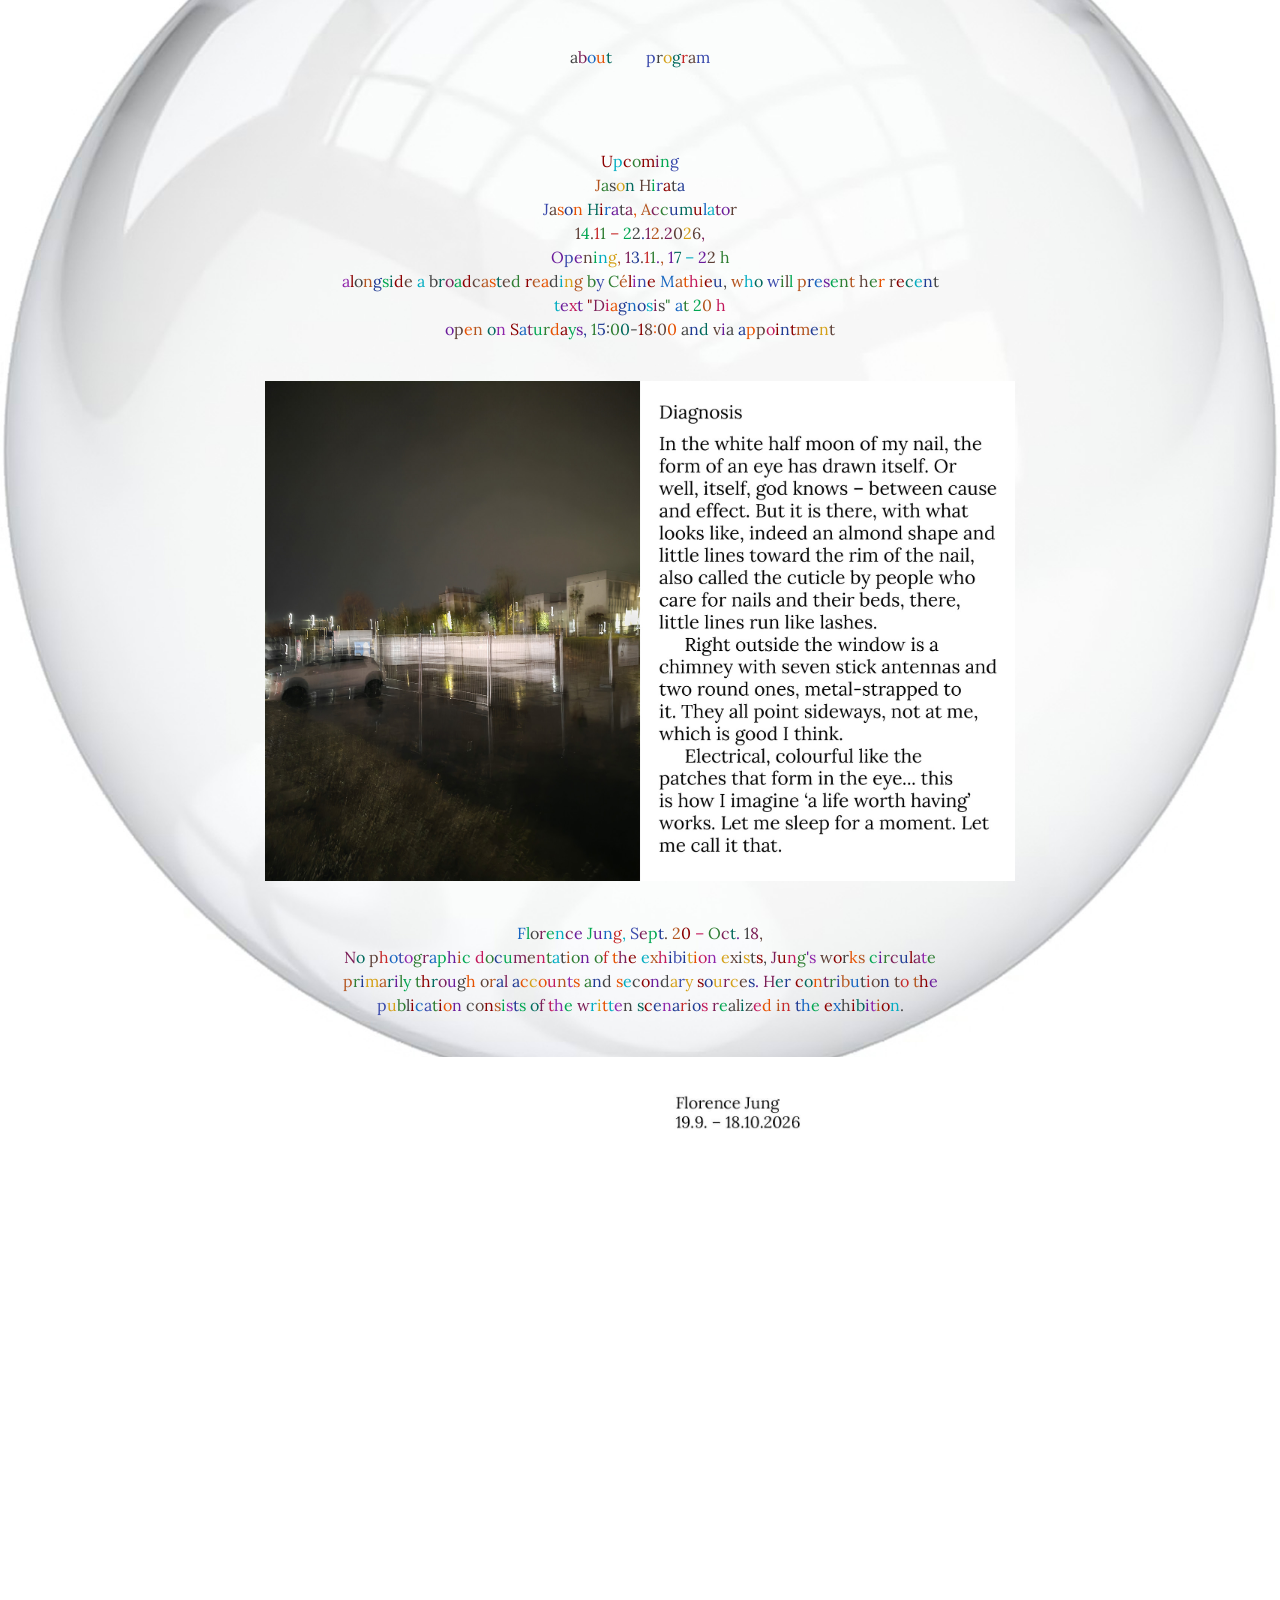
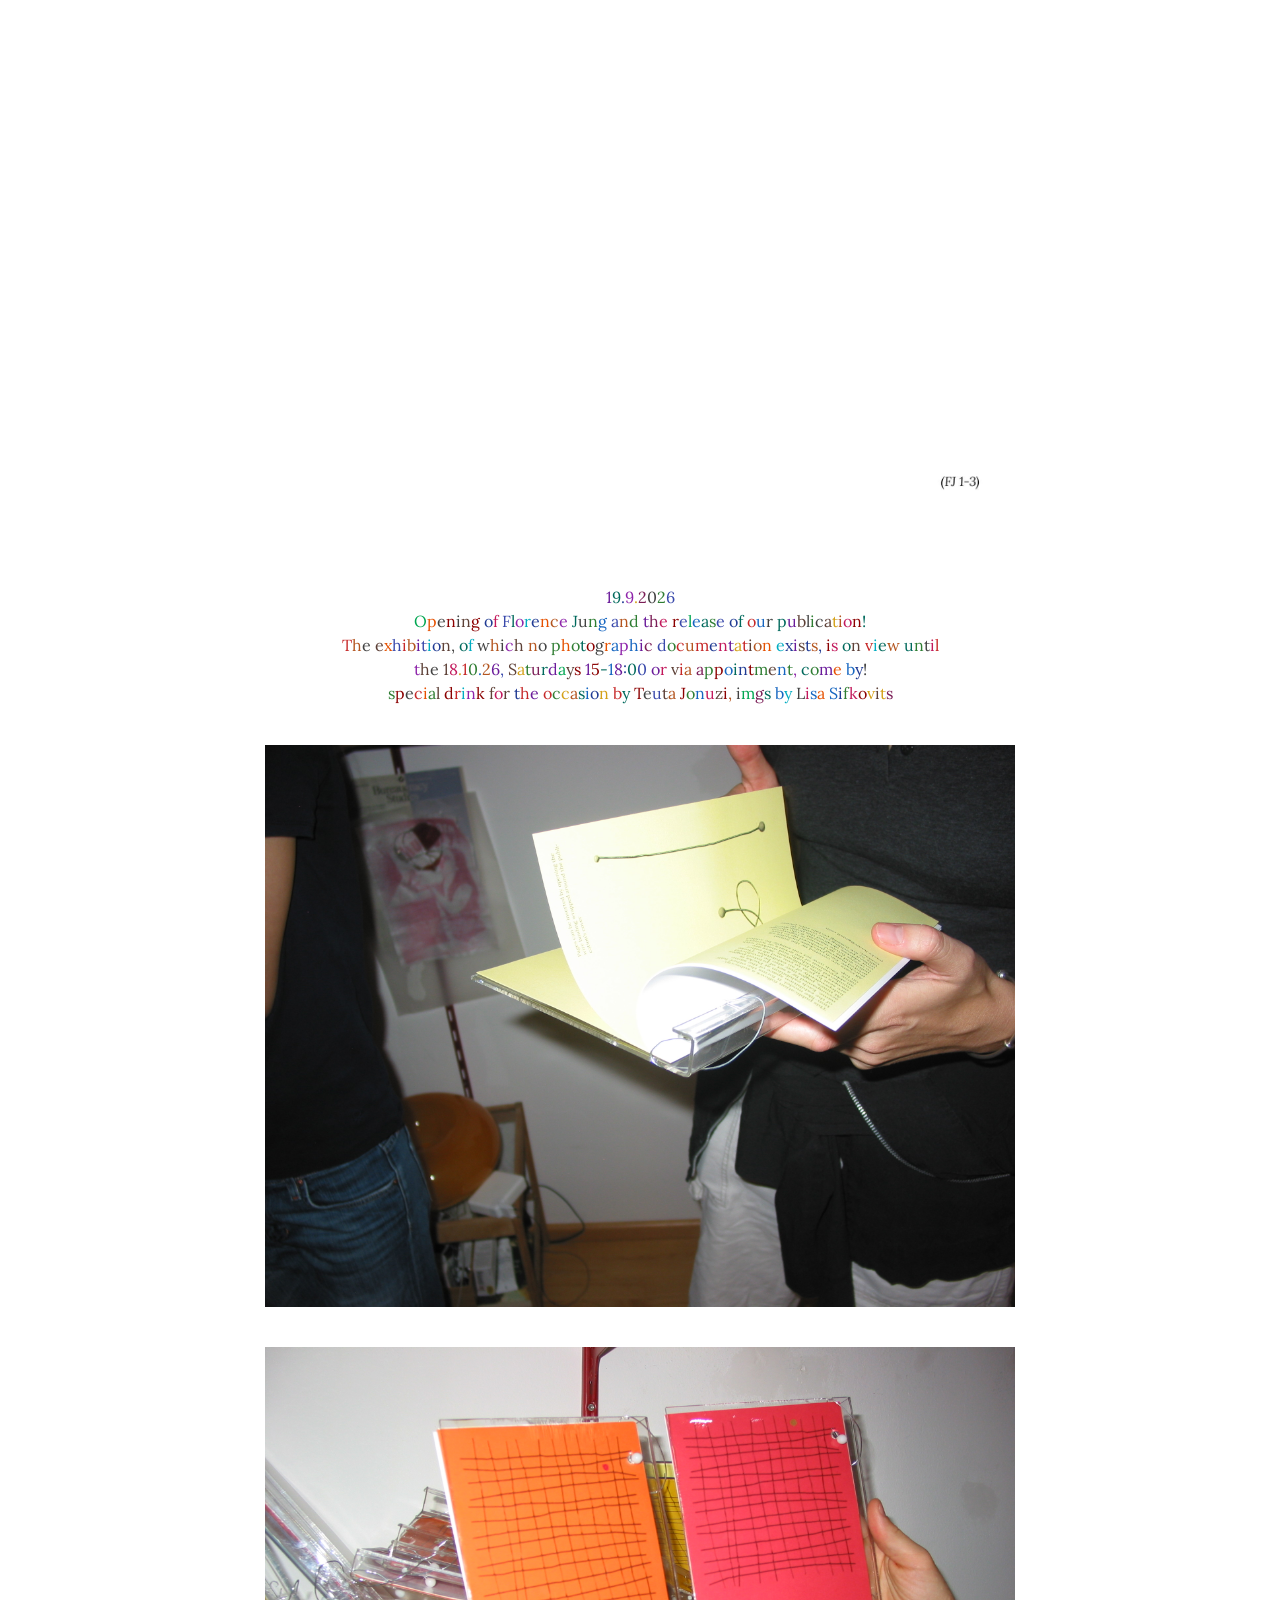
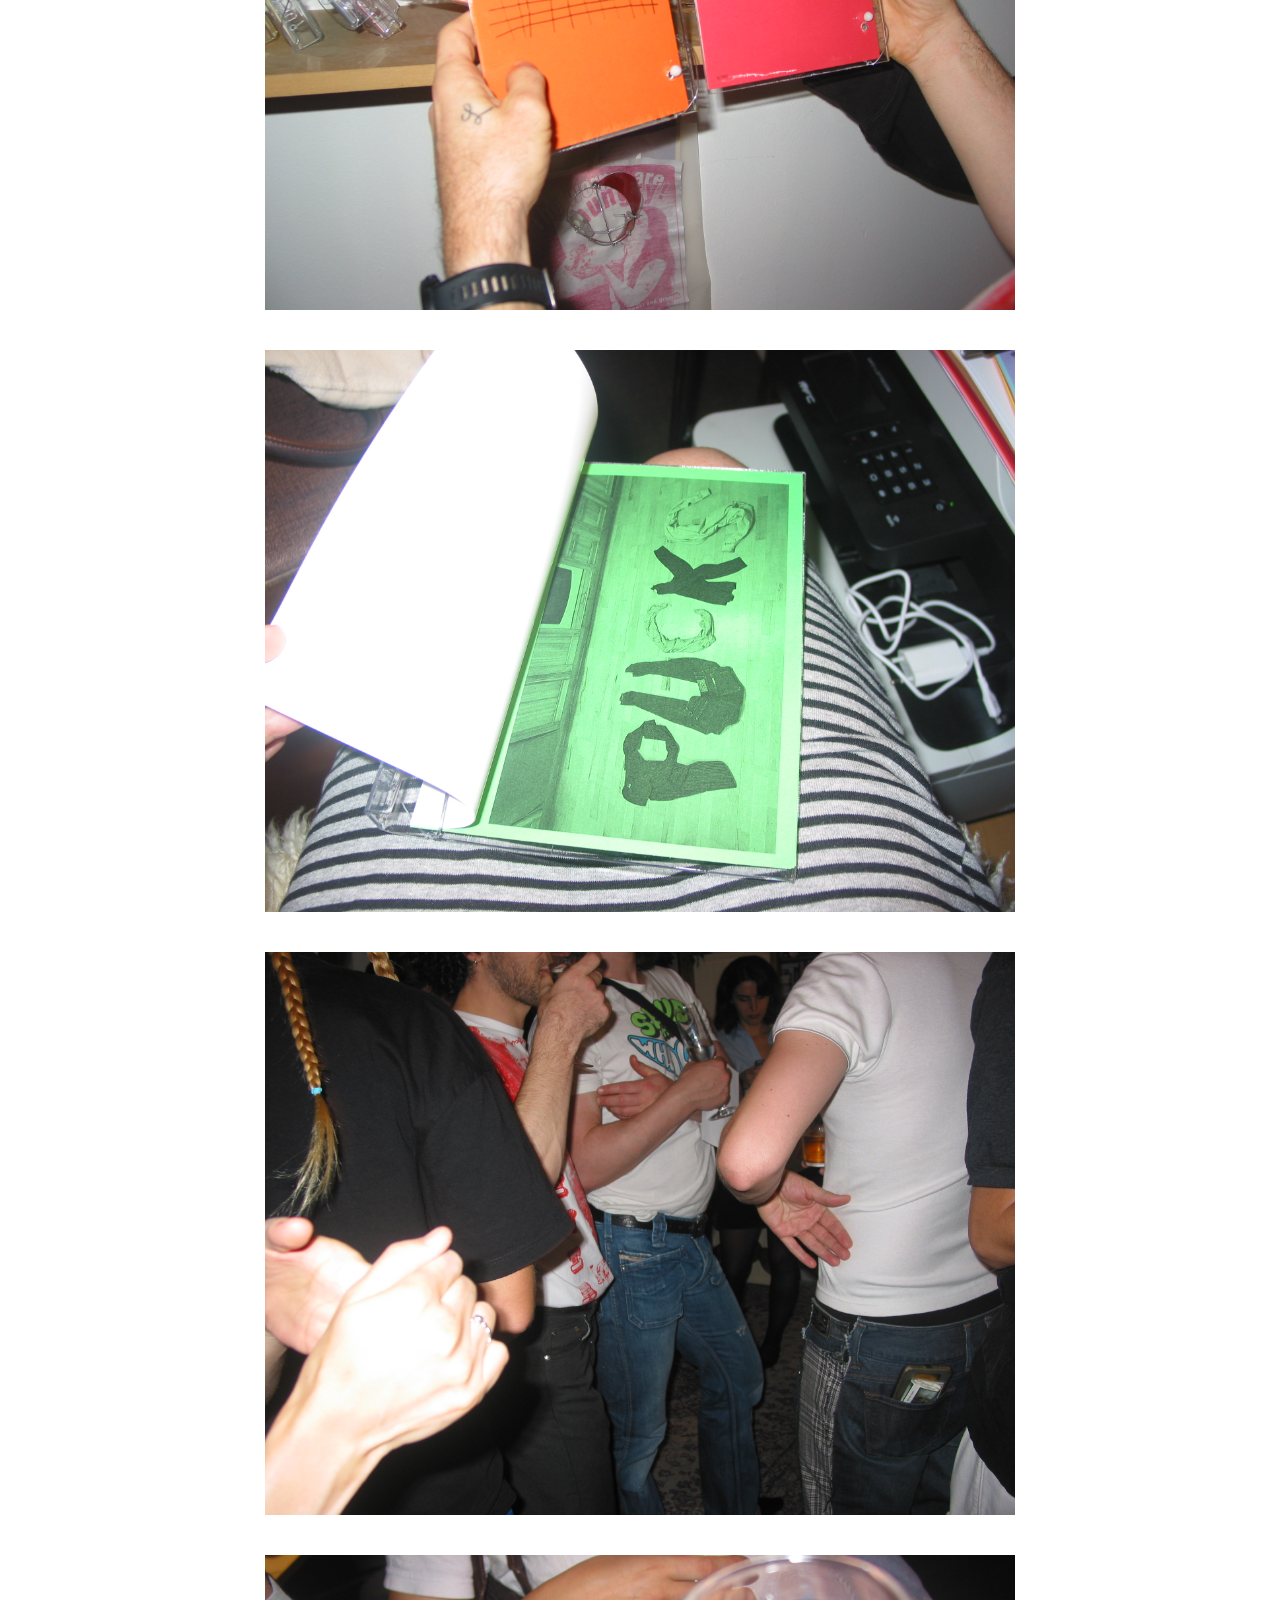
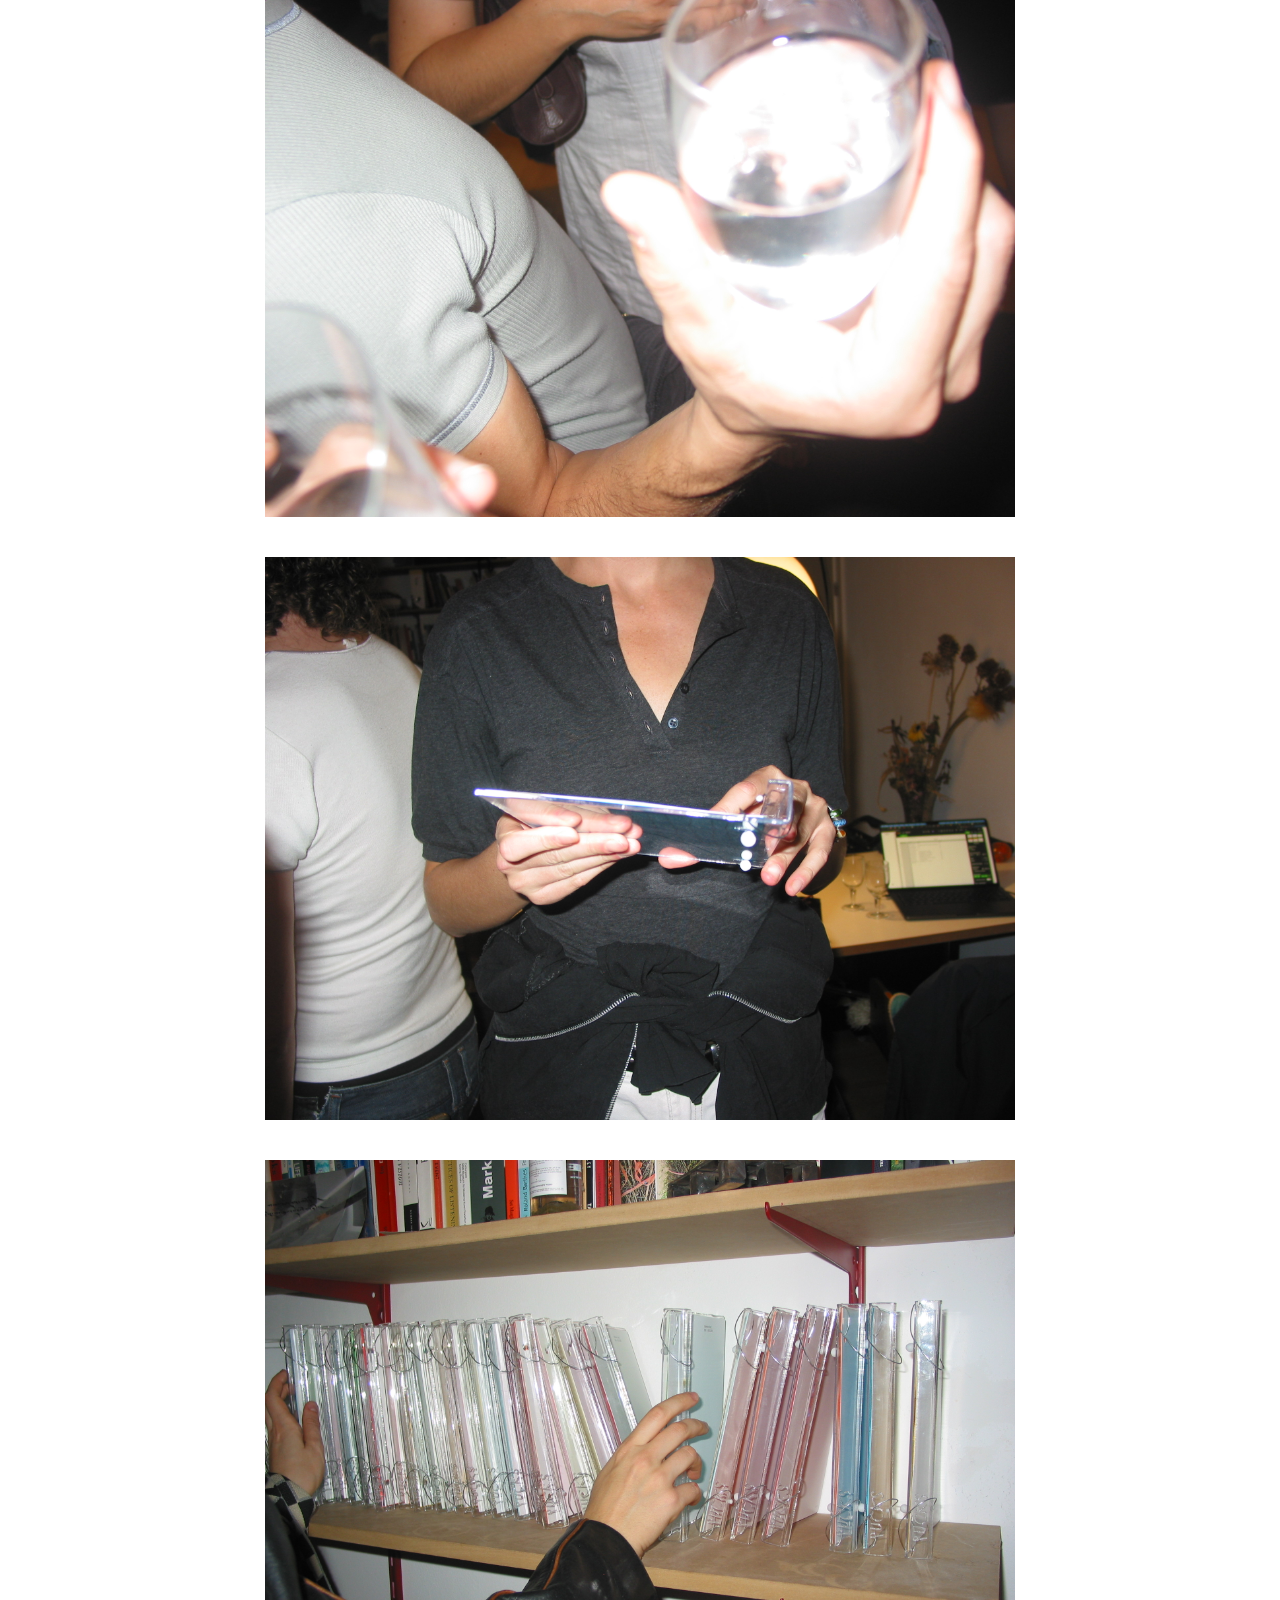
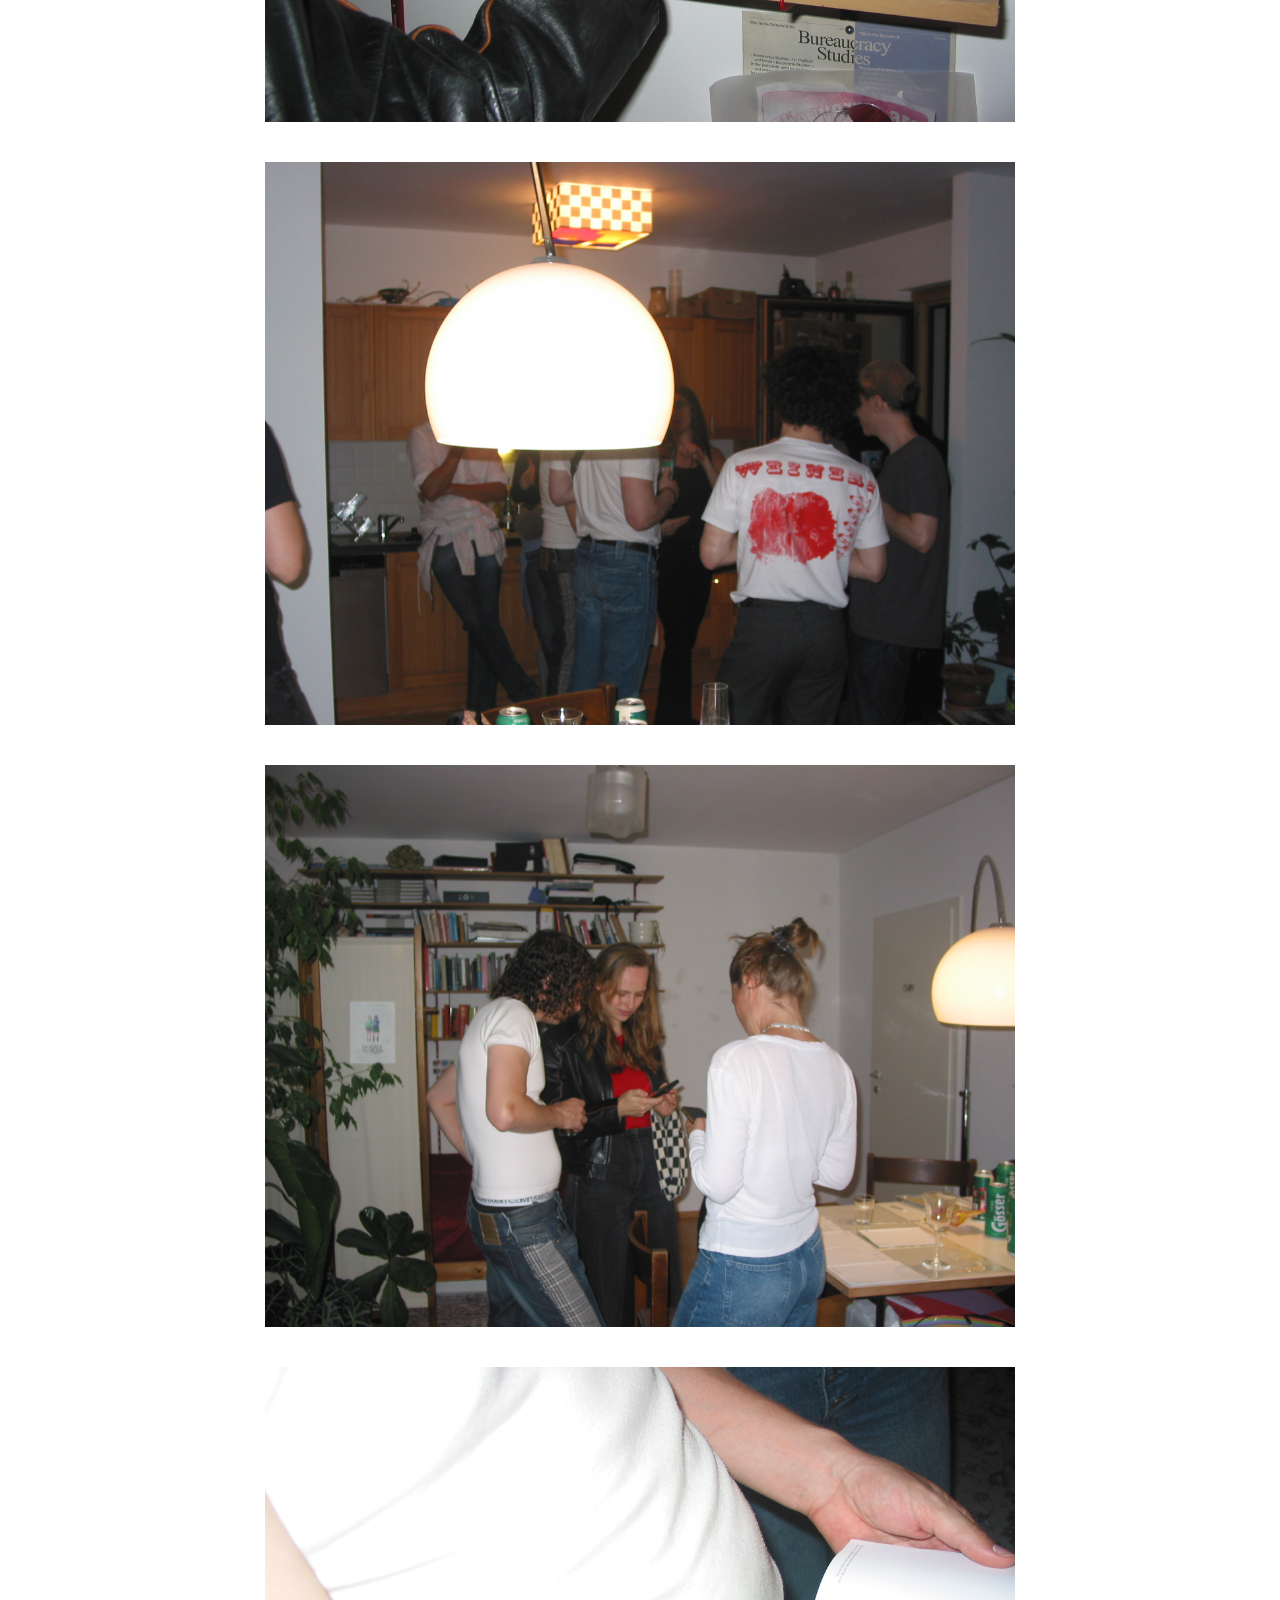
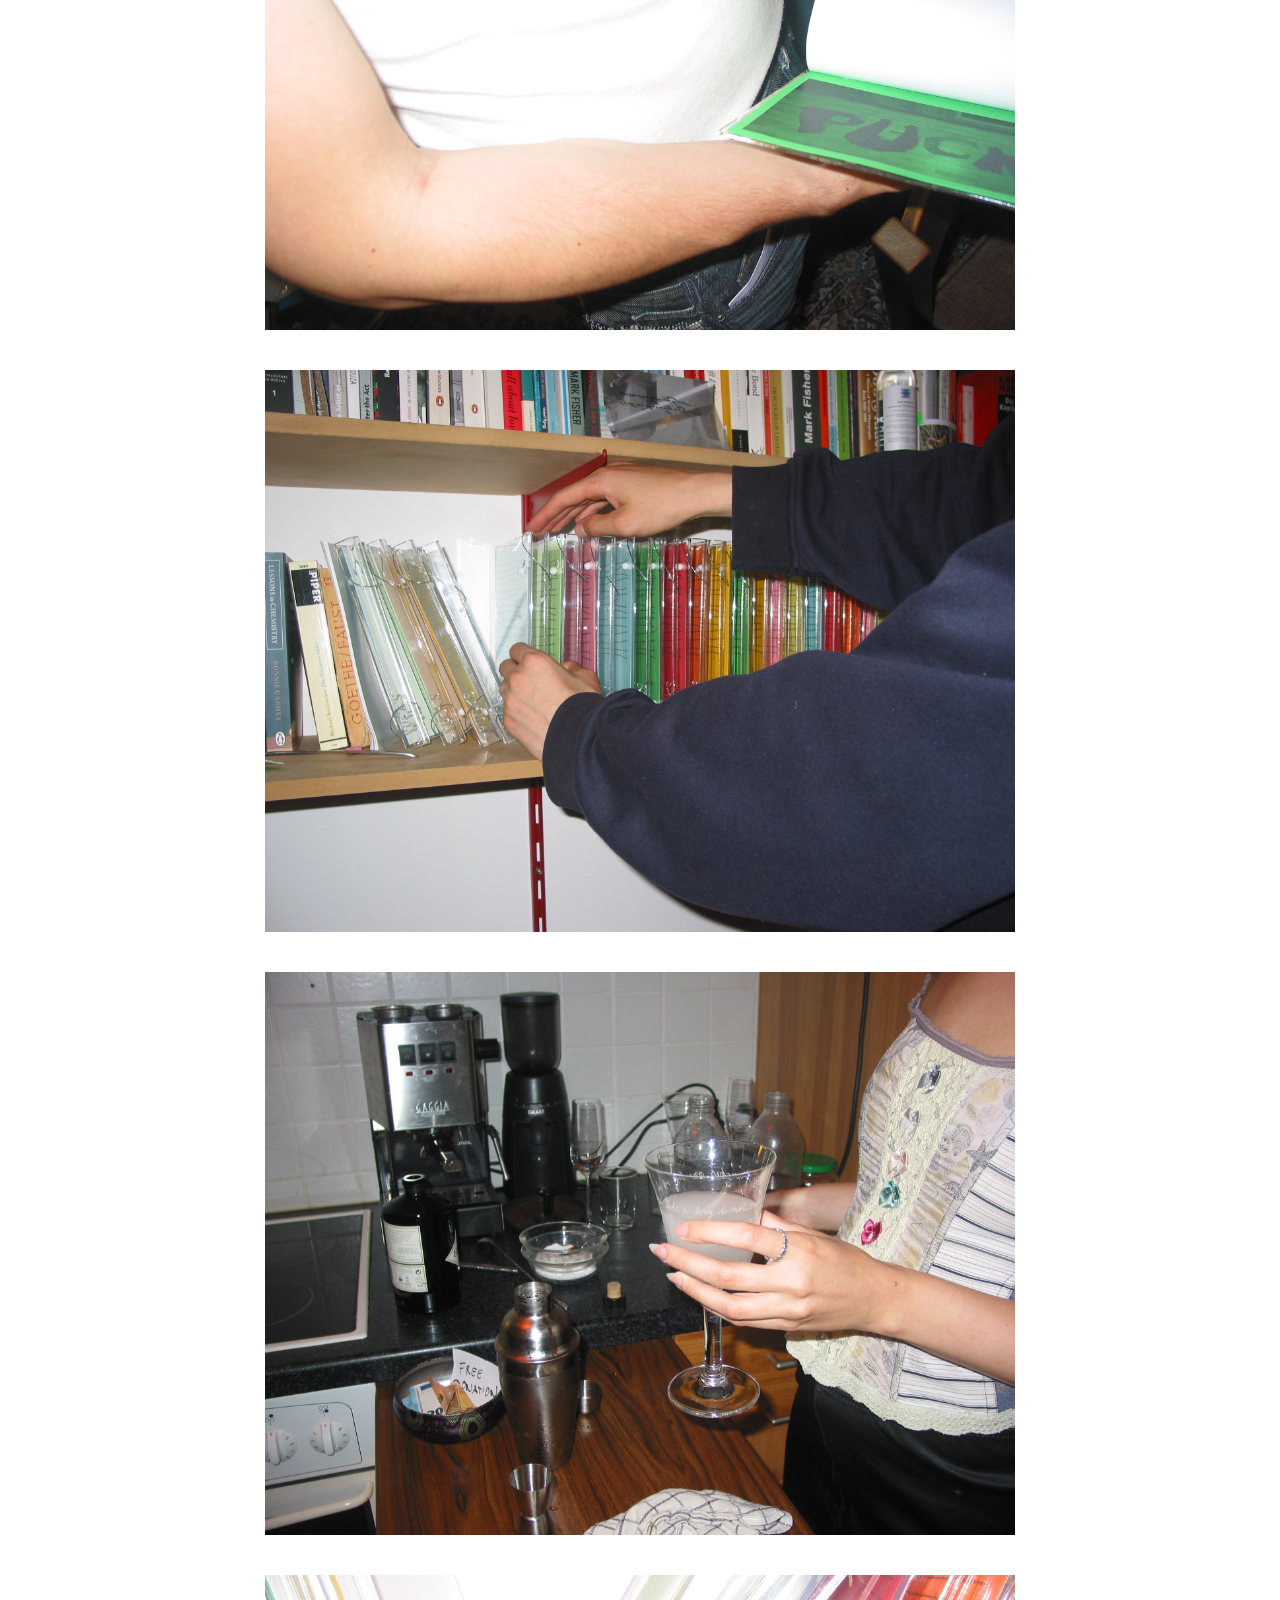
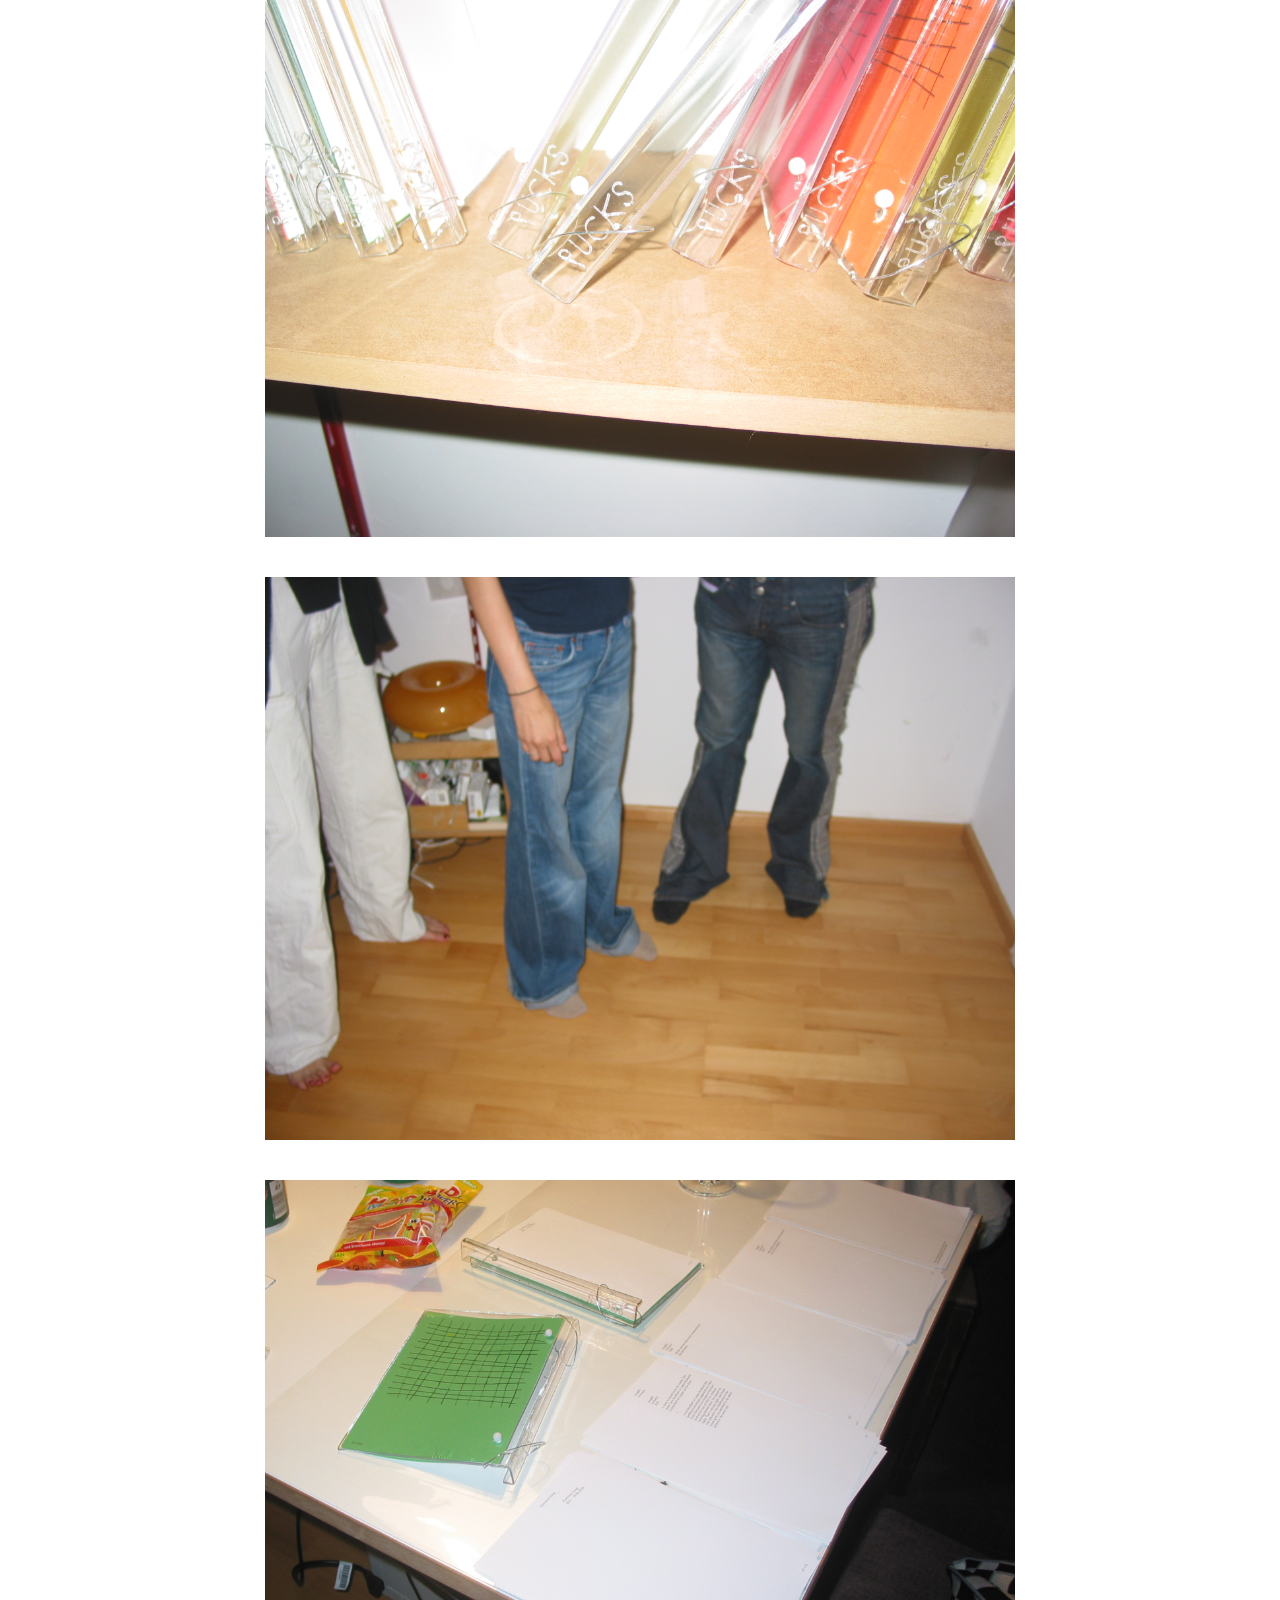
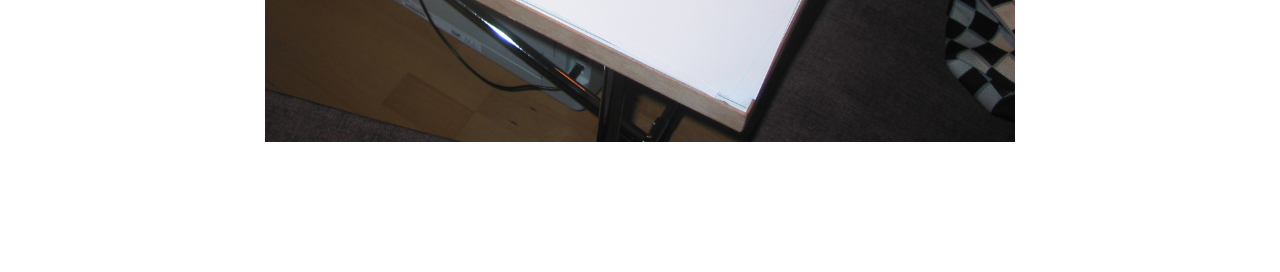
==== commit 050da8d7: "Update archive.html" ====
--- a/archive.html
+++ b/archive.html
@@ -36,7 +36,10 @@
                 Opening, 13.11., 17 – 22 h<br>
                 alongside a broadcasted reading by Céline Mathieu, who will present her recent text "Diagnosis" at 20 h <br>
                 open on Saturdays, 15:00-18:00 and via appointment <br>
-         
+            </p>
+            
+            <img src="images/mail.jpg" alt="Project image">
+            
             <p> 
                 Florence Jung, Sept. 20 – Oct. 18, <br>
                 No photographic documentation of the exhibition exists, Jung's works circulate primarily through oral accounts and secondary sources. Her contribution to the publication consists of the written scenarios realized in the exhibition.
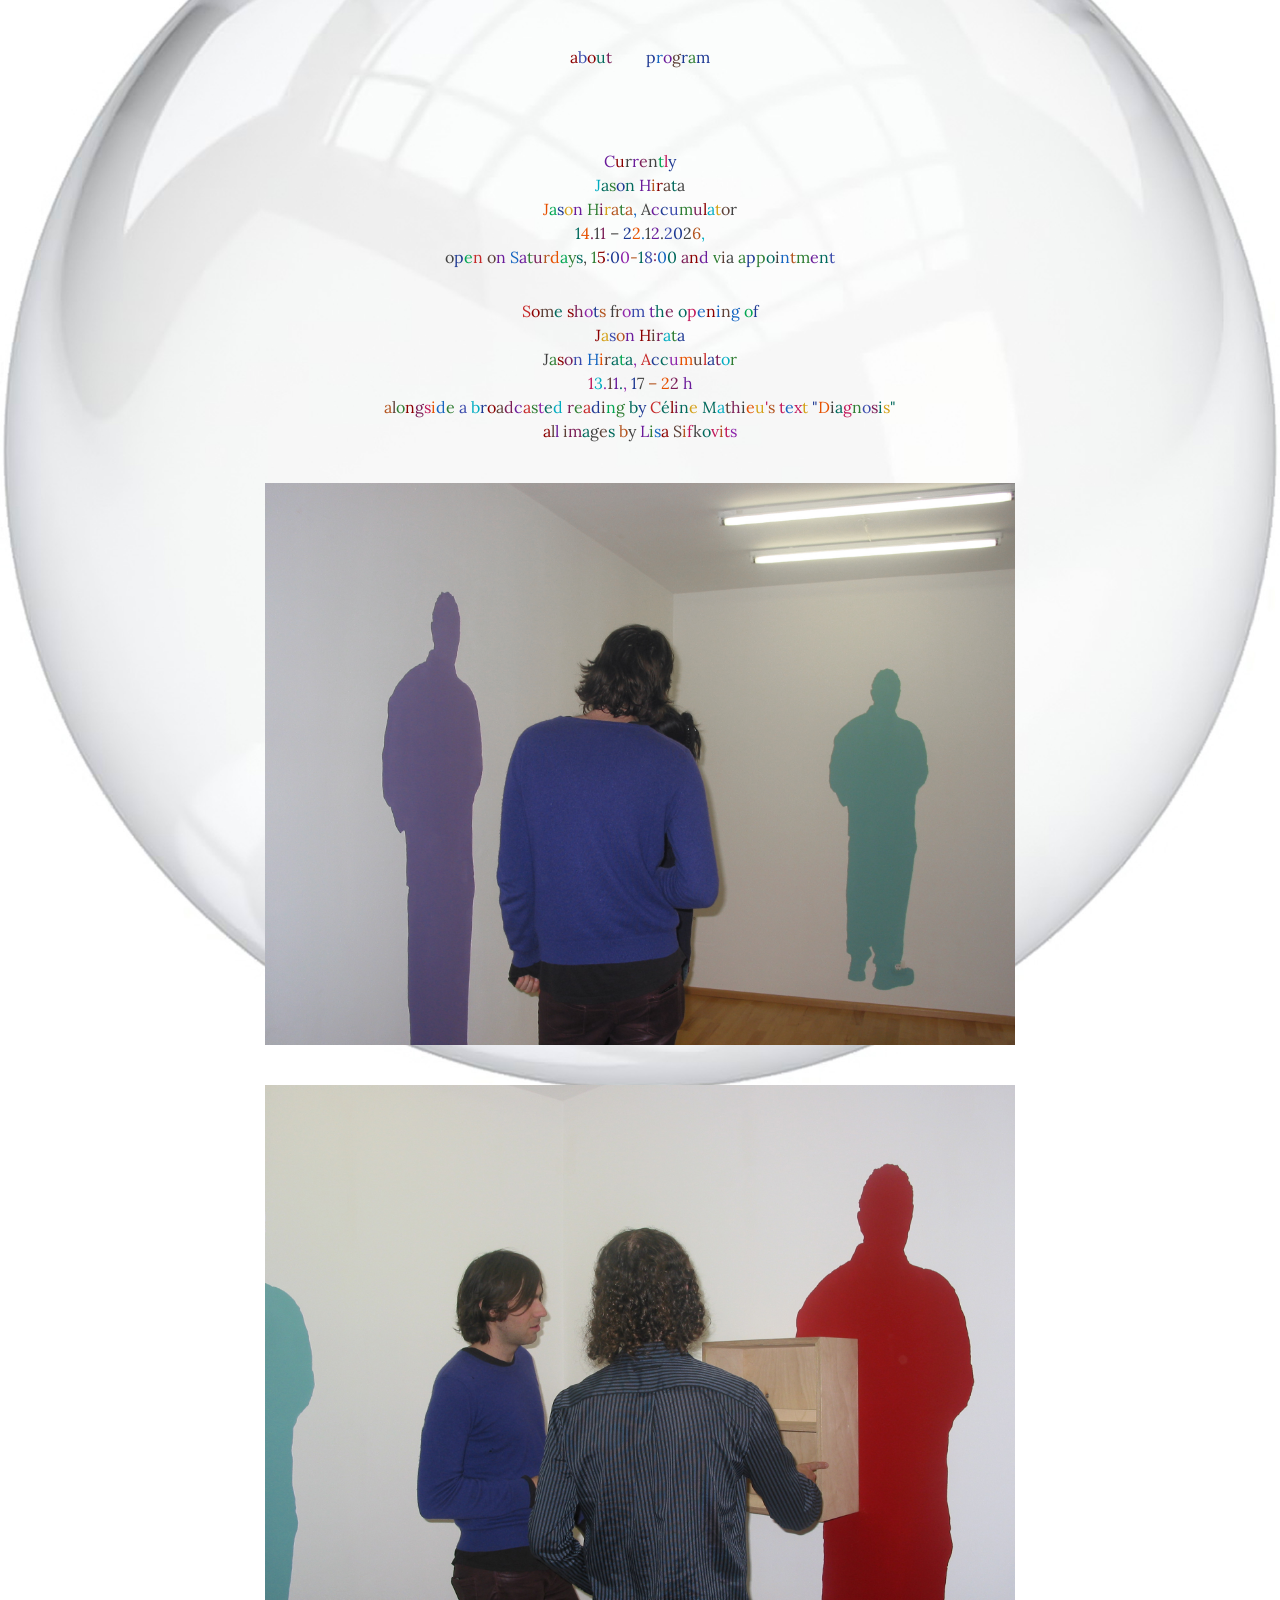
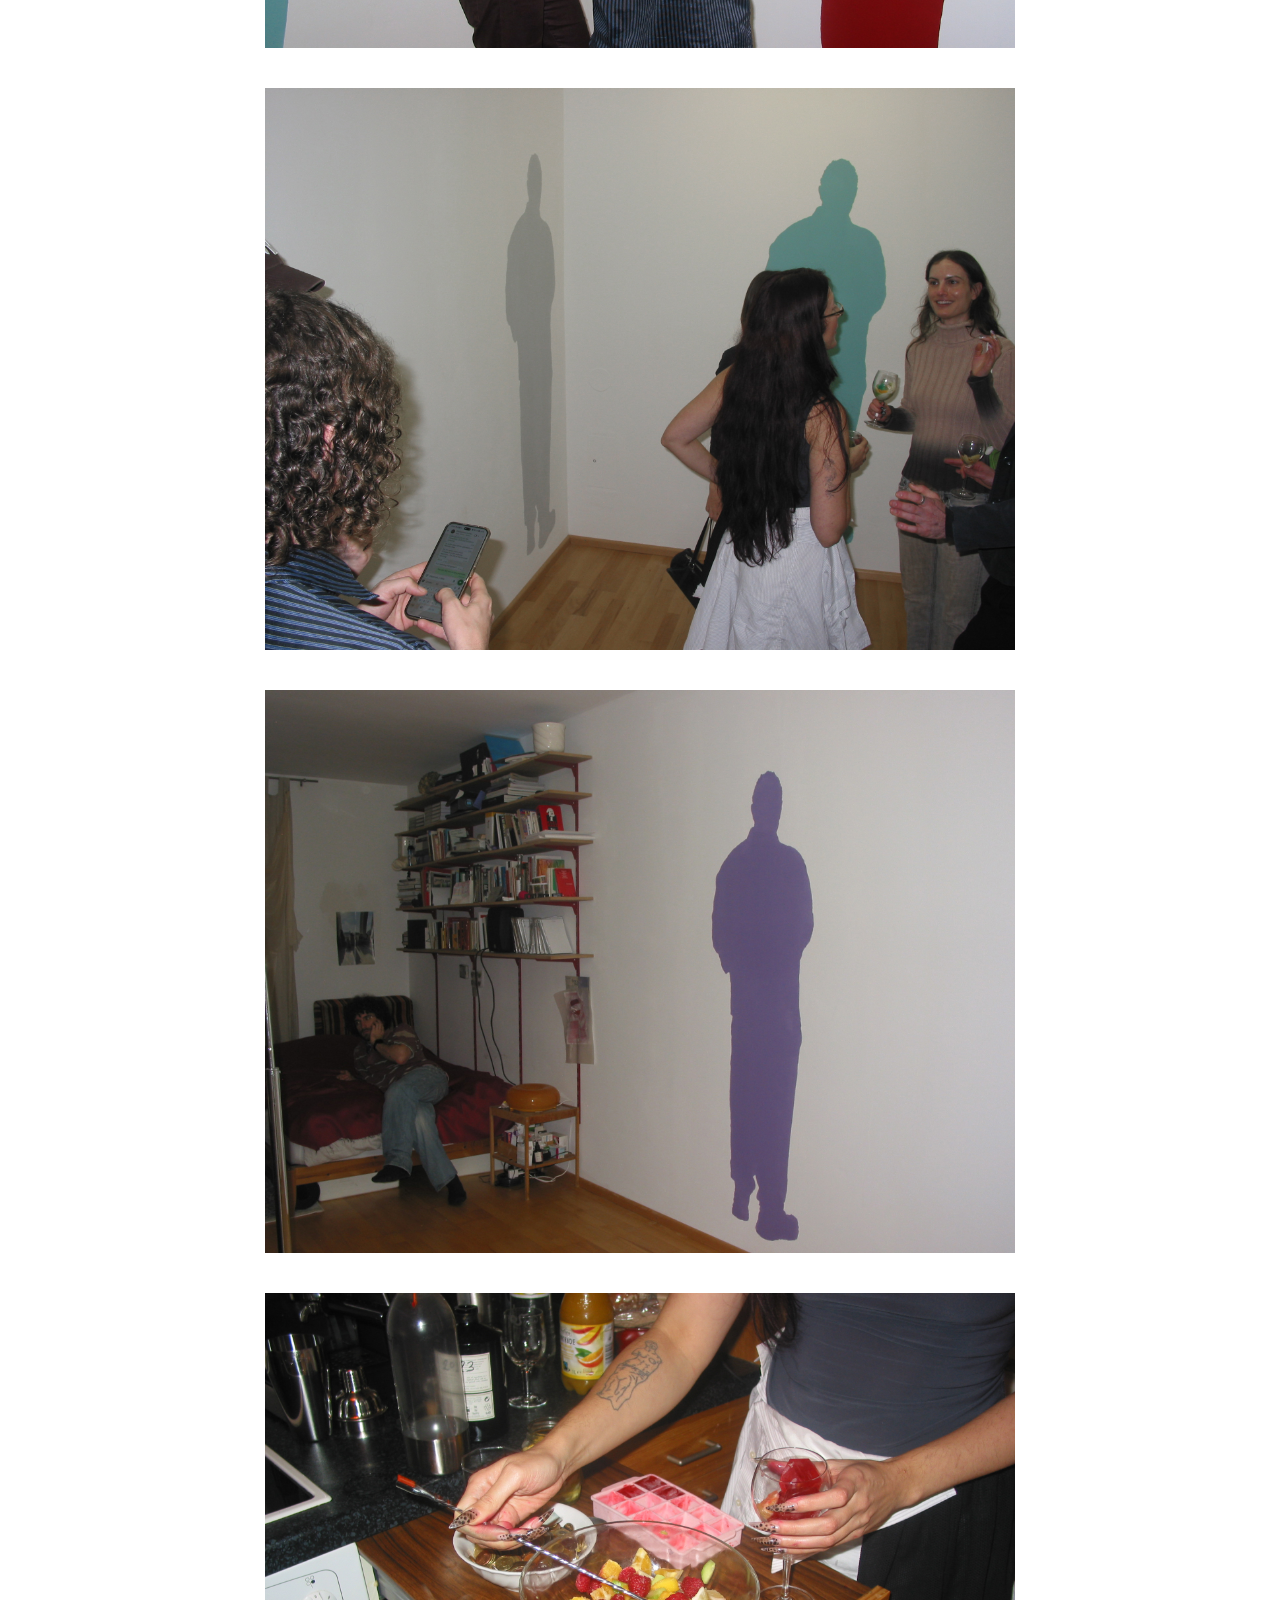
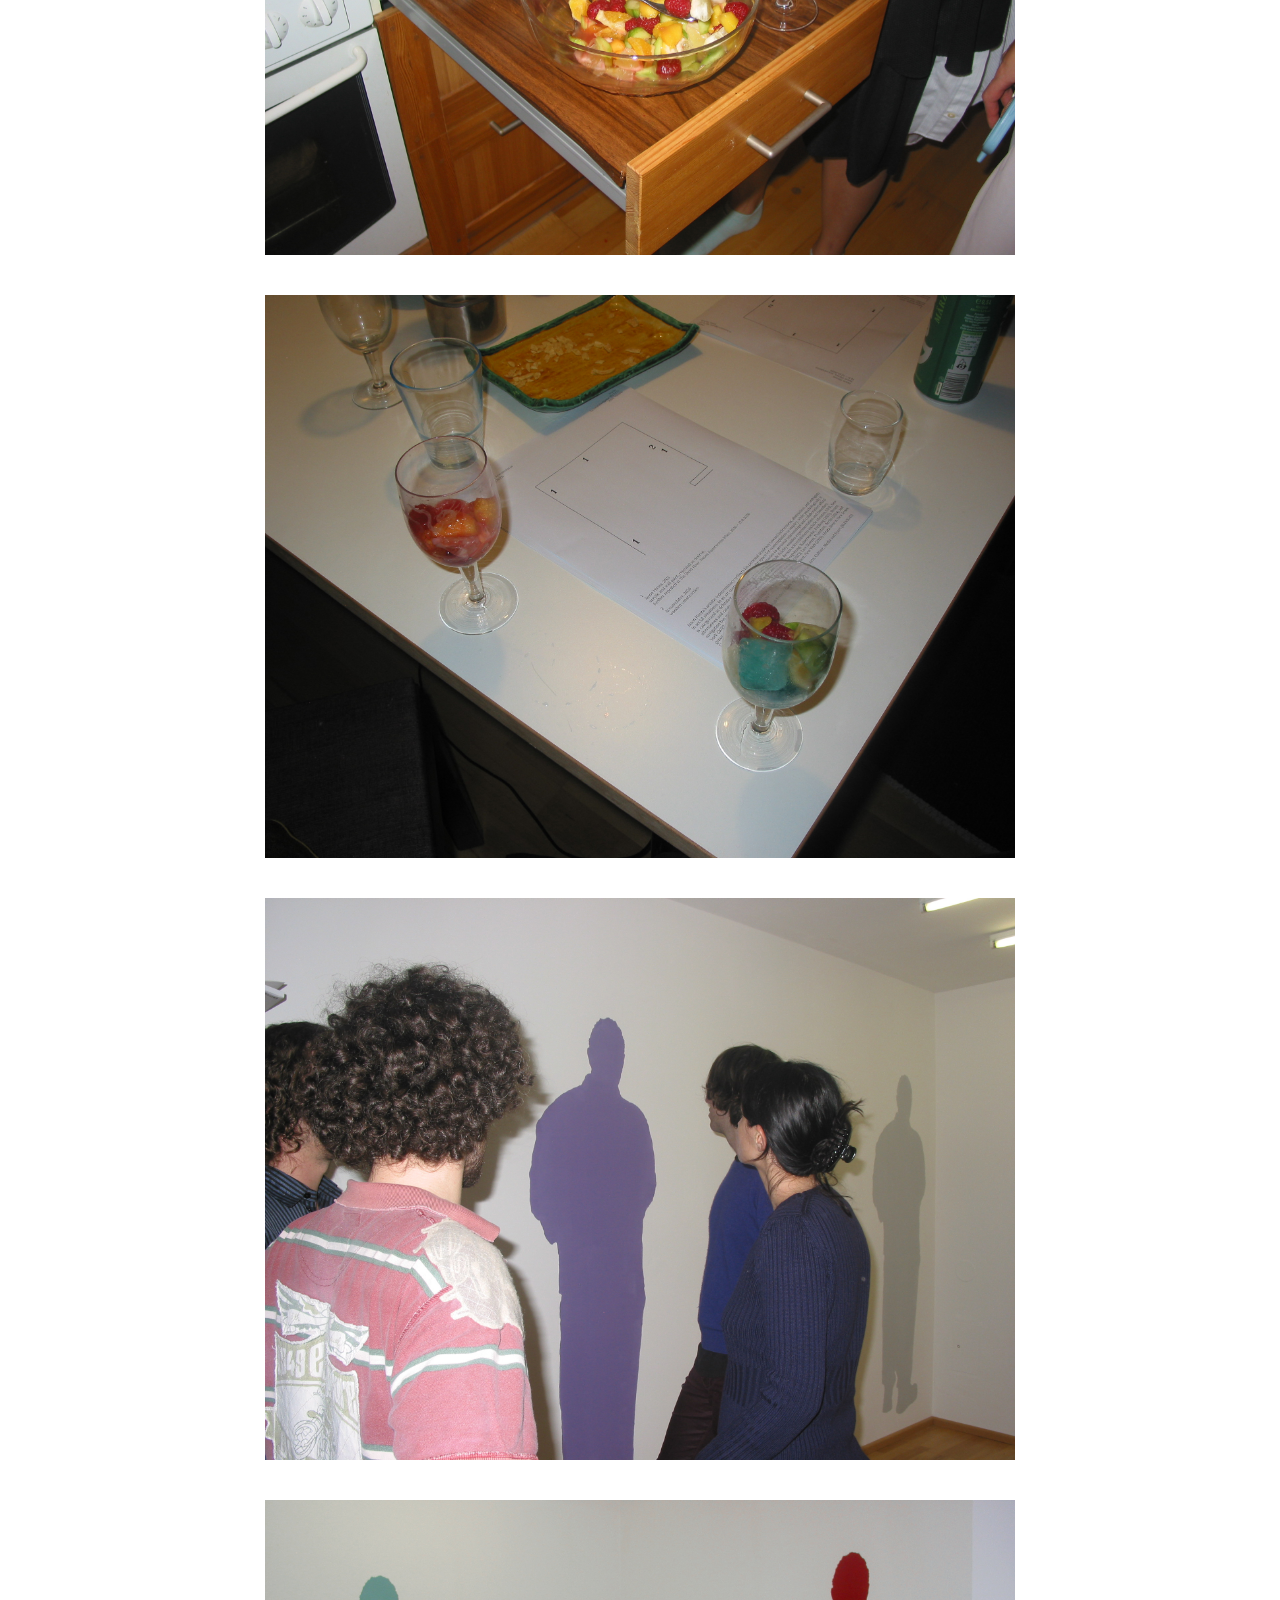
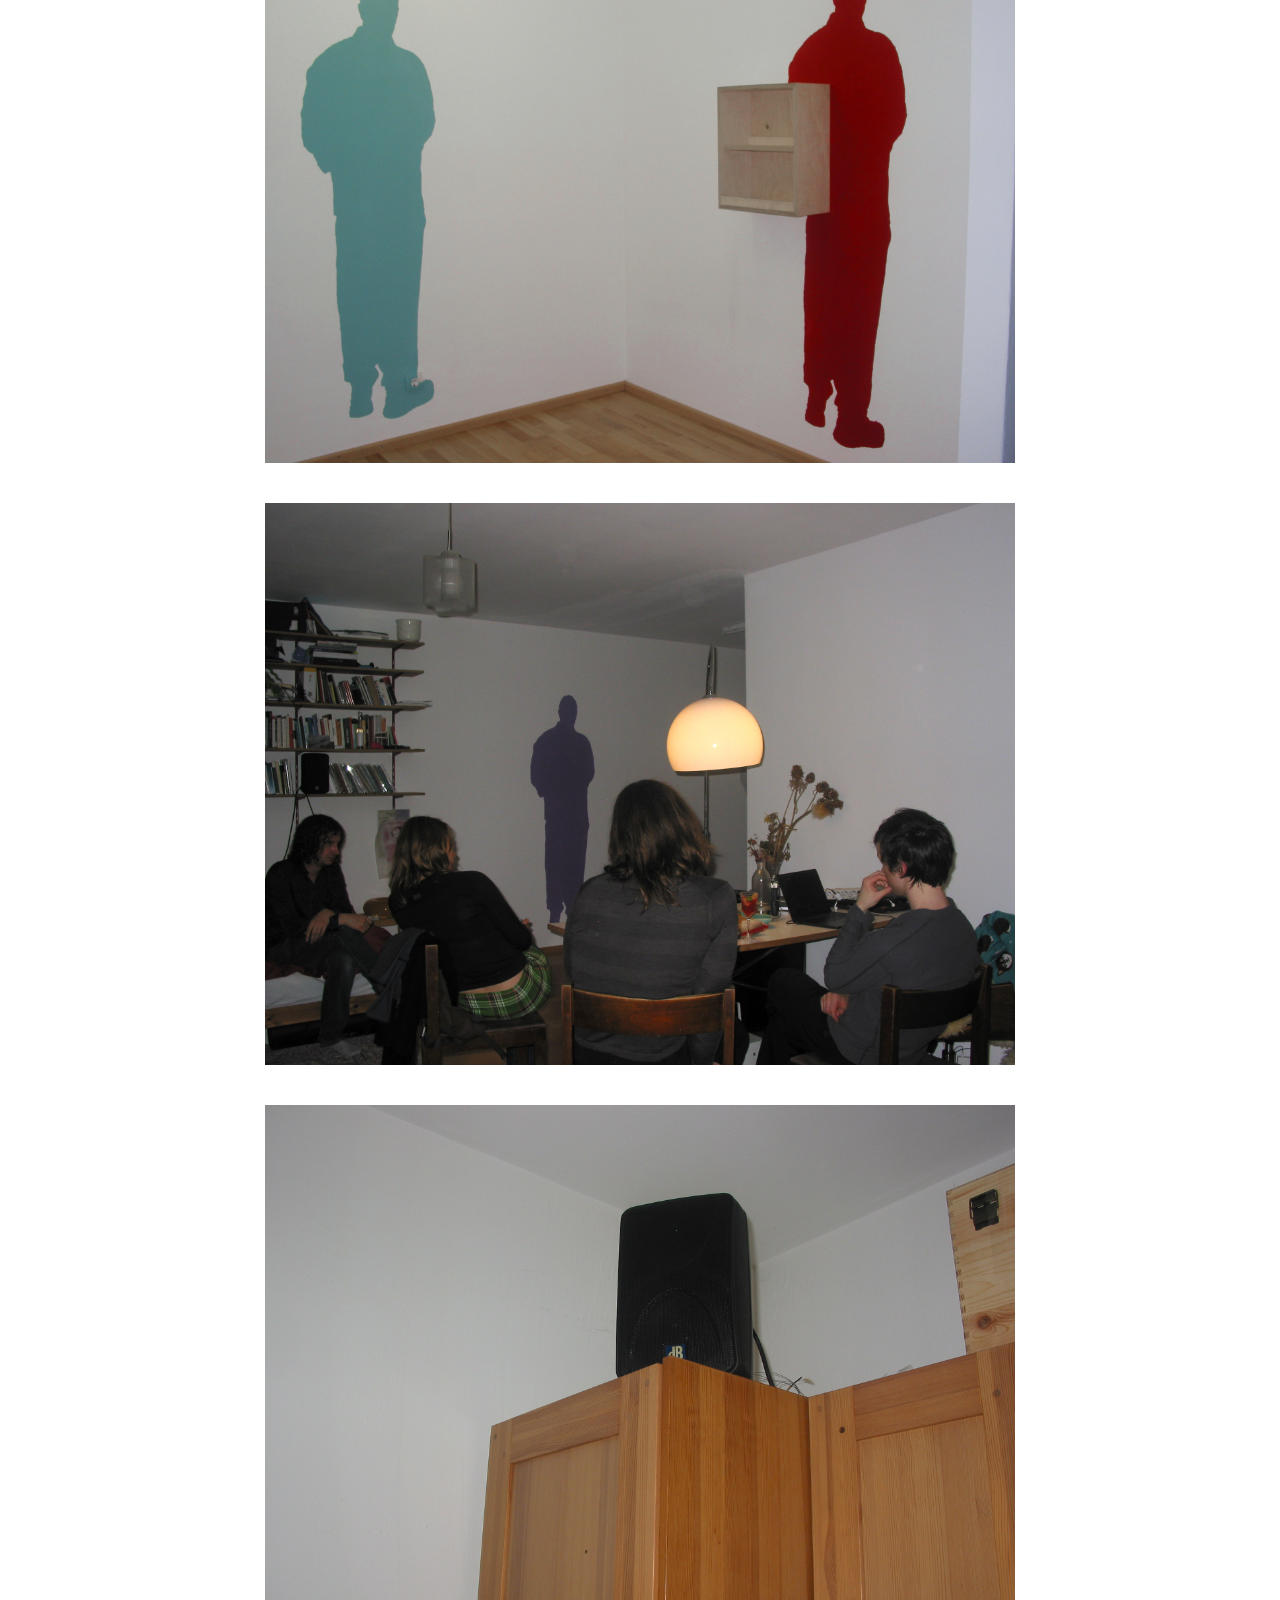
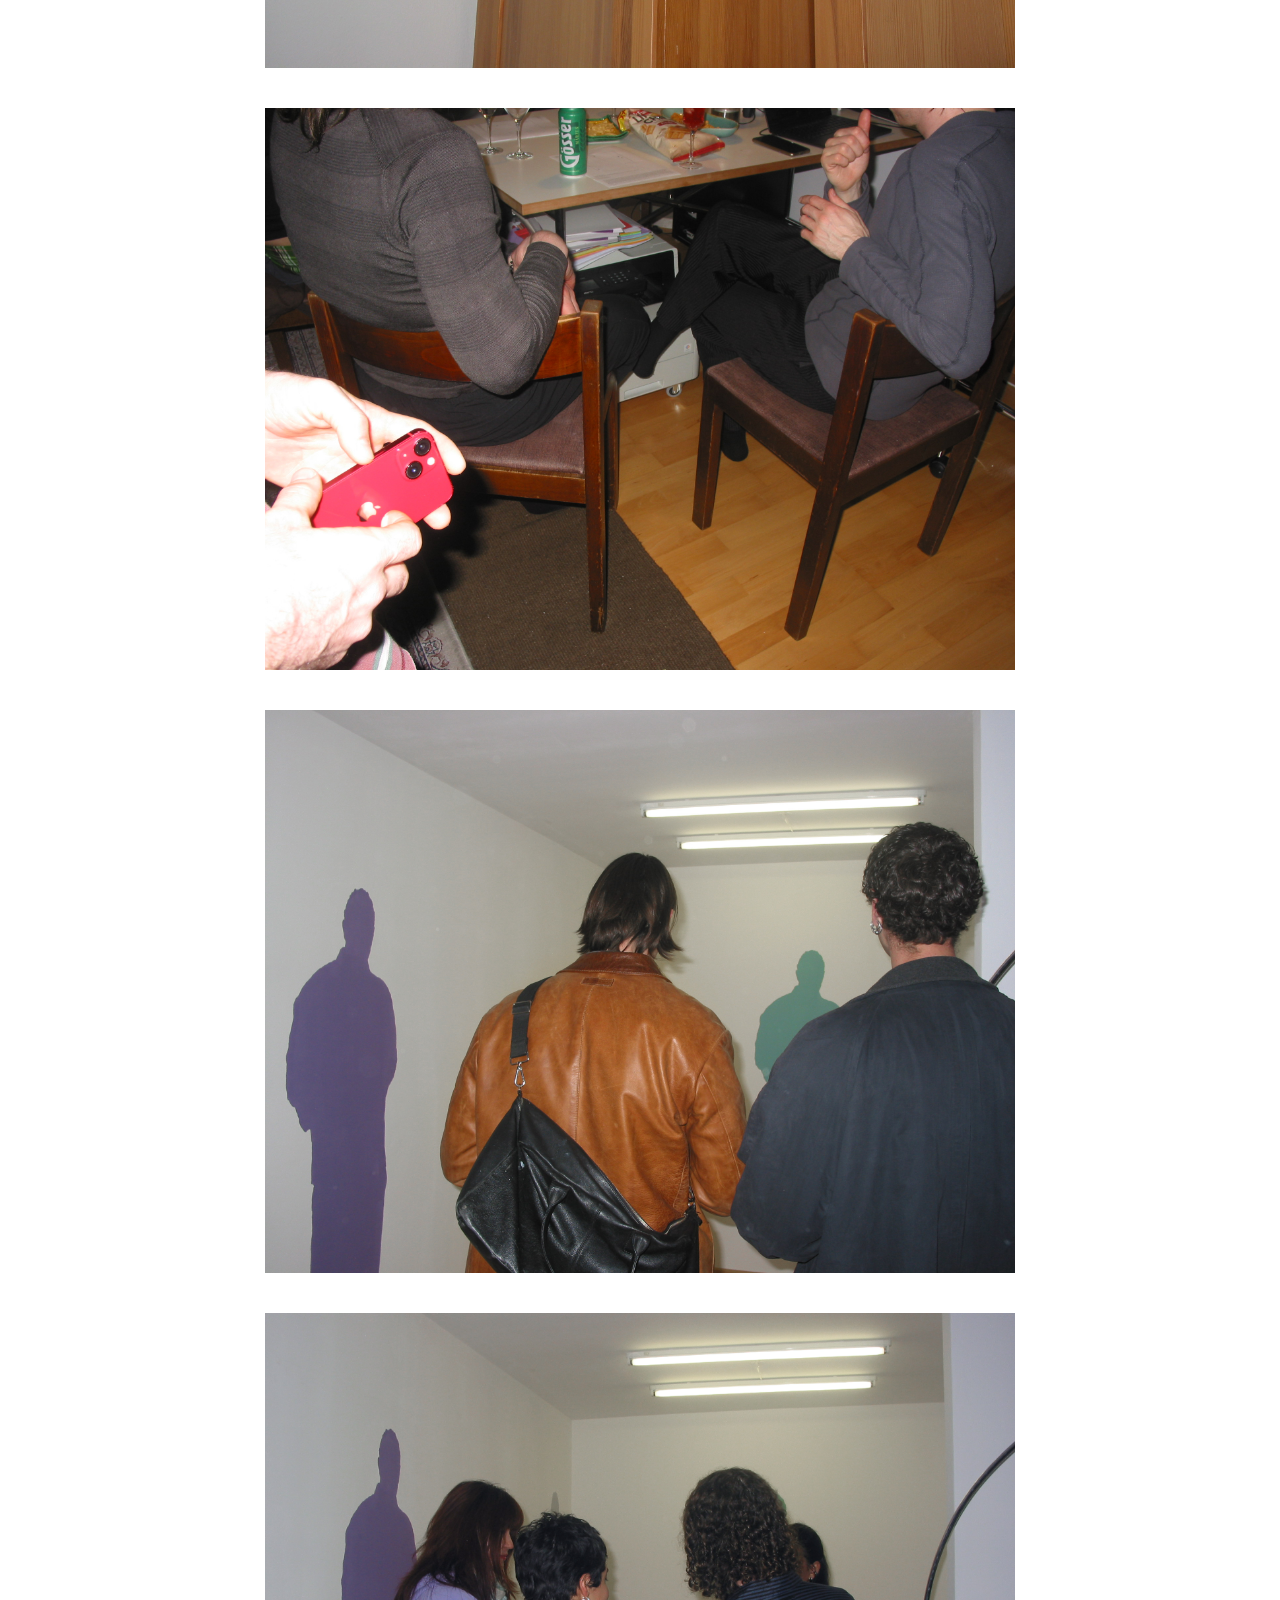
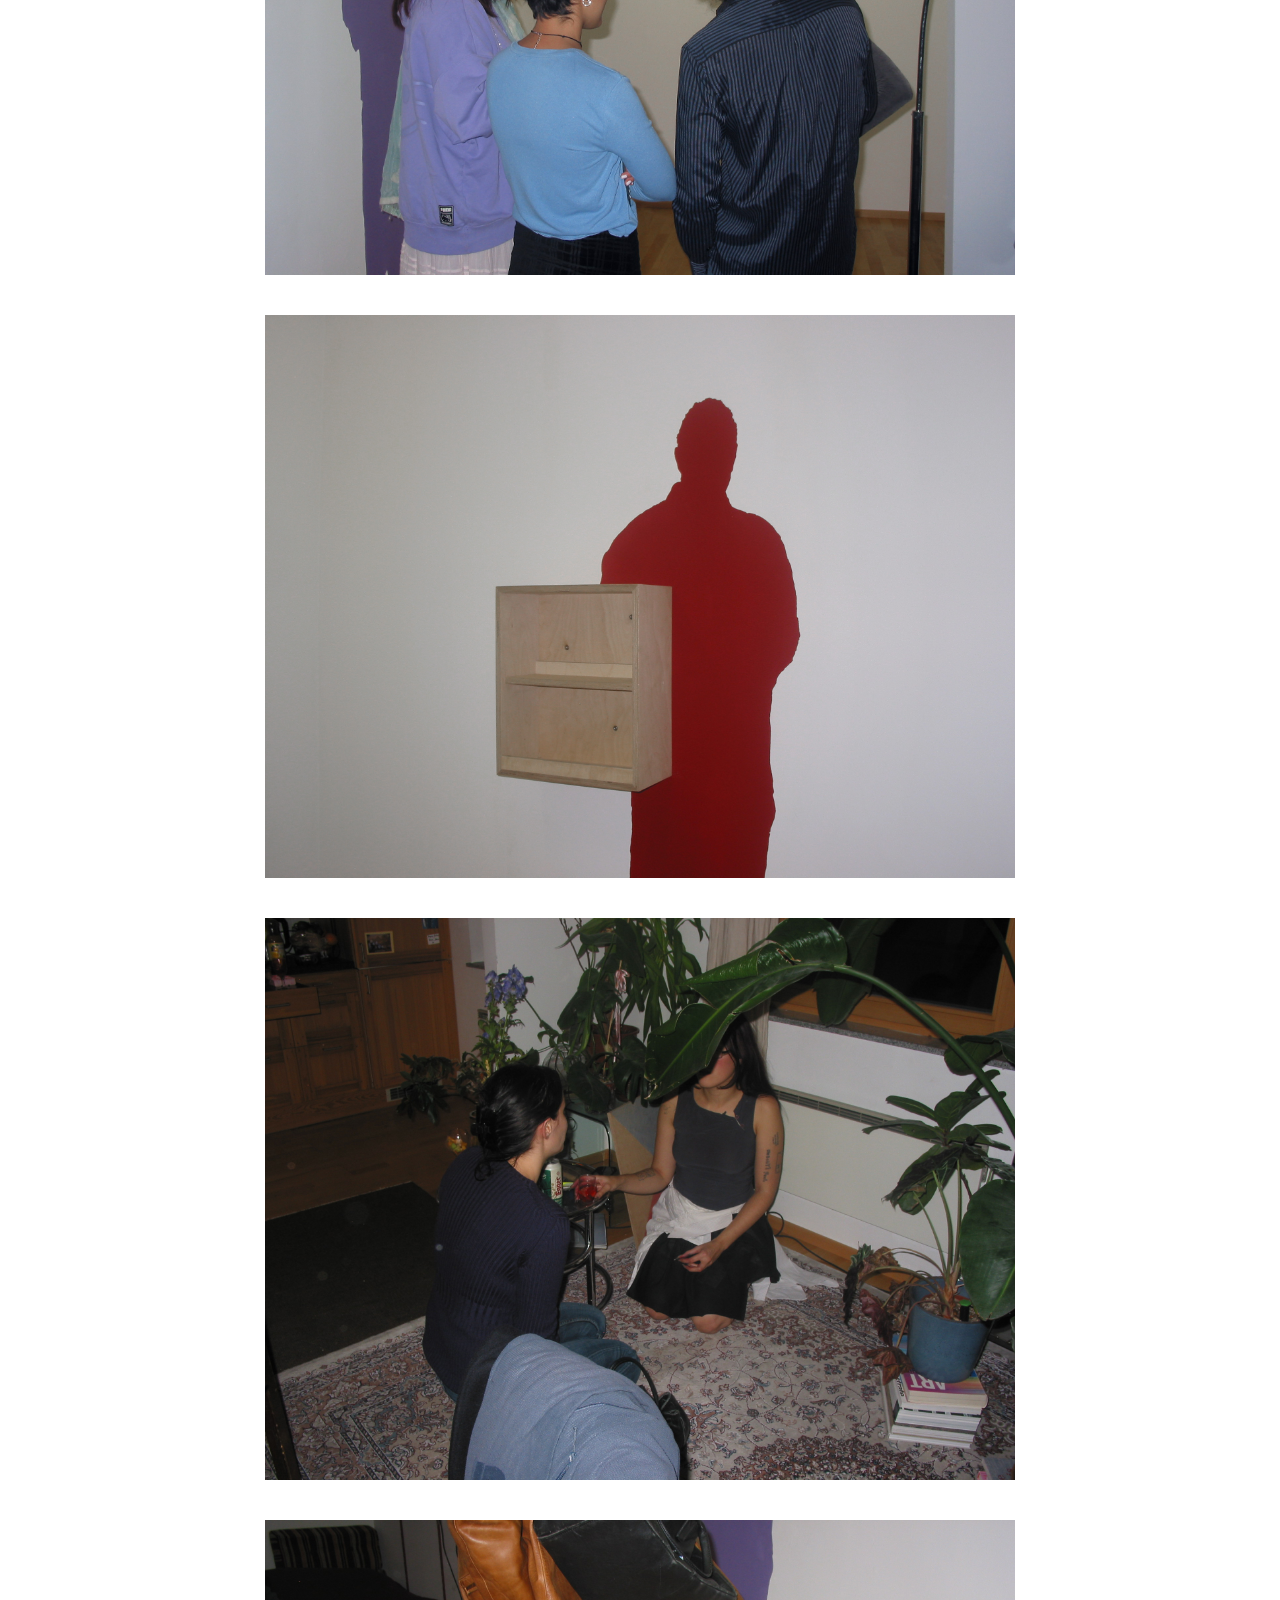
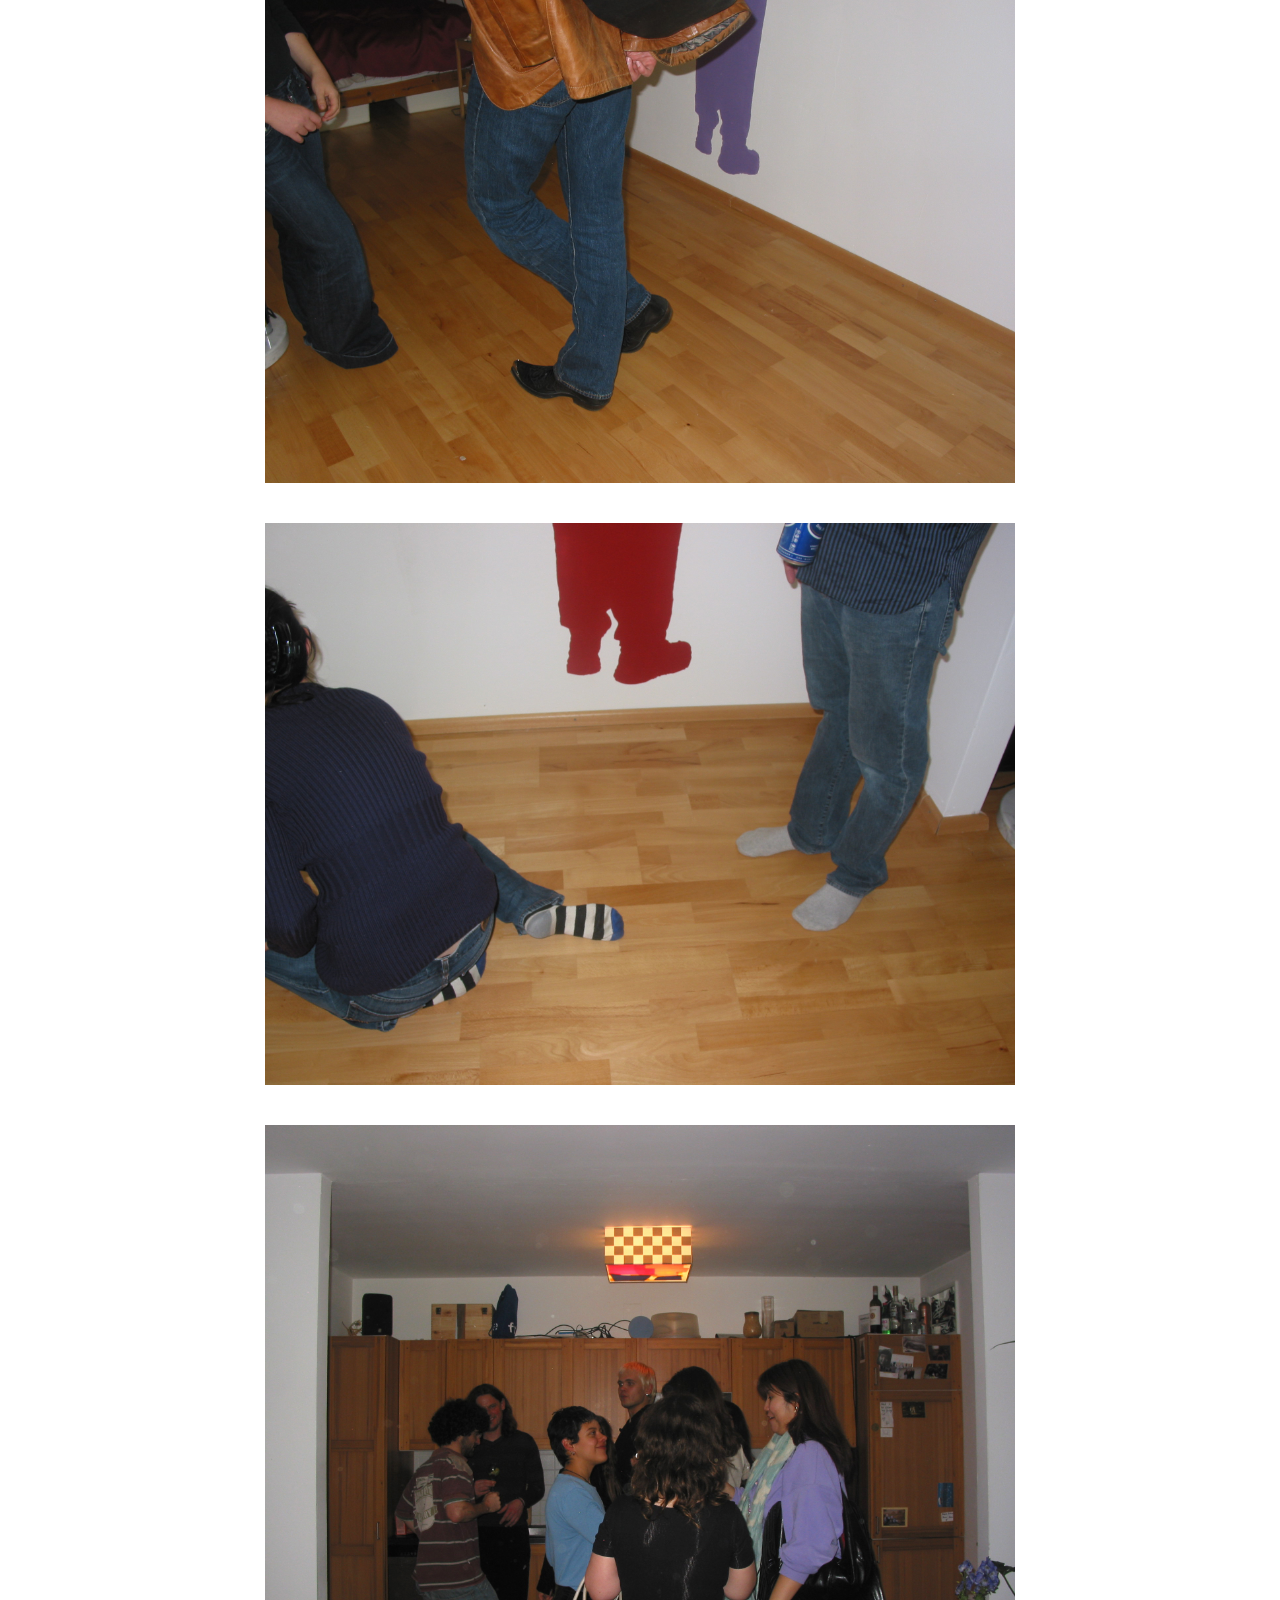
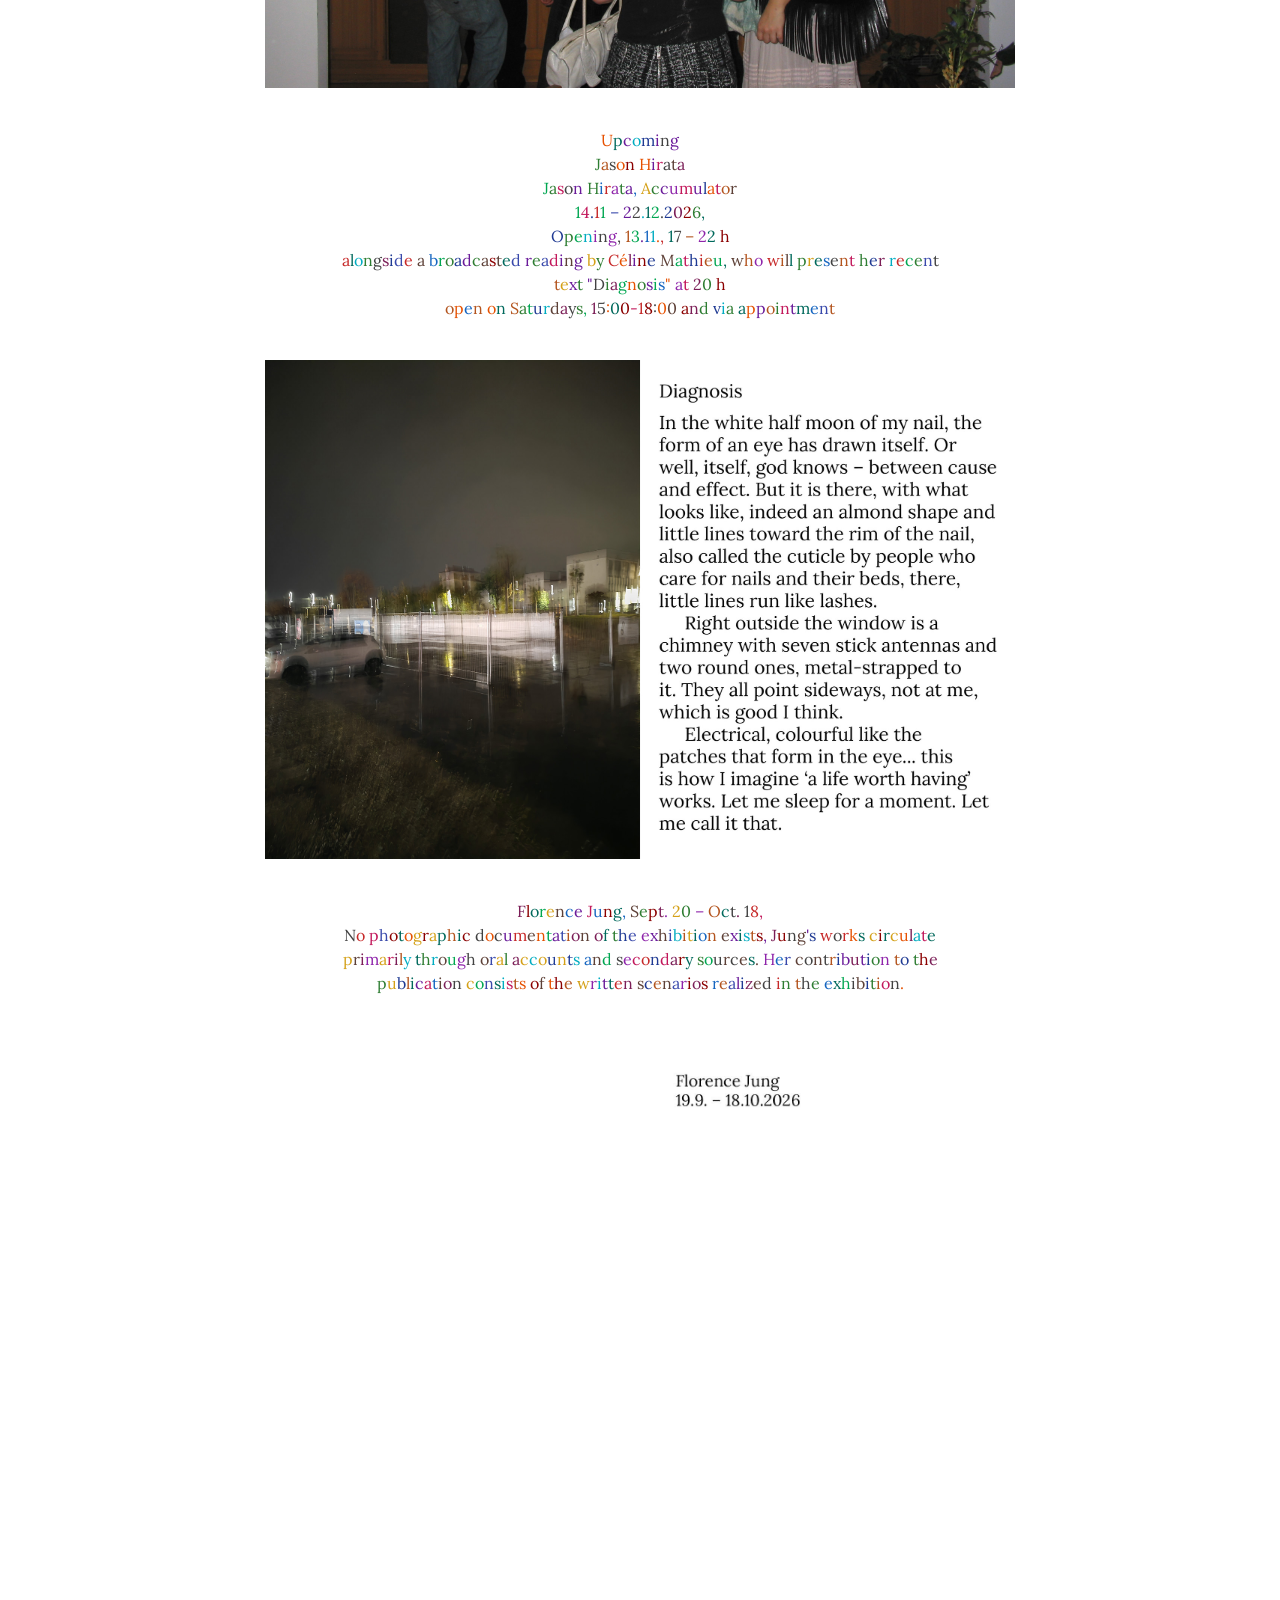
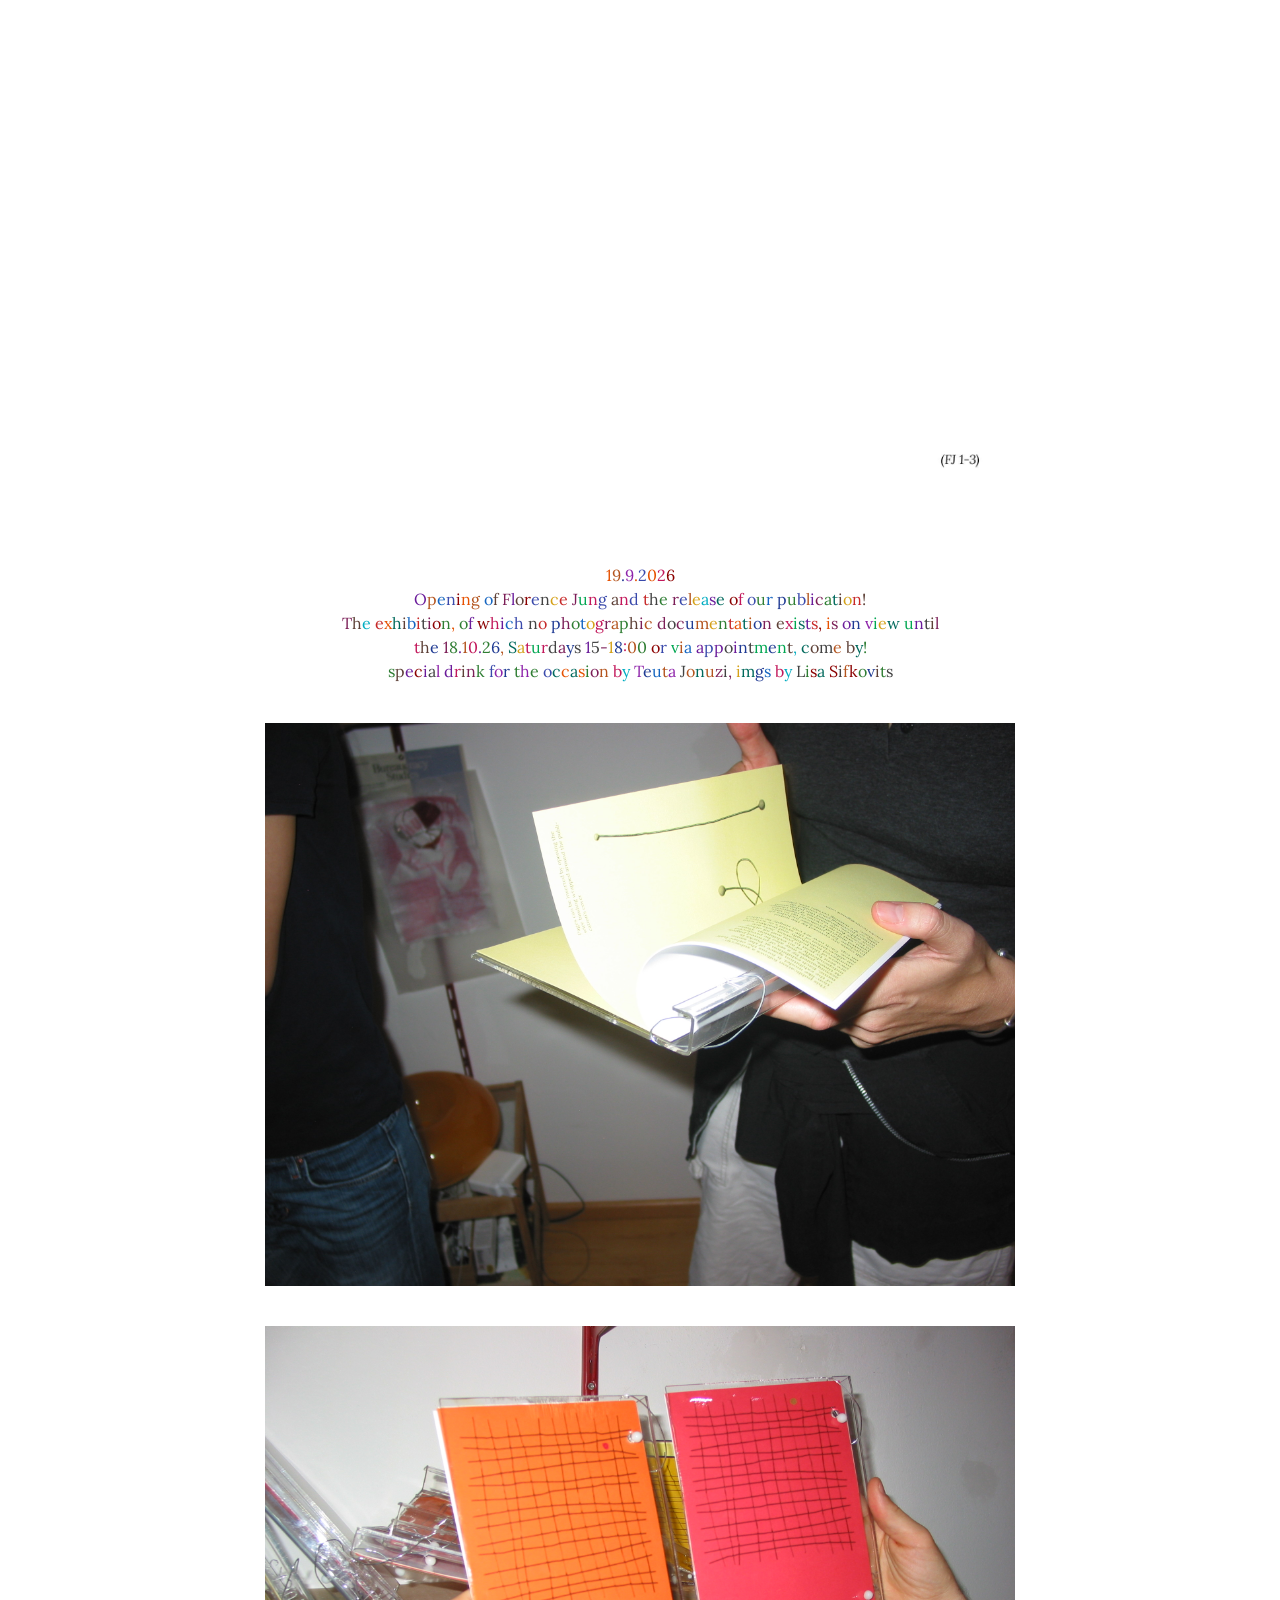
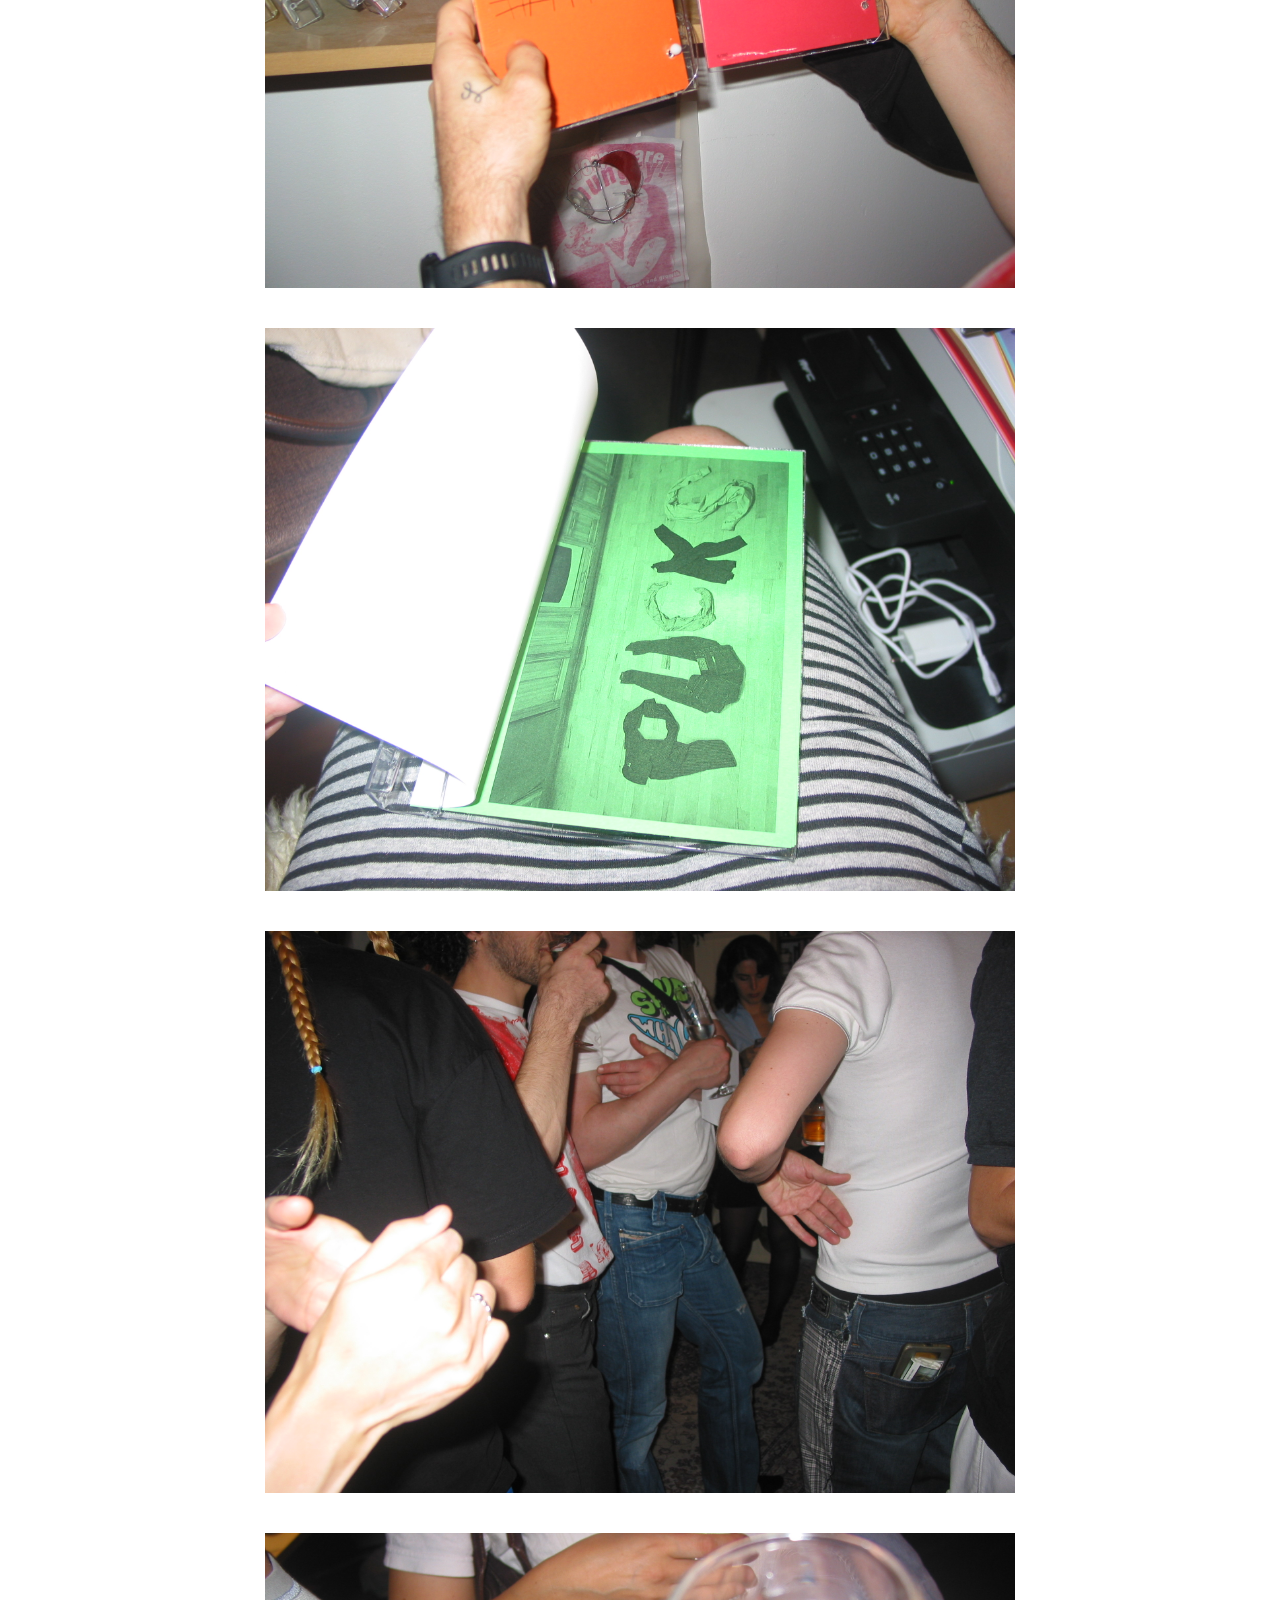
==== commit efbe59ca: "Update archive.html" ====
--- a/archive.html
+++ b/archive.html
@@ -28,6 +28,44 @@
 
         <section class="archive-entry">
 
+      <p> 
+                Currently<br> 
+                Jason Hirata <br>
+                Jason Hirata, Accumulator<br>
+                14.11 – 22.12.2026, <br>
+                open on Saturdays, 15:00-18:00 and via appointment <br>
+            </p>
+
+            
+      <p> 
+                Some shots from the opening of<br> 
+                Jason Hirata <br>
+                Jason Hirata, Accumulator<br>
+                13.11., 17 – 22 h<br>
+                alongside a broadcasted reading by Céline Mathieu's text "Diagnosis"<br>
+                all images by Lisa Sifkovits <br>
+            </p>
+
+           <img src="images/1_Jason_Hirata_11.jpg" alt="Project image">
+           <img src="images/2_Jason_Hirata_12.jpg" alt="Project image">
+           <img src="images/3_Jason_Hirata_20.jpg" alt="Project image">
+           <img src="images/4_Jason_Hirata_08.jpg" alt="Project image">
+           <img src="images/4b_Jason_Hirata_01.jpg" alt="Project image">
+           <img src="images/4c_Jason_Hirata_13.jpg" alt="Project image">
+           <img src="images/5_Jason_Hirata_10.jpg" alt="Project image">
+           <img src="images/6_Jason_Hirata_09.jpg" alt="Project image">
+           <img src="images/7_Jason_Hirata_06.jpg" alt="Project image">
+           <img src="images/7b_Jason_Hirata_04.jpg" alt="Project image">
+           <img src="images/7c_Jason_Hirata_05.jpg" alt="Project image">
+           <img src="images/8_Jason_Hirata_23.jpg" alt="Project image">
+           <img src="images/9_Jason_Hirata_15.jpg" alt="Project image">
+           <img src="images/10_Jason_Hirata_16.jpg" alt="Project image">
+           <img src="images/10b_Jason_Hirata_14.jpg" alt="Project image">
+           <img src="images/11_Jason_Hirata_24.jpg" alt="Project image">
+           <img src="images/12_Jason_Hirata_25.jpg" alt="Project image">
+           <img src="images/13_Jason_Hirata_19.jpg" alt="Project image">
+
+            
       <p> 
                 Upcoming<br> 
                 Jason Hirata <br>
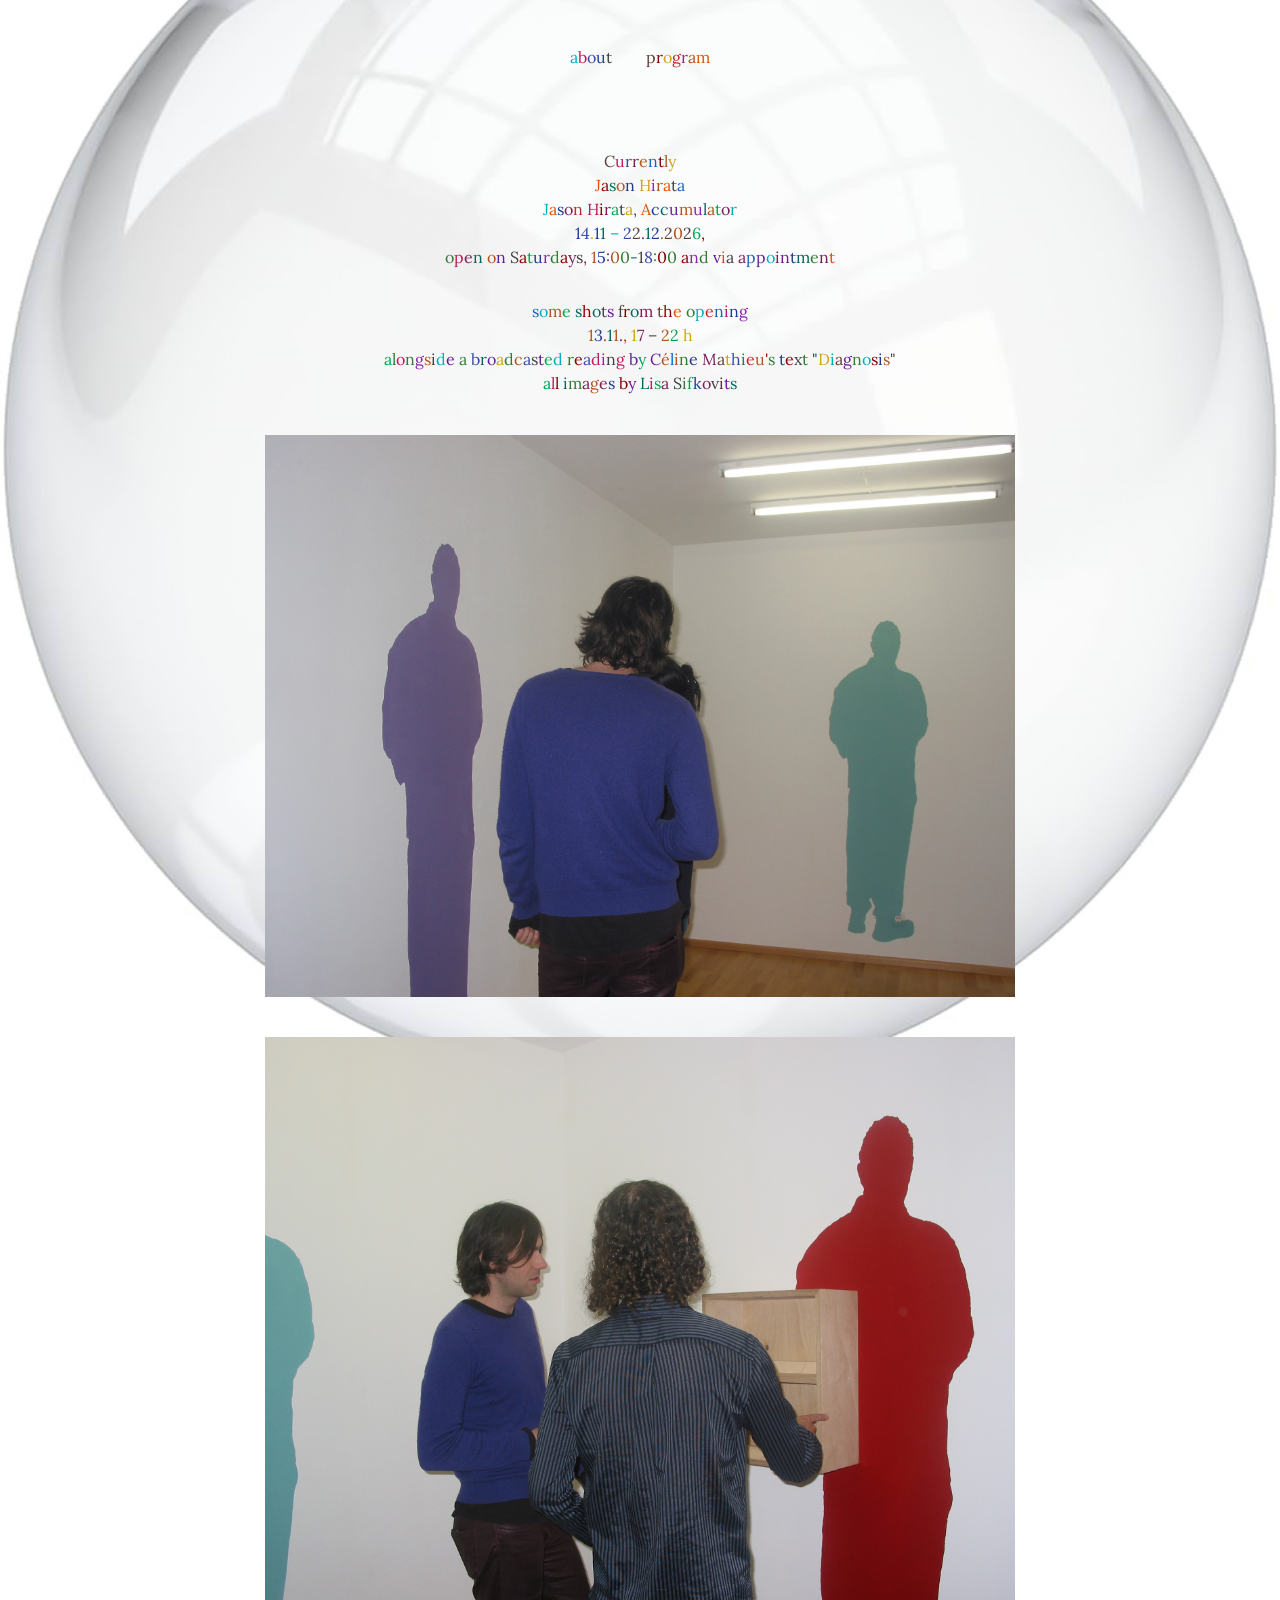
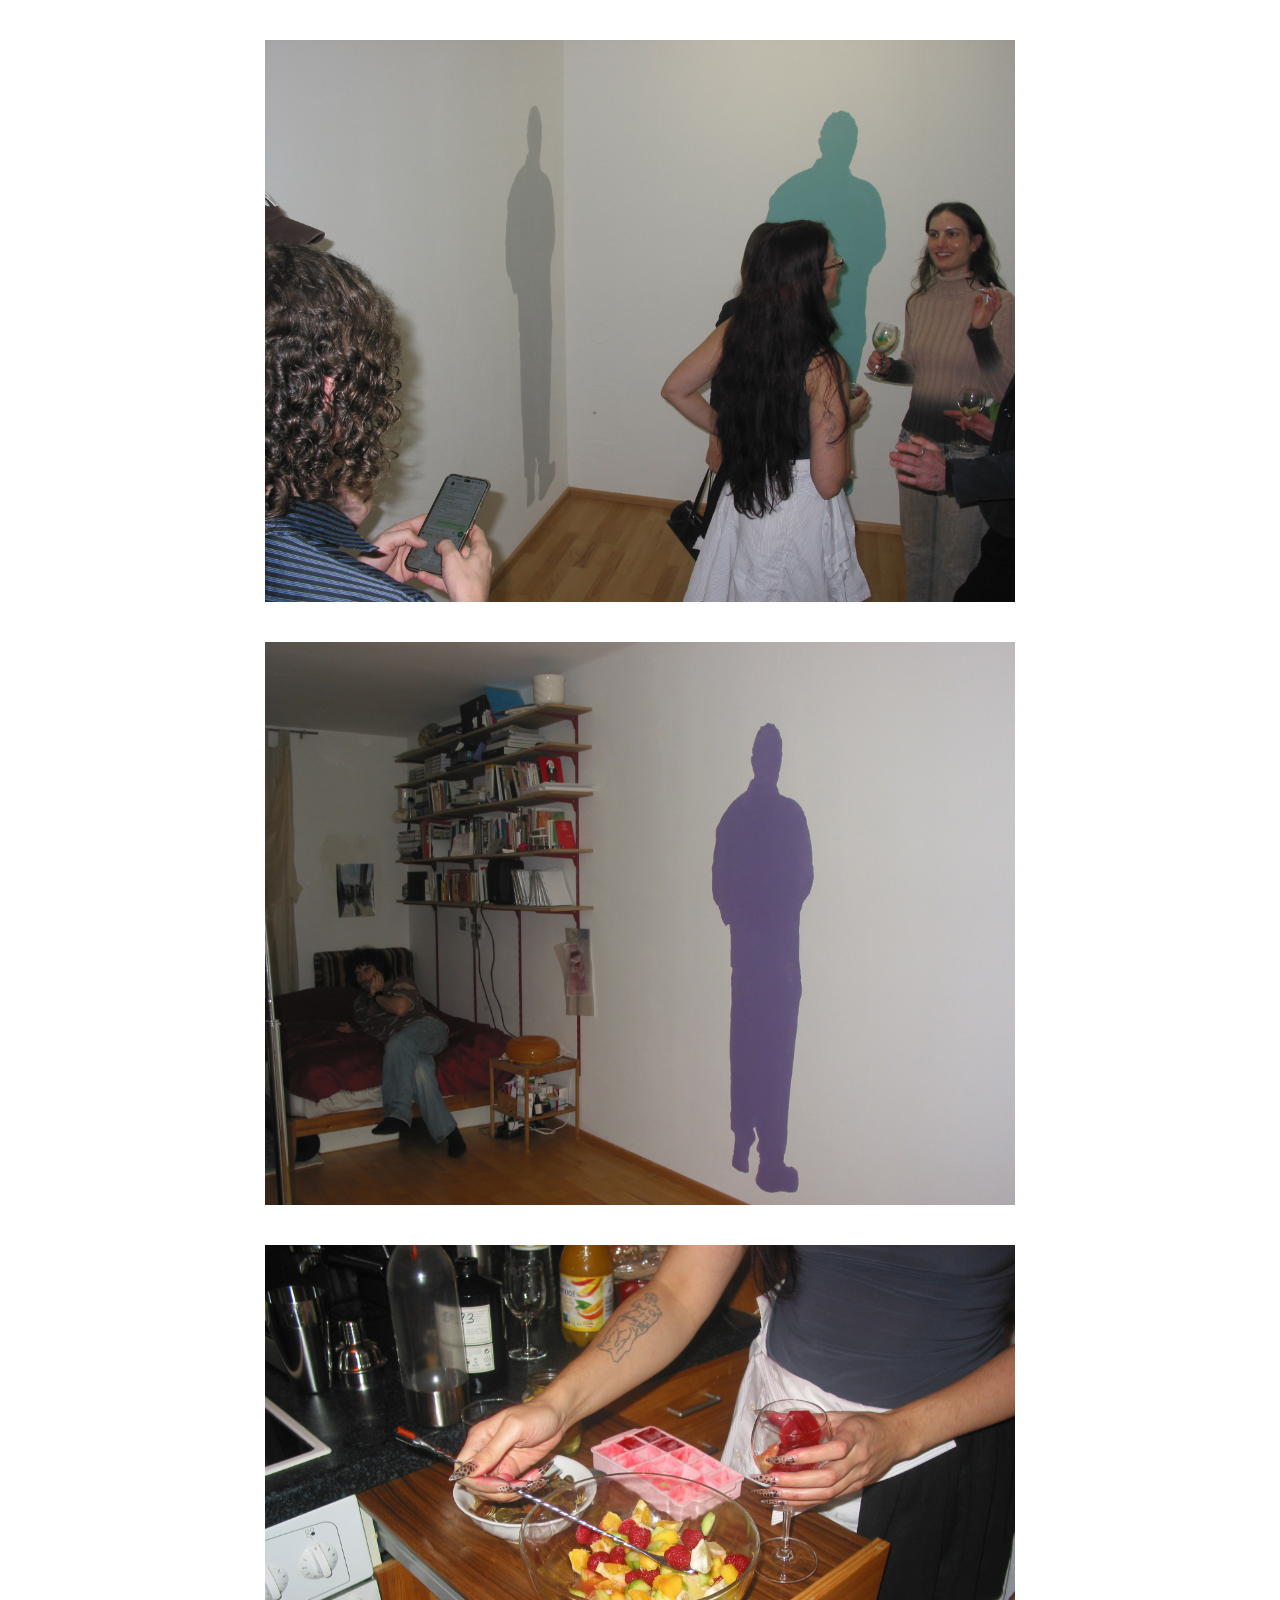
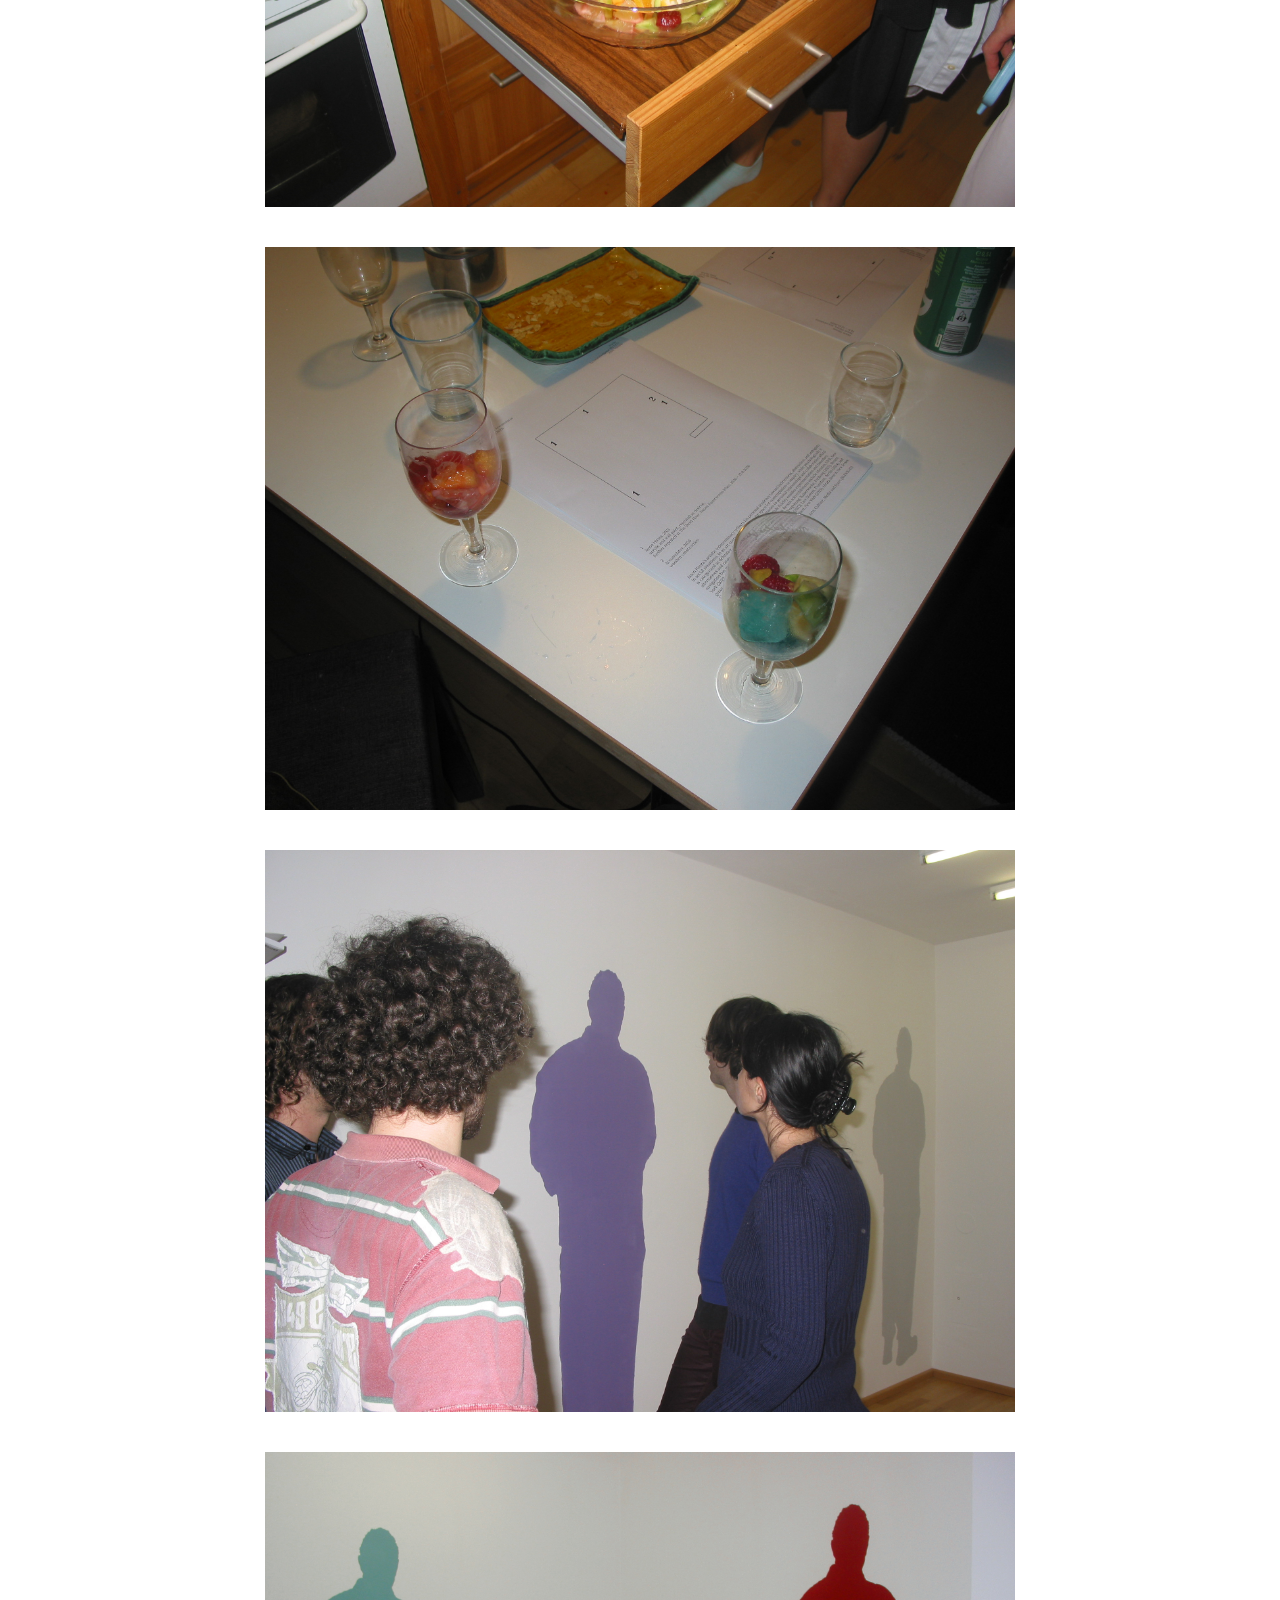
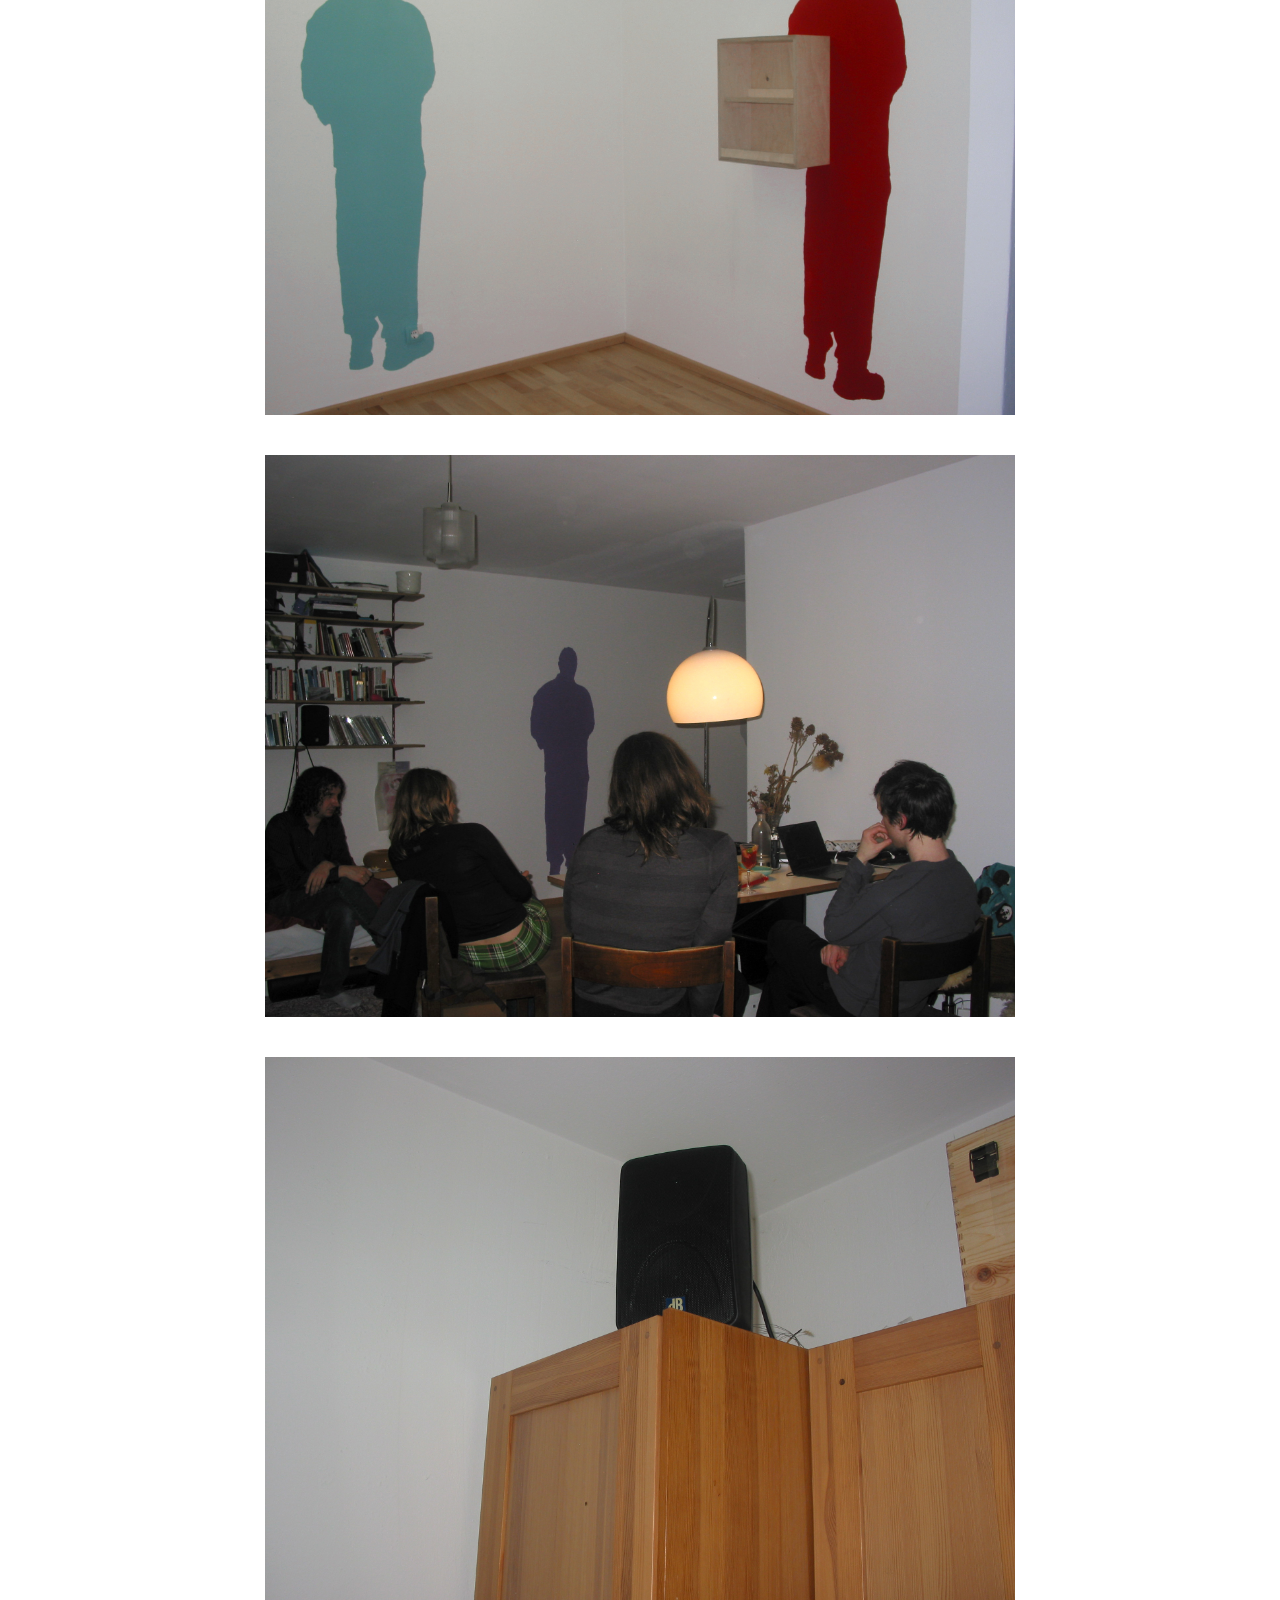
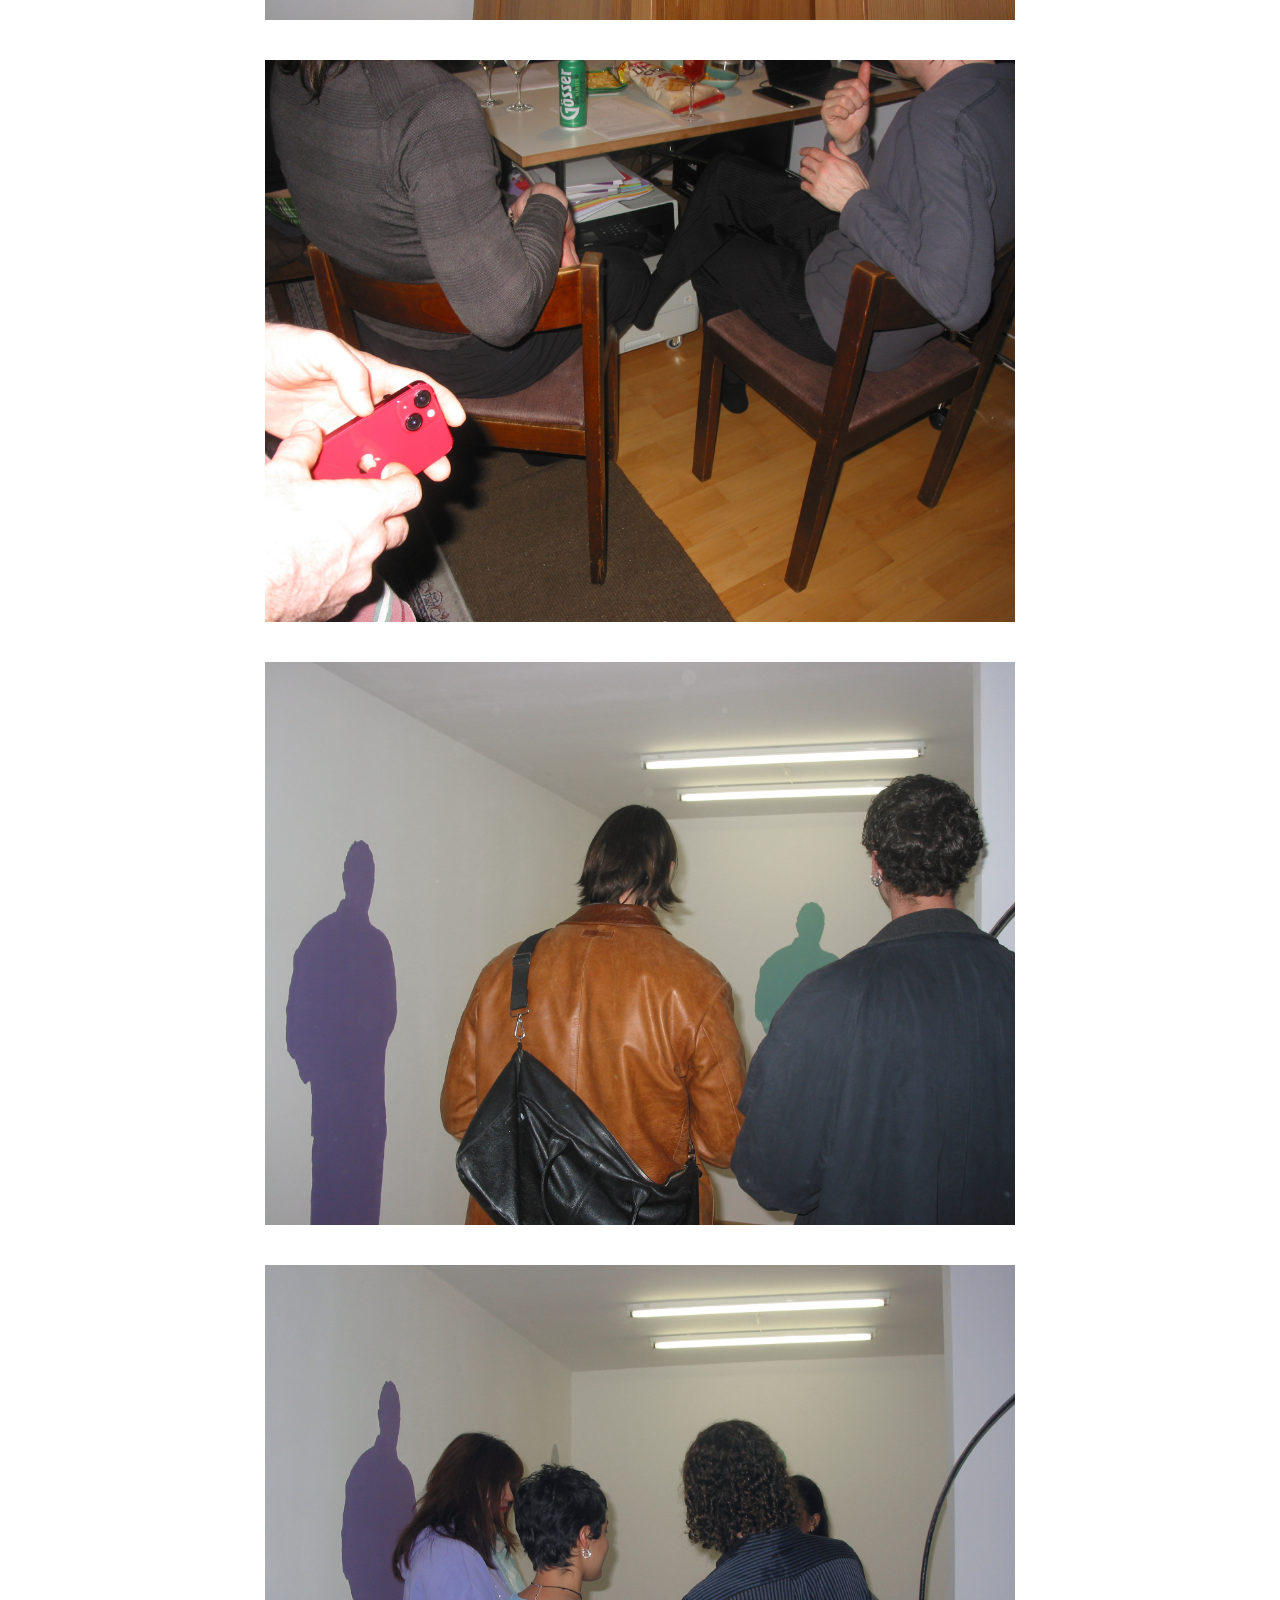
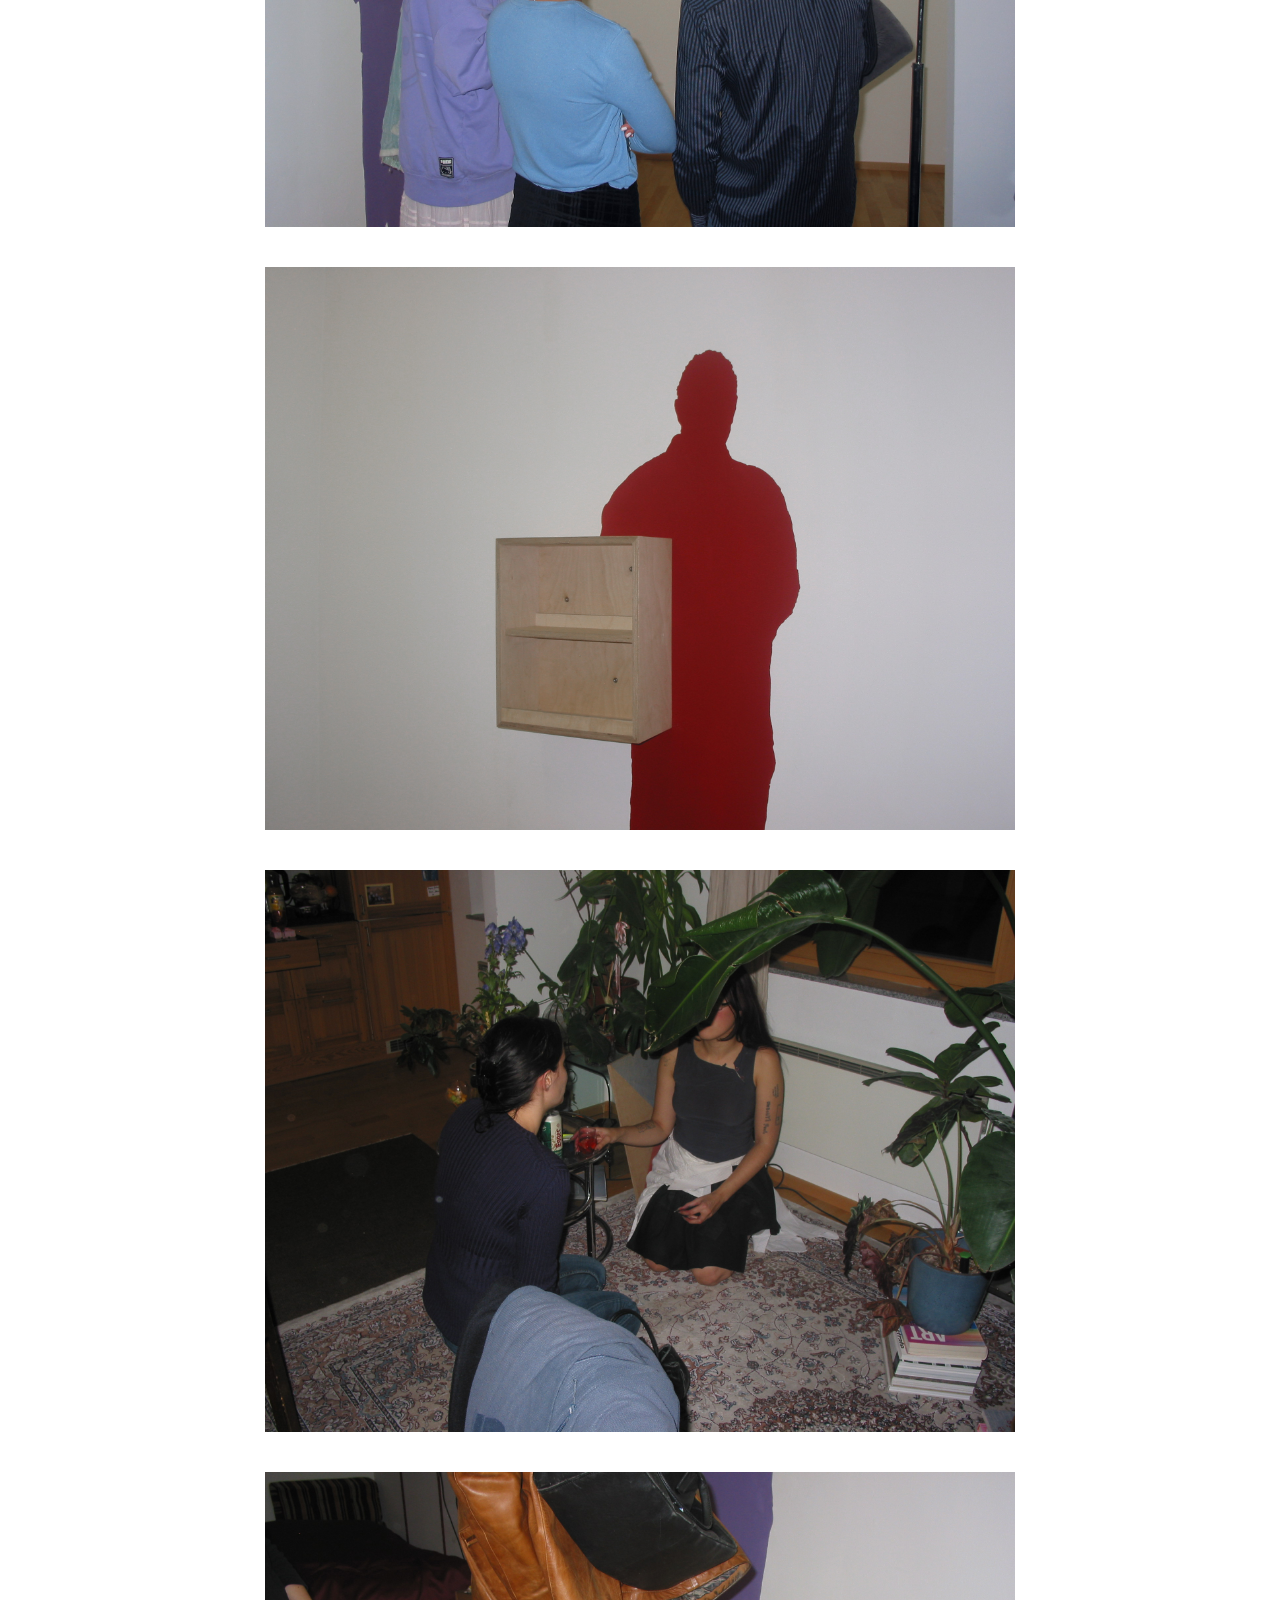
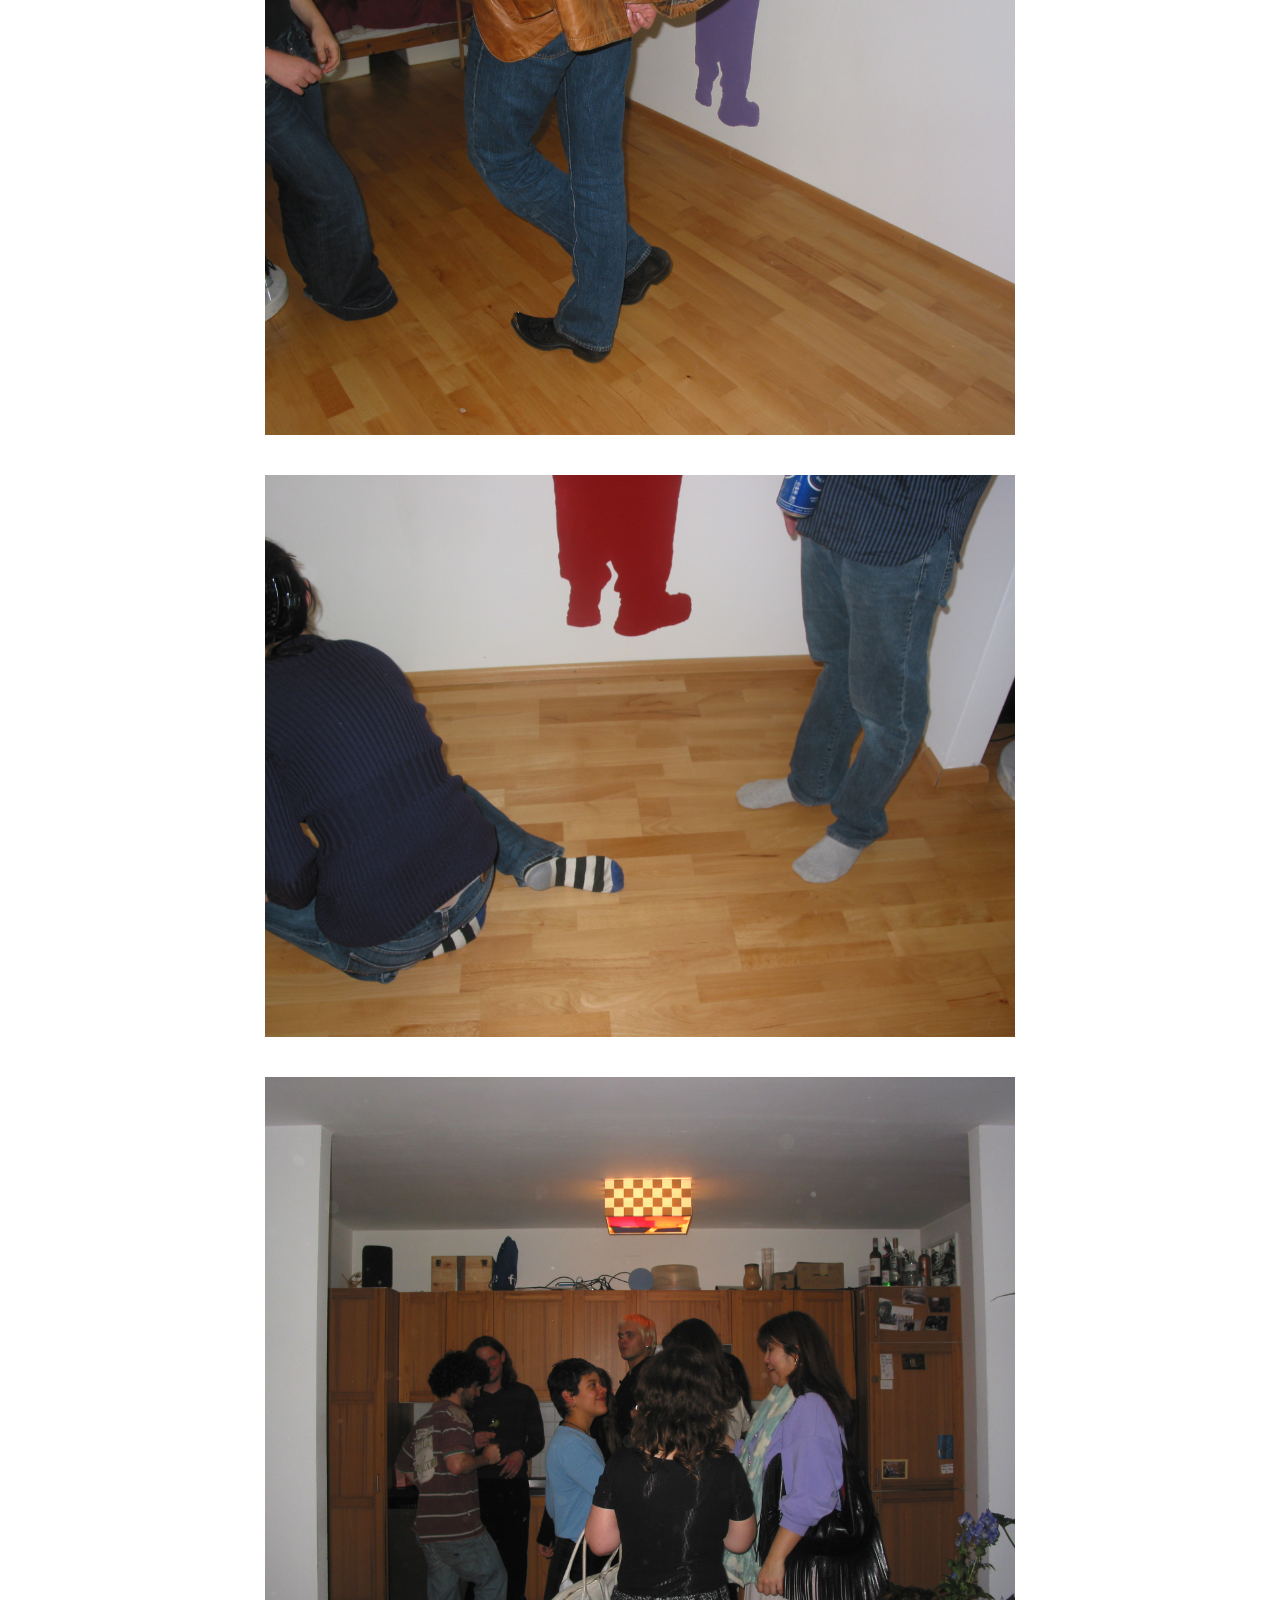
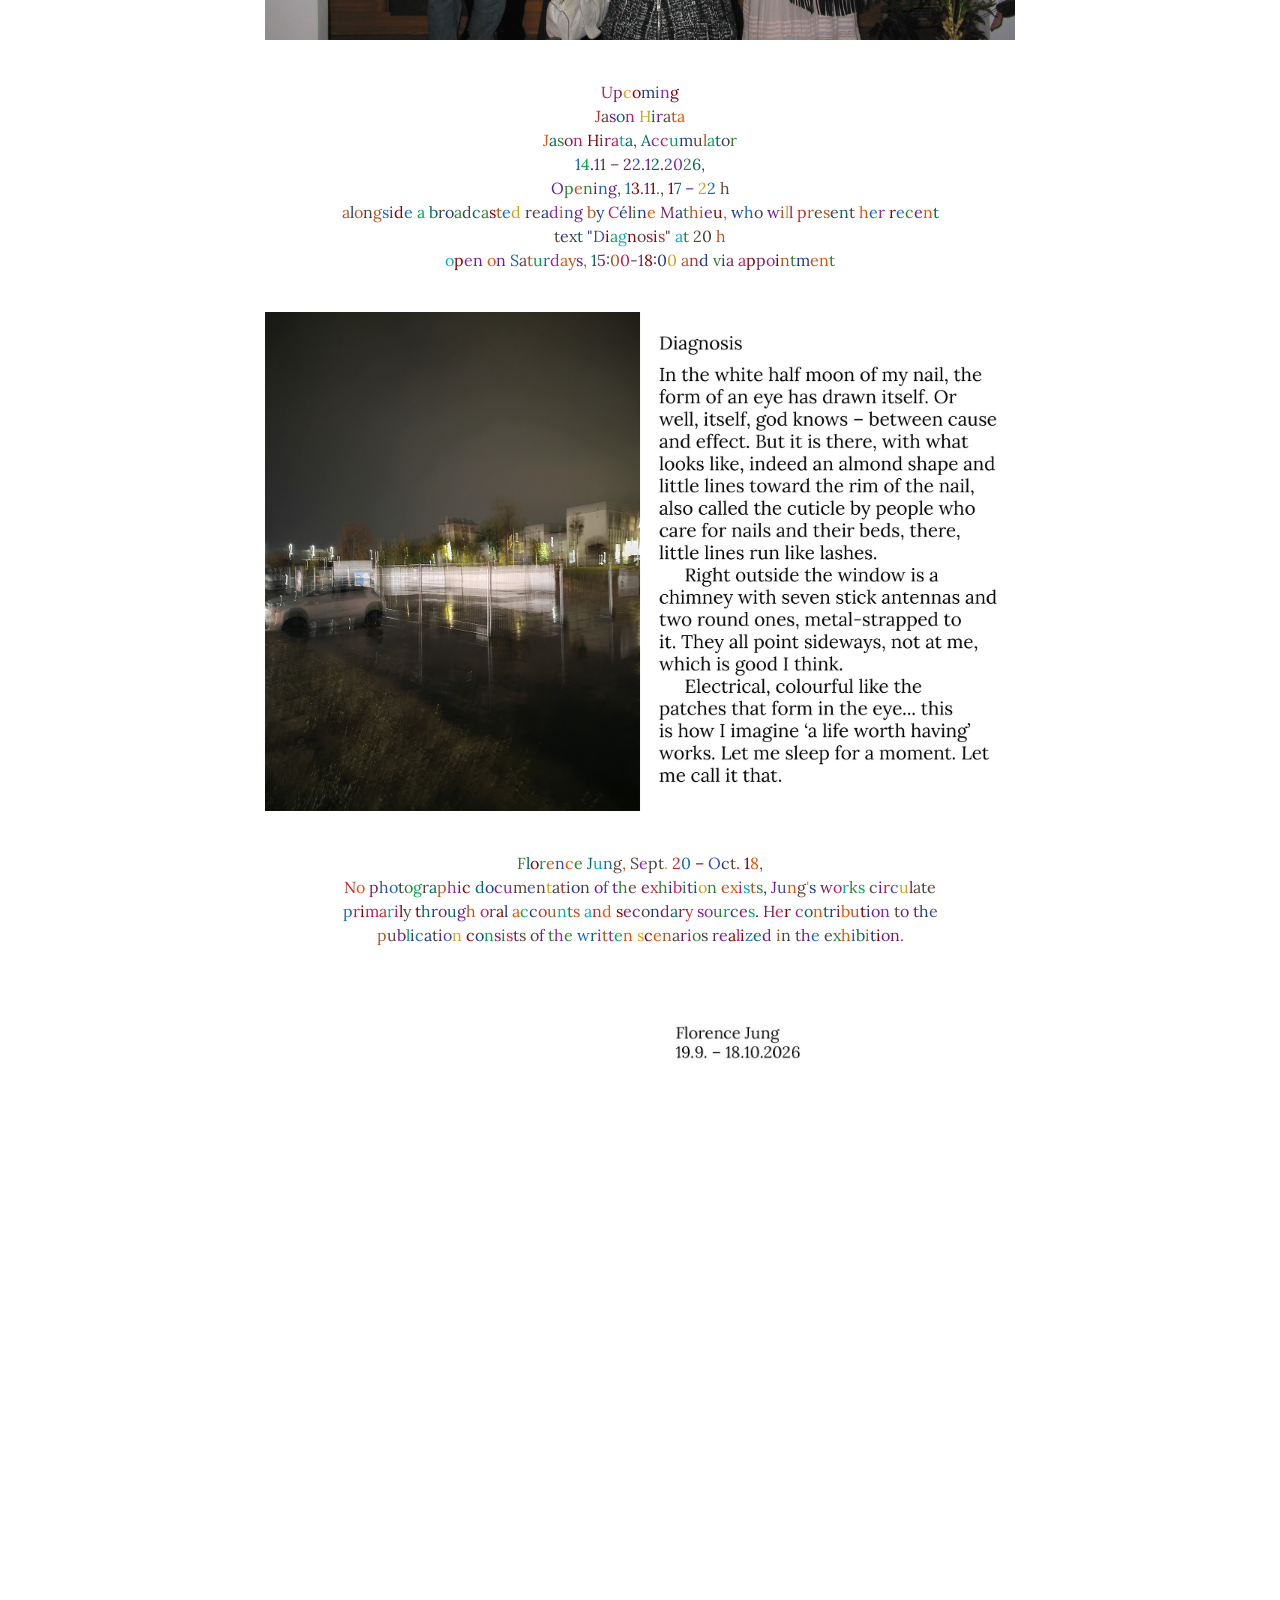
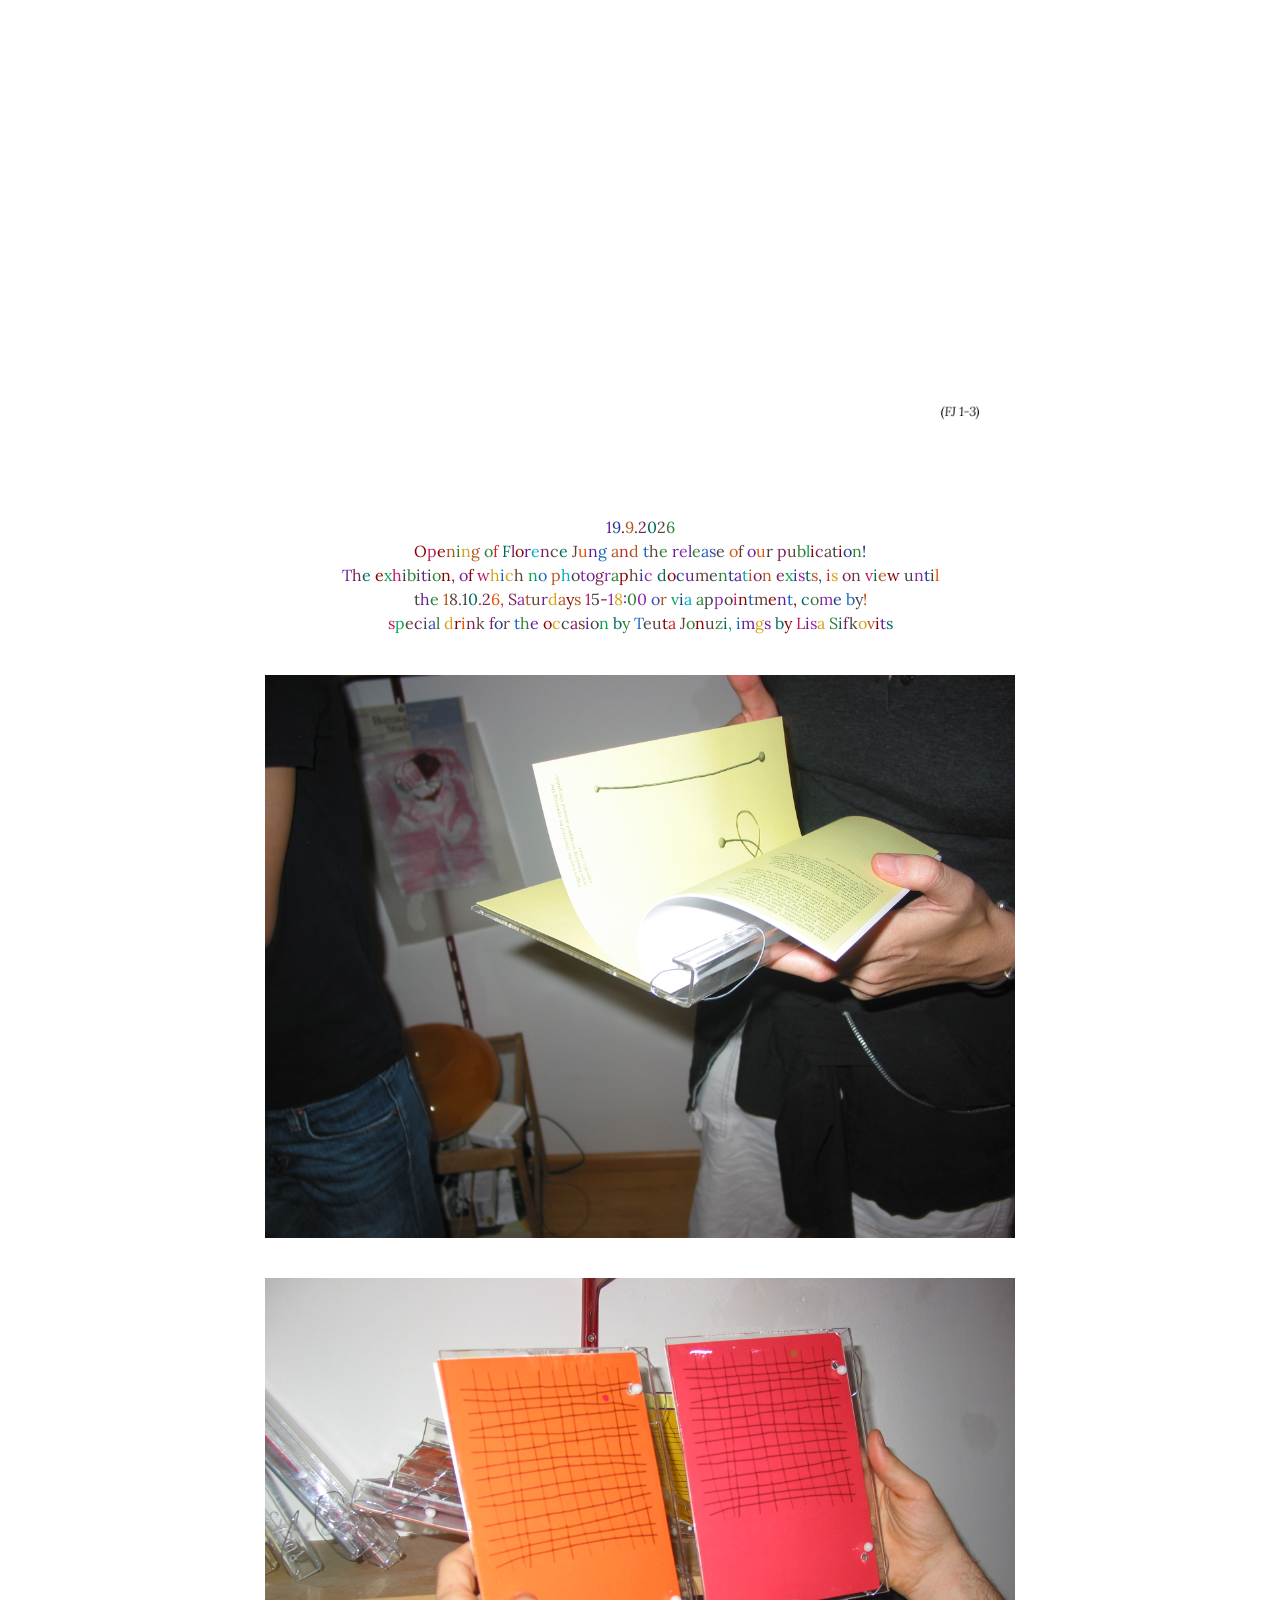
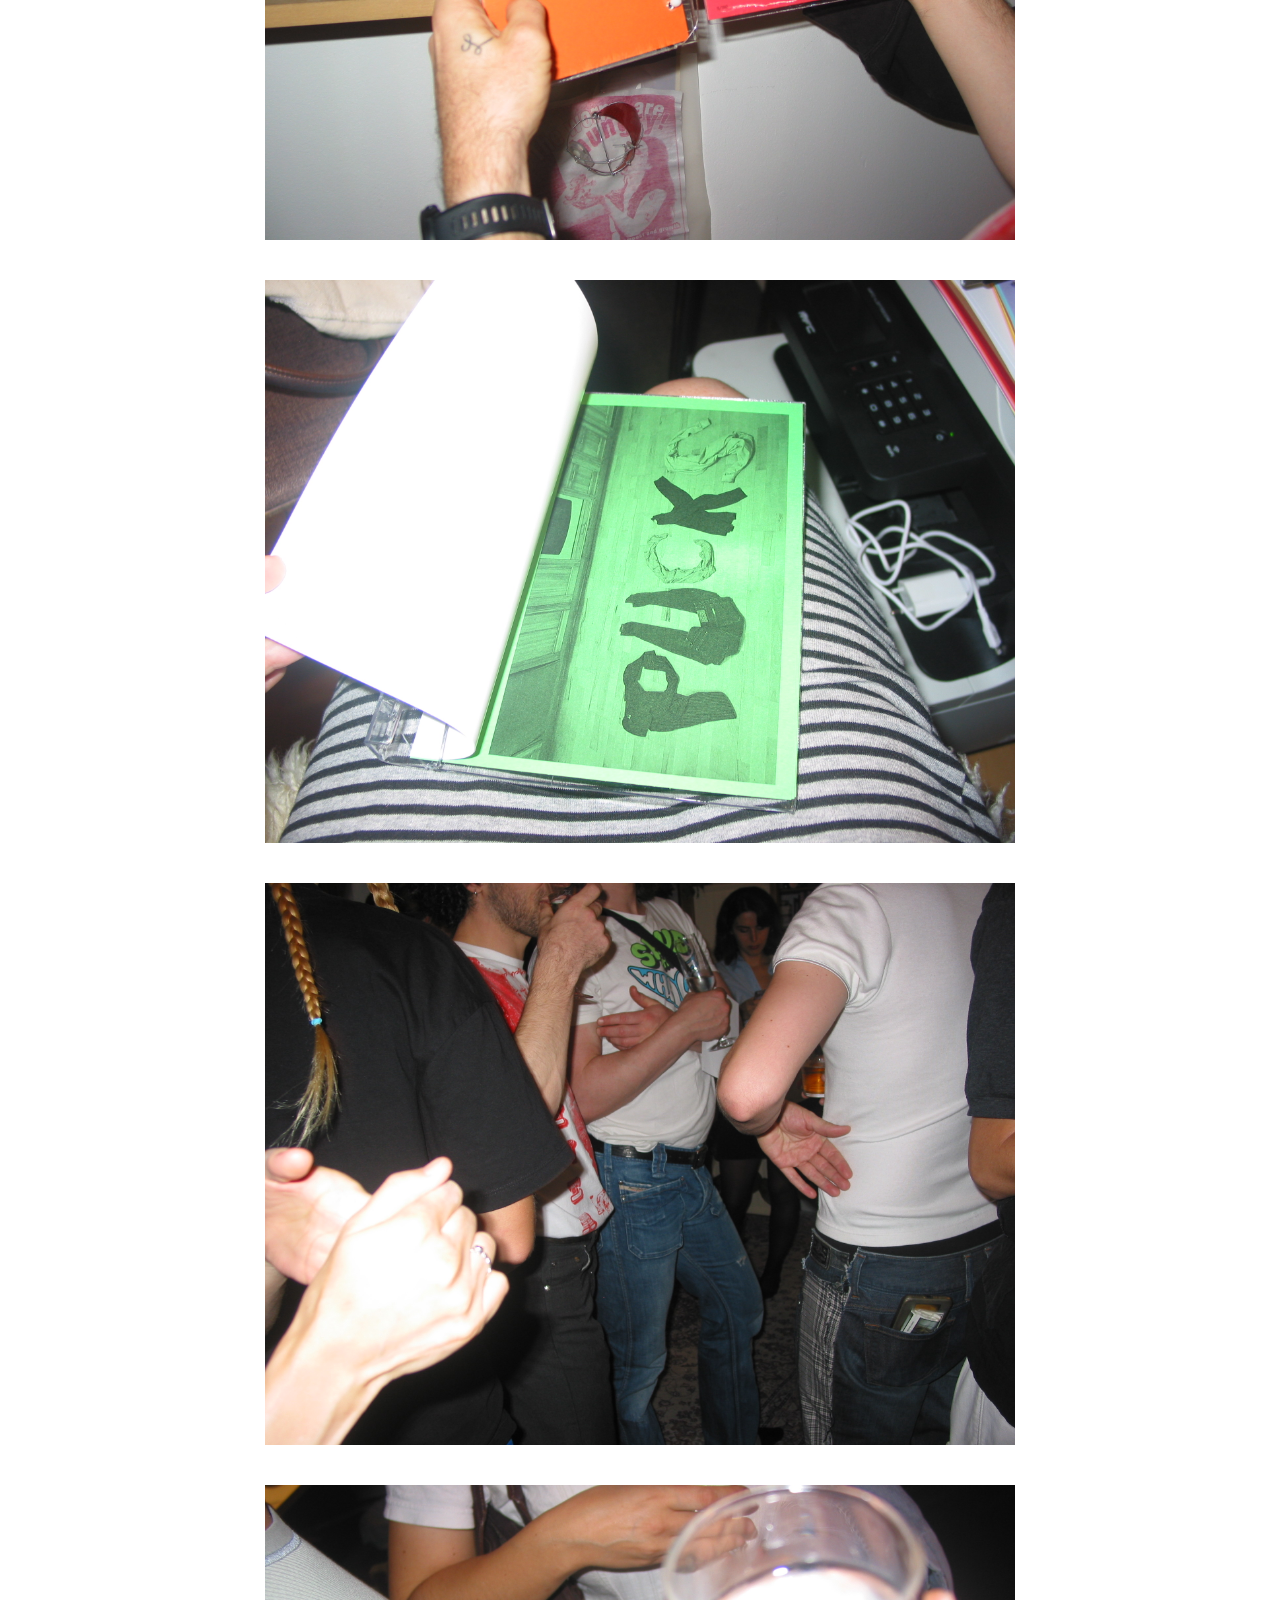
==== commit 27ecfc24: "Update archive.html" ====
--- a/archive.html
+++ b/archive.html
@@ -38,9 +38,7 @@
 
             
       <p> 
-                Some shots from the opening of<br> 
-                Jason Hirata <br>
-                Jason Hirata, Accumulator<br>
+                some shots from the opening<br> 
                 13.11., 17 – 22 h<br>
                 alongside a broadcasted reading by Céline Mathieu's text "Diagnosis"<br>
                 all images by Lisa Sifkovits <br>
